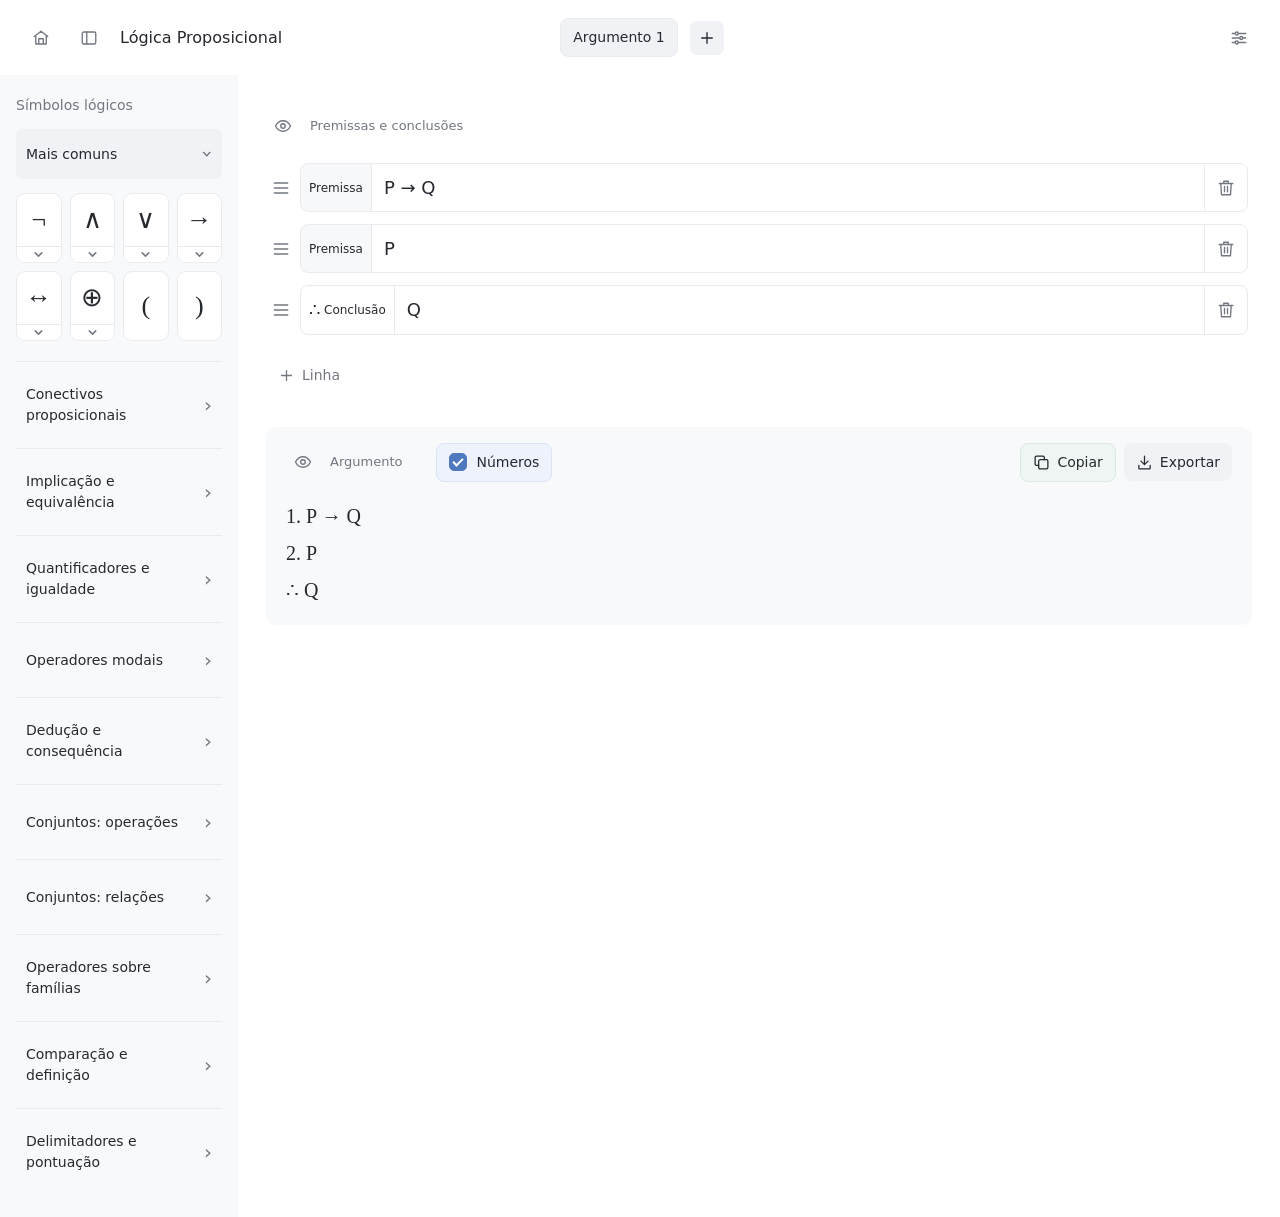
==== lp/index.html @ e696788d "Add complete Propositional Logic editor" ====
<!doctype html>
<html lang="pt-BR">
<head><meta charset="utf-8"><meta name="viewport" content="width=device-width,initial-scale=1"><title>Lógica Proposicional</title><meta name="description" content="Editor de lógica proposicional com premissas, conclusões, símbolos lógicos e exportação."><link rel="icon" type="image/svg+xml" href="data:image/svg+xml,%3Csvg%20xmlns%3D%22http%3A%2F%2Fwww.w3.org%2F2000%2Fsvg%22%20viewBox%3D%220%200%2032%2032%22%3E%3Crect%20width%3D%2232%22%20height%3D%2232%22%20rx%3D%227%22%20fill%3D%22%233d526e%22%2F%3E%3Cpath%20d%3D%22m8%2023%208-14%208%2014%22%20fill%3D%22none%22%20stroke%3D%22%23fff%22%20stroke-width%3D%223%22%20stroke-linecap%3D%22round%22%20stroke-linejoin%3D%22round%22%2F%3E%3C%2Fsvg%3E"></head>
<body>
<style>
#lp-hybrid{--paper:light-dark(#fff,#202734);--canvas:light-dark(#f3f6fa,#161b24);--ink:light-dark(#243043,#e7edf7);--quiet:light-dark(#69768a,#aebbd0);--edge:light-dark(#dfe6ef,#38465c);--blue:light-dark(#285bc0,#91b4ff);--soft:light-dark(#eaf0fc,#293b5c);font:14px/1.5 system-ui;color:var(--ink);background:var(--canvas);border:1px solid var(--edge);border-radius:14px;overflow:clip;--space:12px}
#lp-hybrid *{box-sizing:border-box}#lp-hybrid .hy-head{display:flex;align-items:center;justify-content:space-between;gap:12px;padding:18px 24px;padding-right:105px;background:var(--paper);border-bottom:1px solid var(--edge)}#lp-hybrid .hy-head strong{font-size:18px;font-weight:600}#lp-hybrid .hy-button{display:inline-flex;align-items:center;justify-content:center;gap:7px;min-height:38px;padding:8px 12px;background:var(--paper);color:var(--ink);border:1px solid var(--edge);border-radius:8px;font:inherit}#lp-hybrid .hy-button:hover{background:var(--soft)}#lp-hybrid .hy-button svg{width:17px;height:17px}#lp-hybrid .hy-button[aria-pressed=true]{color:var(--blue);background:var(--soft);border-color:var(--blue)}#lp-hybrid .hy-switch{width:28px;height:16px;border-radius:12px;background:var(--quiet);padding:3px}#lp-hybrid .hy-switch::after{content:'';display:block;width:10px;height:10px;border-radius:50%;background:var(--paper);transition:transform .22s}#lp-hybrid .hy-focus[aria-pressed=true] .hy-switch{background:var(--blue)}#lp-hybrid .hy-focus[aria-pressed=true] .hy-switch::after{transform:translateX(12px)}
#lp-hybrid .hy-layout{display:grid;grid-template-columns:220px minmax(0,1fr);min-height:560px;transition:grid-template-columns .28s cubic-bezier(.2,.8,.2,1)}#lp-hybrid[data-focus=true] .hy-layout{grid-template-columns:64px minmax(0,1fr)}#lp-hybrid .hy-side{min-width:0;background:var(--paper);border-right:1px solid var(--edge);padding:20px 14px;overflow:clip}#lp-hybrid .hy-side h3{margin:0 0 18px;font:500 14px system-ui}#lp-hybrid .hy-library details{padding:12px 0;border-top:1px solid var(--edge)}#lp-hybrid .hy-library details:first-child{border:0;padding-top:0}#lp-hybrid .hy-library summary{font-size:13px;color:var(--quiet)}#lp-hybrid .hy-library .hy-symbols{padding-top:12px}#lp-hybrid .hy-rail{display:none;gap:10px}#lp-hybrid .hy-rail .hy-button{padding:6px;width:36px;font:21px 'Cambria Math',serif}#lp-hybrid[data-focus=true] .hy-side{padding:20px 12px}#lp-hybrid[data-focus=true] .hy-library,#lp-hybrid[data-focus=true] .hy-side h3{display:none}#lp-hybrid[data-focus=true] .hy-rail{display:grid}
#lp-hybrid .hy-work{padding:22px;min-width:0;display:flex;flex-direction:column;gap:18px}#lp-hybrid .hy-symbols{display:flex;flex-wrap:wrap;gap:7px}#lp-hybrid .hy-symbol{padding:7px;min-width:38px;font:21px/1.1 'Cambria Math',serif}#lp-hybrid .hy-common{display:flex;gap:8px;align-items:center;flex-wrap:wrap;padding-bottom:15px;border-bottom:1px solid var(--edge)}#lp-hybrid .hy-caption{font-size:12px;color:var(--quiet);margin:0 0 8px}#lp-hybrid .hy-current{background:var(--paper);border:1px solid var(--edge);border-radius:10px;padding:14px}#lp-hybrid .hy-current[hidden]{display:none}#lp-hybrid .hy-panel{background:var(--paper);border:1px solid var(--edge);border-radius:12px;padding:20px;min-width:0}#lp-hybrid .hy-panel h3{font-size:14px;font-weight:500;margin:0 0 18px}#lp-hybrid .hy-rows{display:grid;gap:var(--space)}#lp-hybrid .hy-row{display:grid;grid-template-columns:22px minmax(0,1fr) 100px;gap:8px;align-items:center}#lp-hybrid .hy-grip{display:flex;color:var(--quiet);cursor:grab;touch-action:none}#lp-hybrid .hy-grip svg{width:18px;height:18px}#lp-hybrid .hy-row input{width:100%;min-width:0;padding:11px 12px;color:var(--ink);background:var(--paper);border:1px solid var(--edge);border-radius:8px;font:18px/1.4 'Cambria Math',system-ui}#lp-hybrid .hy-row input:focus{outline:2px solid var(--blue);outline-offset:1px}#lp-hybrid .hy-role{font-size:12px;padding:8px 6px}#lp-hybrid .hy-role[aria-pressed=true]{background:var(--soft);color:var(--blue)}#lp-hybrid .hy-add{margin-top:18px;border-style:dashed;color:var(--blue)}#lp-hybrid .hy-editor{min-height:254px}#lp-hybrid .hy-tools{display:flex;align-items:center;gap:8px;flex-wrap:wrap}#lp-hybrid .hy-tools .hy-export{margin-left:auto;background:var(--blue);color:light-dark(#fff,#15243d);border-color:var(--blue)}
#lp-hybrid .hy-preview-wrap{display:grid;grid-template-rows:1fr;transition:grid-template-rows .25s ease,opacity .25s ease;opacity:1}#lp-hybrid .hy-preview-wrap[data-open=false]{grid-template-rows:0fr;opacity:0;pointer-events:none}#lp-hybrid .hy-preview-inner{overflow:hidden;min-height:0}#lp-hybrid .hy-preview{margin:0;white-space:pre-wrap;overflow-wrap:anywhere;font:20px/1.85 'Cambria Math',serif;min-height:92px}#lp-hybrid .hy-status{font-size:12px;color:var(--quiet);min-height:0}#lp-hybrid .hy-status:empty{display:none}#lp-hybrid .hy-row.dragging{opacity:.4}#lp-hybrid .hy-row.drag-target{outline:2px solid var(--blue);outline-offset:4px;border-radius:8px}
@media(max-width:700px){#lp-hybrid .hy-layout{grid-template-columns:170px minmax(0,1fr)}#lp-hybrid .hy-side{padding:16px 10px}#lp-hybrid .hy-work{padding:14px}#lp-hybrid .hy-panel{padding:14px}#lp-hybrid .hy-row{grid-template-columns:18px minmax(0,1fr);gap:6px}#lp-hybrid .hy-role{grid-column:2;justify-self:start}#lp-hybrid .hy-symbol{min-width:34px}}
@media(max-width:480px){#lp-hybrid .hy-head{padding-left:14px}#lp-hybrid .hy-layout{grid-template-columns:minmax(0,1fr)}#lp-hybrid .hy-side{border-right:0;border-bottom:1px solid var(--edge)}#lp-hybrid[data-focus=true] .hy-layout{grid-template-columns:50px minmax(0,1fr)}#lp-hybrid[data-focus=true] .hy-side{padding:14px 7px}#lp-hybrid .hy-tools .hy-export{margin-left:0}#lp-hybrid .hy-button{min-height:44px}#lp-hybrid .hy-work{padding:12px;gap:12px}#lp-hybrid .hy-row input{font-size:16px}}
@media(prefers-reduced-motion:reduce){#lp-hybrid .hy-layout,#lp-hybrid .hy-preview-wrap,#lp-hybrid .hy-switch::after{transition:none}}
#lp-hybrid{color-scheme:light;--paper:light-dark(#fff,#202124);--canvas:light-dark(#fff,#202124);--ink:light-dark(#26292e,#e9ebef);--quiet:light-dark(#727780,#9da3ad);--edge:light-dark(#e9ebef,#34363b);--soft:light-dark(#f0f2f5,#303238);--blue:light-dark(#3d526e,#b6c9e1);border-radius:12px}#lp-hybrid .hy-title{display:flex;align-items:center;gap:14px}#lp-hybrid .hy-head{padding-top:14px;padding-bottom:14px;border-bottom:0}#lp-hybrid .hy-head strong{font-size:16px;font-weight:500}#lp-hybrid .hy-icon-button{width:34px;height:34px;min-height:34px;padding:7px;background:transparent;border:0;color:var(--quiet);border-radius:7px}#lp-hybrid .hy-icon-button svg{width:18px;height:18px}#lp-hybrid .hy-icon-button:hover{color:var(--ink);background:var(--soft)}#lp-hybrid .hy-icon-button[aria-pressed=true]{background:transparent;border:0;color:var(--ink)}#lp-hybrid .hy-layout{grid-template-columns:238px minmax(0,1fr)}#lp-hybrid[data-focus=true] .hy-layout{grid-template-columns:0px minmax(0,1fr)}#lp-hybrid .hy-side{background:light-dark(#f8f9fb,#191a1d);border:0;padding:22px 16px;transition:opacity .2s ease,padding .28s ease;opacity:1}#lp-hybrid .hy-side h3{font-size:12px;color:var(--quiet);margin-bottom:18px}#lp-hybrid[data-focus=true] .hy-side{padding:22px 0;opacity:0;pointer-events:none}#lp-hybrid[data-focus=true] .hy-rail{display:none}#lp-hybrid .hy-library details{border:0;padding:8px 0}#lp-hybrid .hy-library summary{font-size:14px;color:var(--ink);padding:6px 0}#lp-hybrid .hy-library .hy-symbols{padding-top:8px;padding-bottom:10px;gap:4px}#lp-hybrid .hy-library .hy-symbol{border:0;background:transparent;min-width:36px}#lp-hybrid .hy-library .hy-symbol:hover{background:var(--soft)}#lp-hybrid .hy-work{padding:22px 28px;gap:20px}#lp-hybrid .hy-common{border-bottom:0;padding-bottom:0}#lp-hybrid .hy-common .hy-symbol{border:0;background:var(--soft);min-width:40px}#lp-hybrid .hy-panel{border:0;padding:12px 0;border-radius:0}#lp-hybrid .hy-panel h3{color:var(--quiet);font-size:13px}#lp-hybrid .hy-editor{min-height:235px}#lp-hybrid .hy-add{border:0;background:transparent;color:var(--quiet)}#lp-hybrid .hy-role{border:0;background:transparent;color:var(--quiet)}#lp-hybrid .hy-role[aria-pressed=true]{background:var(--soft)}#lp-hybrid .hy-tools{border-top:1px solid var(--edge);padding-top:16px}#lp-hybrid .hy-tools .hy-button{border:0;background:transparent}#lp-hybrid .hy-tools .hy-export{background:var(--soft);color:var(--ink)}#lp-hybrid .hy-preview-wrap .hy-panel{background:light-dark(#f8f9fb,#27282c);padding:20px;border-radius:10px}#lp-hybrid .hy-row input{background:transparent;border-color:var(--edge)}
@media(max-width:700px){#lp-hybrid .hy-layout{grid-template-columns:190px minmax(0,1fr)}#lp-hybrid[data-focus=true] .hy-layout{grid-template-columns:0px minmax(0,1fr)}#lp-hybrid .hy-work{padding:18px}#lp-hybrid .hy-side{padding:18px 12px}}
@media(max-width:480px){#lp-hybrid .hy-layout{grid-template-columns:minmax(0,1fr)}#lp-hybrid[data-focus=true] .hy-layout{grid-template-columns:0px minmax(0,1fr)}#lp-hybrid .hy-work{padding:14px}#lp-hybrid .hy-head{padding-right:100px}#lp-hybrid .hy-title{gap:8px}#lp-hybrid .hy-side{border-bottom:1px solid var(--edge)}#lp-hybrid[data-focus=true] .hy-side{border:0;padding:0}}
@media(prefers-reduced-motion:reduce){#lp-hybrid .hy-side{transition:none}}
#lp-hybrid .hy-export-group{display:flex;align-items:center;gap:8px;margin-left:auto}#lp-hybrid .hy-export-group .hy-export{margin-left:0}#lp-hybrid .hy-check{display:inline-flex;align-items:center;gap:8px;min-height:38px;padding:8px 6px;font-size:14px;color:var(--quiet)}#lp-hybrid .hy-check input{width:16px;height:16px;margin:0;accent-color:var(--blue)}#lp-hybrid .hy-section-head{display:flex;align-items:center;justify-content:space-between;gap:10px;margin-bottom:16px}#lp-hybrid .hy-section-head h3{margin:0}#lp-hybrid .hy-collapse{display:grid;grid-template-rows:1fr;opacity:1;transition:grid-template-rows .28s cubic-bezier(.2,.8,.2,1),opacity .2s ease}#lp-hybrid .hy-collapse[data-open=false]{grid-template-rows:0fr;opacity:0;pointer-events:none}#lp-hybrid .hy-collapse-inner{min-height:0;overflow:hidden}#lp-hybrid .hy-editor{min-height:0}#lp-hybrid .hy-library details{padding:12px 0;border-bottom:1px solid var(--edge)}#lp-hybrid .hy-library details:last-child{border-bottom:0}#lp-hybrid .hy-library summary{display:flex;align-items:center;justify-content:space-between;gap:8px;list-style:none;border-radius:7px;padding:8px;font-weight:500;font-size:13px;transition:background .18s ease,color .18s ease}#lp-hybrid .hy-library summary::-webkit-details-marker{display:none}#lp-hybrid .hy-library summary::after{content:'›';font-size:20px;color:var(--quiet);transform:rotate(0);transition:transform .22s ease}#lp-hybrid .hy-library details[open]>summary{background:var(--soft)}#lp-hybrid .hy-library details[open]>summary::after{transform:rotate(90deg)}#lp-hybrid .hy-library .hy-symbols{padding:12px 6px 4px;gap:6px}#lp-hybrid .hy-button{transition:background .18s ease,color .18s ease,border-color .18s ease}#lp-hybrid .hy-library details::details-content{interpolate-size:allow-keywords;height:0;overflow:clip;opacity:0;transition:height .24s ease,opacity .18s ease,content-visibility .24s allow-discrete}#lp-hybrid .hy-library details[open]::details-content{height:auto;opacity:1}#lp-hybrid .hy-layout{transition:grid-template-columns .3s cubic-bezier(.2,.8,.2,1)}@media(max-width:480px){#lp-hybrid .hy-export-group{margin-left:0}#lp-hybrid .hy-tools{gap:6px}}@media(prefers-reduced-motion:reduce){#lp-hybrid .hy-collapse,#lp-hybrid .hy-layout,#lp-hybrid .hy-button,#lp-hybrid .hy-library summary,#lp-hybrid .hy-library summary::after,#lp-hybrid .hy-library details::details-content{transition:none}}
#lp-hybrid .hy-library details:first-child{border-bottom:1px solid var(--edge);padding-top:0}

html{color-scheme:light}body{margin:0;background:light-dark(#f3f5f8,#151619);padding:24px;font:14px/1.5 system-ui}button,summary{cursor:pointer}#lp-hybrid{max-width:1180px;margin:auto;border-radius:14px;overflow:visible}#lp-hybrid .hy-head{padding-right:24px}#lp-hybrid .hy-layout{min-height:620px}#lp-hybrid .hy-side{border-radius:0 0 0 14px}#lp-hybrid .hy-section-head{justify-content:flex-start;gap:10px}#lp-hybrid .hy-argument-panel{background:light-dark(#f8f9fb,#27282c);padding:16px 20px;border-radius:10px}#lp-hybrid .hy-grip{width:22px;height:44px;align-items:center;justify-content:center;user-select:none}#lp-hybrid svg{fill:none;stroke:currentColor;stroke-width:1.8;stroke-linecap:round;stroke-linejoin:round}#lp-hybrid .hy-grip svg{width:20px;height:20px}#rows{position:relative}#lp-hybrid .hy-row.drag-placeholder{opacity:.18;background:var(--soft);outline:1px dashed var(--blue);border-radius:8px}#lp-hybrid .drag-placeholder>*{visibility:hidden}#lp-hybrid .drag-ghost{position:fixed;z-index:1000;margin:0;padding:8px 10px;box-sizing:border-box;background:var(--paper);border-radius:12px;pointer-events:none;opacity:0;box-shadow:0 12px 30px #0003;scale:1;transition:scale .18s ease,opacity .18s ease,box-shadow .18s ease;will-change:transform;transform-origin:center}#lp-hybrid .drag-ghost.lifted{opacity:.8;scale:1.035;box-shadow:0 18px 42px #0004}body.is-dragging,body.is-dragging *{cursor:grabbing!important;user-select:none!important}#lp-hybrid .hy-button:focus-visible,#lp-hybrid summary:focus-visible,#lp-hybrid .hy-grip:focus-visible{outline:2px solid var(--blue);outline-offset:3px}@media(max-width:480px){body{padding:8px}#lp-hybrid .hy-head{padding-right:14px}#lp-hybrid .hy-head strong{font-size:15px}}@media(prefers-reduced-motion:reduce){#lp-hybrid .drag-ghost{transition:none}}
/* Use the window dimensions and keep argument actions inside its collapse. */
body{padding:0;min-height:100dvh}
#lp-hybrid{width:100%;max-width:none;min-height:100dvh;margin:0;border:0;border-radius:0;display:flex;flex-direction:column}
#lp-hybrid .hy-head{flex-shrink:0}
#lp-hybrid .hy-layout{flex:1;min-height:0}
#lp-hybrid .hy-side{border-radius:0}
#lp-hybrid .hy-argument-panel .hy-tools{border-top:0;padding-top:0;margin-bottom:16px}
/* Leave room for focus outlines inside the animated clipping container. */
#lp-hybrid .hy-rows{padding:4px}
#lp-hybrid .hy-layout{grid-template-columns:320px minmax(0,1fr)}
#lp-hybrid .hy-side{padding:24px 20px}
#lp-hybrid .hy-side h3{font-size:14px}
#lp-hybrid .hy-library summary{font-size:14px;min-height:44px;padding:10px}
#lp-hybrid .hy-library .hy-symbols{gap:8px;padding-top:14px;padding-bottom:8px}
#lp-hybrid .hy-library .hy-symbol{min-width:52px;min-height:52px;padding:10px;font-size:26px;border:1px solid var(--edge);background:var(--paper);border-radius:9px}
#lp-hybrid .hy-library .hy-symbol:hover{background:var(--soft);border-color:var(--blue)}
@media(max-width:900px){#lp-hybrid .hy-layout{grid-template-columns:280px minmax(0,1fr)}#lp-hybrid .hy-side{padding:20px 16px}}
@media(max-width:600px){#lp-hybrid .hy-layout{grid-template-columns:minmax(0,1fr)}#lp-hybrid .hy-side{border-bottom:1px solid var(--edge)}}

#lp-hybrid{--library-scale:1;--writing-scale:1;--sidebar-base:238px}
#lp-hybrid .hy-layout{grid-template-columns:calc(var(--sidebar-base) * var(--library-scale)) minmax(0,1fr)}
#lp-hybrid .hy-side{padding:22px 16px}
#lp-hybrid .hy-side-heading{display:flex;align-items:center;justify-content:space-between;gap:8px;margin-bottom:16px}
#lp-hybrid .hy-side-heading h3{margin:0;font-size:calc(14px * var(--library-scale))}
#lp-hybrid .hy-library summary{font-size:calc(14px * var(--library-scale))}
#lp-hybrid .hy-library .hy-symbol{min-width:calc(52px * var(--library-scale));min-height:calc(52px * var(--library-scale));font-size:calc(26px * var(--library-scale))}
#lp-hybrid .hy-editor .hy-size-button{margin-left:auto}
#lp-hybrid .hy-row{grid-template-columns:22px minmax(0,1fr) calc(100px * var(--writing-scale))}
#lp-hybrid .hy-row input{font-size:calc(18px * var(--writing-scale));padding:calc(11px * var(--writing-scale)) calc(12px * var(--writing-scale))}
#lp-hybrid .hy-rows{gap:calc(12px * var(--writing-scale))}
#lp-hybrid .hy-role{font-size:calc(12px * var(--writing-scale))}
#lp-hybrid .hy-work h3{font-size:calc(13px * var(--writing-scale))}
#lp-hybrid .hy-preview{font-size:calc(20px * var(--writing-scale))}
#lp-hybrid .hy-argument-panel .hy-section-head{flex-wrap:wrap}
#lp-hybrid .hy-argument-panel .hy-tools{flex:1;margin:0;padding:0;gap:12px}
#lp-hybrid .hy-tools[hidden]{display:none!important}
.hy-size-popover{color:light-dark(#26292e,#e9ebef);background:light-dark(#fff,#202124);border:1px solid light-dark(#dfe3e9,#34363b);border-radius:10px;padding:16px;font:14px system-ui;box-shadow:0 8px 28px #0002;inset:72px auto auto 20px;max-width:calc(100vw - 40px)}
#size-writing{inset:110px 28px auto auto}
.hy-size-popover label{display:block;margin-bottom:12px}
.hy-size-range{display:flex;align-items:center;gap:10px}
.hy-size-range input{width:150px;max-width:40vw}
.hy-size-range output{min-width:42px;font-variant-numeric:tabular-nums}
@media(max-width:700px){#lp-hybrid{--sidebar-base:190px}#lp-hybrid .hy-row{grid-template-columns:18px minmax(0,1fr)}}
@media(max-width:480px){#lp-hybrid .hy-layout{grid-template-columns:minmax(0,1fr)}#lp-hybrid .hy-argument-panel .hy-tools{flex-basis:100%}#lp-hybrid .hy-side-heading{margin-bottom:12px}}

#editor-settings{inset:70px 20px auto auto;width:320px;padding:18px;color:var(--ink);background:var(--paper);border-color:var(--edge);opacity:0;transform:translateY(-6px);transition:opacity .18s ease,transform .18s ease,display .18s allow-discrete,overlay .18s allow-discrete}
#editor-settings:popover-open{opacity:1;transform:translateY(0)}
@starting-style{#editor-settings:popover-open{opacity:0;transform:translateY(-6px)}}
#lp-hybrid .hy-settings-head{display:flex;align-items:center;justify-content:space-between;gap:12px;margin-bottom:6px}
#lp-hybrid .hy-settings-head h2{font-size:15px;font-weight:600;margin:0}
#lp-hybrid .hy-setting{padding:14px 0;border-top:1px solid var(--edge)}
#lp-hybrid .hy-setting:last-child{padding-bottom:0}
#lp-hybrid .hy-setting label{font-size:13px;color:var(--quiet);margin-bottom:10px}
#lp-hybrid #settings-theme{width:100%;padding:9px 12px;font:inherit;color:var(--ink);background:var(--paper);border:1px solid var(--edge);border-radius:7px}
@media(max-width:480px){#editor-settings{inset:64px 12px auto auto;max-width:calc(100vw - 24px)}}
@media(prefers-reduced-motion:reduce){#editor-settings{transition:none}}

#lp-hybrid .hy-library .hy-symbols{display:grid;grid-template-columns:repeat(4,minmax(0,1fr));padding-inline:0;gap:8px}
#lp-hybrid .hy-library .hy-symbol{min-width:0;width:100%;padding-inline:4px}
#lp-hybrid #settings-theme{width:36px;height:36px;min-height:36px;padding:8px;border:0;background:var(--soft);border-radius:9px;margin:4px 0 14px;color:var(--ink)}
#lp-hybrid #settings-theme:hover{background:var(--edge)}
#editor-settings{padding:16px 18px 18px;border-radius:14px;box-shadow:0 16px 48px #0002}
#lp-hybrid .hy-setting{padding:16px 0}
#lp-hybrid .hy-setting label{font-size:13px;margin-bottom:13px}
#lp-hybrid .hy-size-range{gap:10px;color:var(--quiet);min-height:28px}
#lp-hybrid .hy-size-range output{min-width:48px;padding:4px 6px;border-radius:6px;background:var(--soft);color:var(--ink);font-size:12px;text-align:center}
#lp-hybrid .hy-size-range input{appearance:none;-webkit-appearance:none;flex:1;width:0;min-width:0;max-width:none;height:6px;margin:8px 0;border:0;border-radius:999px;background:linear-gradient(to right,var(--blue) 0 var(--range-fill,28.57%),var(--edge) var(--range-fill,28.57%) 100%);cursor:pointer}
#lp-hybrid .hy-size-range input::-webkit-slider-thumb{-webkit-appearance:none;width:18px;height:18px;border-radius:50%;background:var(--blue);border:3px solid var(--paper);box-shadow:0 1px 5px #0003;transition:box-shadow .15s ease}
#lp-hybrid .hy-size-range input::-moz-range-thumb{width:12px;height:12px;border-radius:50%;background:var(--blue);border:3px solid var(--paper);box-shadow:0 1px 5px #0003}
#lp-hybrid .hy-size-range input:hover::-webkit-slider-thumb{box-shadow:0 0 0 4px var(--soft),0 1px 5px #0003}
#lp-hybrid .hy-size-range input:focus-visible{outline:2px solid var(--blue);outline-offset:7px}
@media(prefers-reduced-motion:reduce){#lp-hybrid .hy-size-range input::-webkit-slider-thumb{transition:none}}

#lp-hybrid .hy-argument-panel .hy-tools{margin-left:24px}
#lp-hybrid .hy-check{background:light-dark(#edf2fc,#26364c);color:var(--ink);border:1px solid light-dark(#dbe5f6,#354c68);border-radius:8px;padding:8px 12px;gap:9px}
#lp-hybrid .hy-tools #copy{background:light-dark(#eef5f2,#283b34);color:var(--ink);border:1px solid light-dark(#dceae3,#395247);border-radius:8px}
#lp-hybrid .hy-tools #copy:hover{background:light-dark(#e2eee8,#344b40)}
#lp-hybrid .hy-check input{appearance:none;-webkit-appearance:none;width:18px;height:18px;border:1.5px solid light-dark(#8a98ac,#8c9bb1);border-radius:5px;background:var(--paper);display:grid;place-content:center;cursor:pointer;transition:background .15s,border-color .15s;flex-shrink:0}
#lp-hybrid .hy-check input:checked{background:light-dark(#4f79bf,#719ce5);border-color:light-dark(#4f79bf,#719ce5)}
#lp-hybrid .hy-check input:checked::after{content:'';width:8px;height:4px;border-left:2px solid white;border-bottom:2px solid white;transform:translateY(-1px) rotate(-45deg)}
#lp-hybrid .hy-check input:focus-visible{outline:2px solid var(--blue);outline-offset:3px}
#lp-hybrid .hy-settings-switches{display:flex;align-items:center;justify-content:space-between;margin:6px 0 14px}
#lp-hybrid .hy-settings-switches #settings-theme{margin:0}
#lp-hybrid .hy-language{background:var(--soft);font-size:22px;width:38px;height:36px}
#lp-hybrid .hy-step{display:inline-flex;align-items:center;justify-content:center;width:26px;height:26px;flex-shrink:0;padding:0;border:1px solid var(--edge);border-radius:7px;background:var(--soft);color:var(--ink);font:18px system-ui;transition:background .15s}
#lp-hybrid .hy-step:hover{background:var(--edge)}
#lp-hybrid .hy-step:disabled{opacity:.35;cursor:default}
#lp-hybrid .hy-step:focus-visible{outline:2px solid var(--blue);outline-offset:2px}
@media(max-width:480px){#lp-hybrid .hy-argument-panel .hy-tools{margin-left:0}}
@media(prefers-reduced-motion:reduce){#lp-hybrid .hy-step,#lp-hybrid .hy-check input{transition:none}}
/* Reflow the library and writing area on phones without limiting zoom. */
#lp-hybrid .hy-title{min-width:0}
#lp-hybrid .hy-title strong{overflow-wrap:anywhere}
#lp-hybrid .hy-button{touch-action:manipulation}
@media(max-width:760px){
  #lp-hybrid .hy-head{padding:10px max(12px,env(safe-area-inset-right)) 10px max(12px,env(safe-area-inset-left));gap:8px}
  #lp-hybrid .hy-title{gap:8px;flex:1}
  #lp-hybrid .hy-title strong{font-size:16px;line-height:1.3}
  #lp-hybrid .hy-icon-button{width:44px;height:44px;min-height:44px;flex-shrink:0}
  #lp-hybrid .hy-layout,#lp-hybrid[data-focus=true] .hy-layout{grid-template-columns:minmax(0,1fr);grid-template-rows:auto minmax(0,1fr)}
  #lp-hybrid .hy-side{padding:16px max(16px,env(safe-area-inset-left));border-bottom:1px solid var(--edge)}
  #lp-hybrid[data-focus=true] .hy-side{padding:0;min-height:0;border:0}
  #lp-hybrid[data-focus=true] .hy-side-heading{display:none}
  #lp-hybrid .hy-library details{padding:10px 0}
  #lp-hybrid .hy-library .hy-symbols{gap:10px}
  #lp-hybrid .hy-library .hy-symbol{min-height:max(48px,calc(48px * var(--library-scale)));font-size:calc(26px * var(--library-scale))}
  #lp-hybrid .hy-work{padding:16px max(12px,env(safe-area-inset-right)) max(20px,env(safe-area-inset-bottom)) max(12px,env(safe-area-inset-left));gap:18px}
  #lp-hybrid .hy-panel{padding:4px 0}
  #lp-hybrid .hy-section-head{gap:8px;margin-bottom:12px}
  #lp-hybrid .hy-section-head h3{min-width:0;line-height:1.4;overflow-wrap:anywhere}
  #lp-hybrid .hy-row{grid-template-columns:36px minmax(0,1fr);grid-template-areas:'grip expression' 'grip role';gap:6px 8px}
  #lp-hybrid .hy-grip{grid-area:grip;width:36px;height:100%;min-height:44px}
  #lp-hybrid .hy-row input{grid-area:expression;font-size:max(16px,calc(18px * var(--writing-scale)));min-height:48px;padding:12px}
  #lp-hybrid .hy-role{grid-area:role;justify-self:start;min-height:44px;max-width:100%;font-size:max(14px,calc(12px * var(--writing-scale)));padding:8px 12px}
  #lp-hybrid .hy-add{min-height:44px;padding:10px 12px;margin-top:12px}
  #lp-hybrid .hy-argument-panel{padding:12px;border-radius:10px}
  #lp-hybrid .hy-argument-panel .hy-tools{flex-basis:100%;margin-left:0;gap:10px;padding-top:4px}
  #lp-hybrid .hy-check{min-height:44px;font-size:14px}
  #lp-hybrid .hy-export-group{margin-left:auto;min-width:0;gap:8px}
  #lp-hybrid .hy-tools .hy-button{min-height:44px;padding:10px 12px;white-space:nowrap}
  #lp-hybrid .hy-preview{font-size:max(18px,calc(20px * var(--writing-scale)));line-height:1.7}
  #editor-settings{inset:auto 12px max(12px,env(safe-area-inset-bottom)) 12px;width:auto;max-width:none;max-height:calc(100dvh - 90px);overflow-y:auto;padding:18px;border-radius:16px}
  #lp-hybrid #settings-theme,#lp-hybrid #settings-language{width:44px;height:44px;min-height:44px}
  #lp-hybrid .hy-size-range{gap:10px}
  #lp-hybrid .hy-step{width:44px;height:44px;font-size:22px}
  #lp-hybrid .hy-size-range input{height:36px;margin:0;background:none}
  #lp-hybrid .hy-size-range input::-webkit-slider-runnable-track{height:6px;border-radius:999px;background:linear-gradient(to right,var(--blue) 0 var(--range-fill,28.57%),var(--edge) var(--range-fill,28.57%) 100%)}
  #lp-hybrid .hy-size-range input::-webkit-slider-thumb{width:22px;height:22px;margin-top:-8px}
  #lp-hybrid .hy-size-range input::-moz-range-track{height:6px;border-radius:999px;background:linear-gradient(to right,var(--blue) 0 var(--range-fill,28.57%),var(--edge) var(--range-fill,28.57%) 100%)}
  #lp-hybrid .hy-size-range input::-moz-range-thumb{width:16px;height:16px}
}
@media(max-width:400px){
  #lp-hybrid .hy-export-group{flex-basis:100%;margin-left:0}
  #lp-hybrid .hy-export-group .hy-button{flex:1}
}

#lp-hybrid .hy-head{display:grid;grid-template-columns:minmax(0,1fr) auto minmax(0,1fr)}
#lp-hybrid .hy-head>[popovertarget]{justify-self:end}
#lp-hybrid .hy-argument-navigation{display:flex;align-items:center;gap:8px;min-width:0;max-width:45vw}
#lp-hybrid .hy-argument-tabs{display:flex;align-items:center;gap:6px;overflow-x:auto;min-width:0;padding:4px;scrollbar-width:thin}
#lp-hybrid .hy-argument-tab{flex-shrink:0;background:transparent;color:var(--quiet);border-color:transparent;padding:8px 12px;white-space:nowrap}
#lp-hybrid .hy-argument-tab[aria-selected=true]{background:var(--soft);color:var(--ink);border-color:var(--edge)}
#lp-hybrid .hy-new-argument{flex-shrink:0;background:var(--soft);color:var(--ink)}
@media(max-width:760px){#lp-hybrid .hy-head{grid-template-columns:minmax(0,1fr) auto}#lp-hybrid .hy-head>[popovertarget]{grid-column:2;grid-row:1}#lp-hybrid .hy-argument-navigation{grid-column:1/-1;grid-row:2;justify-self:center;max-width:100%;padding-top:4px}#lp-hybrid .hy-argument-tab{min-height:44px}}
#lp-hybrid .hy-argument-panel{flex:0 0 auto;min-height:0}
#lp-hybrid .hy-preview{min-height:0}

#lp-hybrid .hy-tab-shell{display:flex;align-items:center;flex-shrink:0;border:1px solid transparent;border-radius:8px;padding-right:4px;transition:background .15s ease,border-color .15s ease}
#lp-hybrid .hy-tab-shell:has([aria-selected=true]){background:var(--soft);border-color:var(--edge)}
#lp-hybrid .hy-tab-shell .hy-argument-tab{background:transparent;border:0;padding-right:6px}
#lp-hybrid .hy-delete-argument{display:inline-flex;align-items:center;justify-content:center;width:28px;height:28px;padding:5px;border:0;border-radius:6px;background:transparent;color:var(--quiet);opacity:0;transition:opacity .15s ease,color .15s ease,background .15s ease}
#lp-hybrid .hy-delete-argument svg{width:16px;height:16px}
#lp-hybrid .hy-tab-shell:hover .hy-delete-argument,#lp-hybrid .hy-tab-shell:focus-within .hy-delete-argument{opacity:1}
#lp-hybrid .hy-delete-argument:hover{color:light-dark(#bd3348,#ff98a5);background:light-dark(#fde9ed,#522c34)}
#lp-hybrid .hy-delete-argument:focus-visible{opacity:1;outline:2px solid var(--blue);outline-offset:2px}
@media(hover:none),(pointer:coarse){#lp-hybrid .hy-delete-argument{opacity:1;width:44px;height:44px}}
@media(prefers-reduced-motion:reduce){#lp-hybrid .hy-tab-shell,#lp-hybrid .hy-delete-argument{transition:none}}

#lp-hybrid .hy-tab-shell,#lp-hybrid .hy-tab-shell:has([aria-selected=true]){padding:0;border:0;background:transparent;gap:0;border-radius:0}
#lp-hybrid .hy-tab-shell .hy-argument-tab{padding:8px 12px;border:1px solid transparent;border-radius:8px;max-width:240px;overflow:hidden;text-overflow:ellipsis}
#lp-hybrid .hy-tab-shell .hy-argument-tab[aria-selected=true]{border-color:var(--edge);background:var(--soft)}
#lp-hybrid .hy-tab-shell:hover .hy-argument-tab,#lp-hybrid .hy-tab-shell:focus-within .hy-argument-tab{border-radius:0}
#lp-hybrid .hy-delete-argument,#lp-hybrid .hy-edit-argument{display:none;align-items:center;justify-content:center;flex-shrink:0;width:32px;height:39px;min-height:39px;margin-left:-1px;padding:7px;border:1px solid var(--edge);background:var(--paper);color:var(--quiet);opacity:1;border-radius:0;transition:background .15s ease,color .15s ease}
#lp-hybrid .hy-delete-argument{border-radius:0 8px 8px 0}
#lp-hybrid .hy-edit-argument svg,#lp-hybrid .hy-delete-argument svg{width:16px;height:16px}
#lp-hybrid .hy-tab-shell:hover .hy-delete-argument,#lp-hybrid .hy-tab-shell:hover .hy-edit-argument,#lp-hybrid .hy-tab-shell:focus-within .hy-delete-argument,#lp-hybrid .hy-tab-shell:focus-within .hy-edit-argument{display:inline-flex}
#lp-hybrid .hy-edit-argument:hover{background:var(--soft);color:var(--ink)}
#lp-hybrid .hy-edit-argument:focus-visible{outline:2px solid var(--blue);outline-offset:-2px}
@media(hover:none),(pointer:coarse){#lp-hybrid .hy-delete-argument,#lp-hybrid .hy-edit-argument{display:inline-flex;width:44px;height:44px}#lp-hybrid .hy-tab-shell .hy-argument-tab{min-height:44px;max-width:180px;border-radius:0}}
@media(prefers-reduced-motion:reduce){#lp-hybrid .hy-edit-argument{transition:none}}

#lp-hybrid .hy-tab-shell:hover .hy-argument-tab,#lp-hybrid .hy-tab-shell:focus-within .hy-argument-tab{border-color:var(--edge)}
#lp-hybrid #rename-dialog{width:420px;max-width:calc(100vw - 32px);max-height:calc(100dvh - 40px);overflow:auto;padding:22px;color:var(--ink);background:var(--paper);border:1px solid var(--edge);border-radius:16px;box-shadow:0 20px 70px #0003;font:14px/1.5 system-ui;opacity:0;transform:translateY(6px);transition:opacity .18s ease,transform .18s ease,display .18s allow-discrete,overlay .18s allow-discrete}
#lp-hybrid #rename-dialog[open]{opacity:1;transform:translateY(0)}
#rename-dialog::backdrop{background:#0004;backdrop-filter:blur(2px)}
@starting-style{#lp-hybrid #rename-dialog[open]{opacity:0;transform:translateY(6px)}}
#lp-hybrid #rename-dialog .hy-settings-head{margin-bottom:18px}
#lp-hybrid #rename-dialog label{display:block;font-size:14px;margin-bottom:8px}
#lp-hybrid #rename-name{width:100%;min-width:0;padding:11px 12px;font:16px system-ui;border:1px solid var(--edge);border-radius:9px;color:var(--ink);background:var(--canvas)}
#lp-hybrid #rename-name:focus{outline:2px solid var(--blue);outline-offset:2px}
#lp-hybrid #rename-hint{font-size:13px;color:var(--quiet);margin:10px 0 22px}
#lp-hybrid .hy-rename-actions{display:flex;justify-content:flex-end;gap:8px}
#lp-hybrid .hy-rename-save{background:var(--blue);color:light-dark(#fff,#192332);border-color:var(--blue)}
#lp-hybrid .hy-rename-save:hover{background:var(--blue);filter:brightness(1.08)}
@media(max-width:760px){#lp-hybrid #rename-dialog{padding:18px}#lp-hybrid .hy-rename-actions .hy-button{min-height:44px}}
@media(prefers-reduced-motion:reduce){#lp-hybrid #rename-dialog{transition:none}}

#lp-hybrid .hy-edit-argument{margin-left:0;border-radius:0}
#lp-hybrid .hy-tab-shell:hover .hy-argument-tab,#lp-hybrid .hy-tab-shell:focus-within .hy-argument-tab{margin-left:-1px;border-radius:0}
@media(hover:none),(pointer:coarse){#lp-hybrid .hy-tab-shell .hy-argument-tab{margin-left:-1px;border-radius:0}}

#lp-hybrid .hy-argument-tabs{position:relative}
#lp-hybrid .hy-tab-shell{touch-action:pan-y;user-select:none;cursor:grab}
#lp-hybrid .hy-tab-dragging{opacity:.22}
#lp-hybrid .hy-tab-dragging .hy-edit-argument,#lp-hybrid .hy-tab-dragging .hy-delete-argument,#lp-hybrid .hy-tab-ghost .hy-edit-argument,#lp-hybrid .hy-tab-ghost .hy-delete-argument{display:inline-flex}
#lp-hybrid .hy-tab-ghost{position:fixed;left:0;top:0;z-index:1200;pointer-events:none;opacity:0;scale:1;box-shadow:0 12px 28px #0003;transition:opacity .16s ease,scale .16s ease;will-change:transform}
#lp-hybrid .hy-tab-ghost.lifted{opacity:.85;scale:1.04}
@media(prefers-reduced-motion:reduce){#lp-hybrid .hy-tab-ghost{transition:none}}

/* Notation variants share one operation cell; their panel stays above clipped groups. */
#lp-hybrid .hy-symbol-cell{position:relative;min-width:0;display:flex;flex-direction:column;background:var(--paper);border:1px solid var(--edge);border-radius:9px;overflow:hidden;transition:border-color .18s ease,box-shadow .18s ease,transform .18s ease}
#lp-hybrid .hy-symbol-cell:hover,#lp-hybrid .hy-symbol-cell:focus-within{border-color:var(--blue);box-shadow:0 2px 8px #0000000b;transform:translateY(-1px)}
#lp-hybrid .hy-library .hy-symbol-cell .hy-symbol{width:100%;min-width:0;border:0;border-radius:0;background:transparent;flex:1}
#lp-hybrid .hy-library .hy-symbol-cell .hy-symbol:hover{background:var(--soft)}
#lp-hybrid .hy-notation-toggle{display:flex;justify-content:center;align-items:center;width:100%;height:16px;padding:0;border:0;border-top:1px solid var(--edge);color:var(--quiet);background:var(--paper);transition:background .18s,color .18s}
#lp-hybrid .hy-notation-toggle:hover,#lp-hybrid .hy-notation-toggle[aria-expanded=true]{background:var(--soft);color:var(--blue)}
#lp-hybrid .hy-notation-toggle svg{width:13px;height:13px}
#lp-hybrid .hy-notation-toggle:focus-visible{outline:2px solid var(--blue);outline-offset:-2px}
#lp-hybrid .hy-notation-panel{position:fixed;inset:auto;margin:0;width:260px;max-width:calc(100vw - 16px);max-height:calc(100dvh - 16px);overflow:auto;padding:16px;color:var(--ink);background:var(--paper);border:1px solid var(--edge);border-radius:12px;box-shadow:0 12px 36px #00000026;z-index:1100;font:14px/1.5 system-ui;opacity:1;transform:translateY(0);transition:opacity .18s ease,transform .18s ease,display .18s allow-discrete,overlay .18s allow-discrete}
#lp-hybrid .hy-notation-panel[popover]:not(:popover-open){opacity:0;transform:translateY(-5px)}
#lp-hybrid .hy-notation-panel strong{display:block;font-size:14px;font-weight:600}
#lp-hybrid .hy-notation-label{margin:6px 0 10px;font-size:13px;color:var(--quiet)}
#lp-hybrid .hy-notation-choices{display:grid;grid-template-columns:repeat(4,minmax(0,1fr));gap:7px}
#lp-hybrid .hy-notation-choice{min-width:0;min-height:46px;padding:6px;font:24px/1.2 'Cambria Math',serif;background:var(--soft);border-color:transparent}
#lp-hybrid .hy-notation-choice:hover{border-color:var(--blue);background:var(--paper)}
#lp-hybrid .hy-notation-context{margin:12px 0 0;padding-top:10px;border-top:1px solid var(--edge);font-size:13px;color:var(--quiet)}
@starting-style{#lp-hybrid .hy-notation-panel:popover-open{opacity:0;transform:translateY(-5px)}}
@media(pointer:coarse){#lp-hybrid .hy-notation-toggle{height:44px}#lp-hybrid .hy-notation-choice{min-height:48px}}
@media(prefers-reduced-motion:reduce){#lp-hybrid .hy-symbol-cell,#lp-hybrid .hy-notation-panel,#lp-hybrid .hy-notation-toggle{transition:none}}

#lp-hybrid .hy-home{text-decoration:none;flex-shrink:0}
#lp-hybrid .hy-row{grid-template-columns:22px minmax(0,1fr)}
#lp-hybrid .hy-line-shell{display:flex;align-items:stretch;min-width:0}
#lp-hybrid .hy-line-body{display:flex;align-items:center;gap:0;flex:1;min-width:0;padding:0;border:1px solid var(--edge);border-radius:0;background:var(--paper)}
#lp-hybrid .hy-line-body:focus-within{outline:2px solid var(--blue);outline-offset:1px;position:relative;z-index:1}
#lp-hybrid .hy-row .hy-line-body input{flex:1;min-width:0;border:0;background:transparent;border-radius:0}
#lp-hybrid .hy-row .hy-line-body input:focus{outline:none}
#lp-hybrid .hy-line-shell .hy-role{flex-shrink:0;min-width:calc(70px * var(--writing-scale));padding:6px 8px;border:1px solid var(--edge);border-radius:8px 0 0 8px;margin-right:-1px;min-height:38px;align-self:stretch;background:light-dark(#f7f8fa,#383c43);color:var(--ink);font-weight:500;gap:4px;font-size:calc(12px * var(--writing-scale))}
#lp-hybrid .hy-line-shell .hy-role[aria-pressed=true]{color:var(--ink);background:var(--paper);border-color:var(--edge)}
#lp-hybrid .hy-role-symbol{font:18px/1 'Cambria Math',serif}
#lp-hybrid .hy-delete-line{flex-shrink:0;align-self:stretch;width:44px;height:auto;min-height:44px;margin-left:-1px;padding:10px;border:1px solid var(--edge);border-radius:0 8px 8px 0;background:var(--paper)}
#lp-hybrid .hy-delete-line:hover{background:light-dark(#fff0f0,#49282c);color:light-dark(#b52c38,#ffabb2)}
@media(max-width:760px){#lp-hybrid .hy-row{grid-template-columns:36px minmax(0,1fr);grid-template-areas:none}#lp-hybrid .hy-grip{grid-area:auto}#lp-hybrid .hy-line-body{gap:0;padding:0}#lp-hybrid .hy-line-shell .hy-role{grid-area:auto;min-width:0;min-height:38px;padding:8px;font-size:12px}#lp-hybrid .hy-delete-line{width:44px}}
@media(max-width:420px){#lp-hybrid .hy-line-shell .hy-role{padding:8px 6px}#lp-hybrid .hy-row .hy-line-body input{padding-inline:8px}}
#lp-hybrid .hy-blank-line .hy-role{background:var(--paper);color:var(--quiet);touch-action:manipulation}
</style>
<div id="lp-hybrid" data-focus="false" aria-label="Editor com biblioteca lateral e modo foco">
<header class="hy-head"><div class="hy-title"><a href="../index.html" class="hy-button hy-icon-button hy-home" aria-label="Todas as criações" title="Todas as criações"><svg viewBox="0 0 24 24" aria-hidden="true"><path d="m3 10 9-7 9 7M5 9v11h14V9M9 20v-7h6v7"/></svg></a><button type="button" class="hy-button hy-icon-button cursor-interaction" data-action="focus" aria-label="Ocultar biblioteca" data-tooltip="Mostrar ou ocultar biblioteca" aria-expanded="true" aria-controls="hy-sidebar"><svg viewBox="0 0 24 24" aria-hidden="true"><rect x="3" y="4" width="18" height="16" rx="2"/><path d="M9 4v16"/></svg></button><strong>Lógica Proposicional</strong></div><div class="hy-argument-navigation"><nav class="hy-argument-tabs" role="tablist" aria-label="Argumentos"></nav><button type="button" class="hy-button hy-icon-button hy-new-argument" id="new-argument" aria-label="Adicionar argumento" title="Adicionar argumento"><svg viewBox="0 0 24 24" aria-hidden="true"><path d="M12 5v14M5 12h14"/></svg></button></div><button type="button" class="hy-button hy-icon-button" popovertarget="editor-settings" aria-label="Configurações" title="Configurações"><svg viewBox="0 0 24 24" aria-hidden="true"><path d="M3 6h4m4 0h10M3 12h10m4 0h4M3 18h4m4 0h10"/><circle cx="9" cy="6" r="2"/><circle cx="15" cy="12" r="2"/><circle cx="9" cy="18" r="2"/></svg></button></header>
<div class="hy-layout">
<aside class="hy-side" id="hy-sidebar"><div class="hy-side-heading"><h3>Símbolos lógicos</h3></div><div class="hy-library" id="symbols"></div><nav class="hy-rail" aria-label="Grupos de símbolos"></nav></aside>
<main class="hy-work" id="argument-workspace" role="tabpanel">
<div class="hy-current" hidden><div class="hy-caption"></div><div class="hy-current-symbols"></div></div>
<section class="hy-panel hy-editor"><div class="hy-section-head"><button type="button" class="hy-button hy-icon-button cursor-interaction" data-action="editor" aria-label="Ocultar premissas e conclusões" data-tooltip="Mostrar ou ocultar premissas e conclusões" aria-expanded="true" aria-controls="hy-editor-content"><svg viewBox="0 0 24 24" aria-hidden="true"><path d="M2 12s3.5-7 10-7 10 7 10 7-3.5 7-10 7-10-7-10-7Z"/><circle cx="12" cy="12" r="3"/></svg></button><h3>Premissas e conclusões</h3></div><div class="hy-collapse" id="hy-editor-content" data-open="true"><div class="hy-collapse-inner"><div class="hy-rows" id="rows"></div><button type="button" class="hy-button hy-add cursor-interaction" id="add-line" data-action="add"><svg viewBox="0 0 24 24" aria-hidden="true"><path d="M12 5v14M5 12h14"/></svg>Linha</button></div></div></section>
<section class="hy-panel hy-argument-panel"><div class="hy-section-head"><button type="button" class="hy-button hy-icon-button cursor-interaction" data-action="preview" aria-label="Ocultar argumento" aria-expanded="true" aria-controls="hy-argument"><svg viewBox="0 0 24 24" aria-hidden="true"><path d="M2 12s3.5-7 10-7 10 7 10 7-3.5 7-10 7-10-7-10-7Z"/><circle cx="12" cy="12" r="3"/></svg></button><h3>Argumento</h3><div class="hy-tools">

<label class="hy-check cursor-interaction"><input type="checkbox" id="number-toggle" data-action="numbers" checked>Números</label>
<div class="hy-export-group">
<button type="button" class="hy-button cursor-interaction" id="copy" data-action="copy"><svg viewBox="0 0 24 24" aria-hidden="true"><rect x="8" y="8" width="13" height="13" rx="2"/><path d="M16 8V5a2 2 0 0 0-2-2H5a2 2 0 0 0-2 2v9a2 2 0 0 0 2 2h3"/></svg>Copiar</button>
<button type="button" class="hy-button hy-export cursor-interaction" id="download" data-action="export"><svg viewBox="0 0 24 24" aria-hidden="true"><path d="M12 3v12m-5-5 5 5 5-5M4 16v4a1 1 0 0 0 1 1h14a1 1 0 0 0 1-1v-4"/></svg>Exportar</button>
</div>
</div></div><div class="hy-preview-wrap" id="hy-argument" data-open="true"><div class="hy-preview-inner"><pre class="hy-preview" id="preview"></pre></div></div></section>
<div id="status" class="hy-status" role="status" aria-live="polite"></div>
<div popover id="editor-settings" class="hy-size-popover" aria-labelledby="settings-title"><div class="hy-settings-head"><h2 id="settings-title">Configurações</h2><button type="button" class="hy-button hy-icon-button" popovertarget="editor-settings" popovertargetaction="hide" aria-label="Fechar configurações"><svg viewBox="0 0 24 24" aria-hidden="true"><path d="m6 6 12 12M18 6 6 18"/></svg></button></div><div class="hy-settings-switches"><button type="button" class="hy-button hy-icon-button hy-theme-toggle" id="settings-theme" data-action="theme" aria-label="Ativar tema escuro" title="Alternar tema"><svg viewBox="0 0 24 24" aria-hidden="true"><path d="M20.9 13A9 9 0 0 1 11 3.1 9 9 0 1 0 20.9 13Z"/></svg></button><button type="button" class="hy-button hy-icon-button hy-language" id="settings-language" aria-label="Mudar para International English" title="Português (Brasil)">🇧🇷</button></div><div class="hy-setting"><label for="scale-library">Tamanho da barra lateral</label><div class="hy-size-range"><button type="button" class="hy-step" data-scale="library" data-step="-5" aria-label="Diminuir tamanho">−</button><input id="scale-library" type="range" min="80" max="150" step="5" value="100" aria-label="Tamanho da barra lateral"><button type="button" class="hy-step" data-scale="library" data-step="5" aria-label="Aumentar tamanho">+</button><output for="scale-library" id="scale-library-value">100%</output></div></div><div class="hy-setting"><label for="scale-writing">Tamanho dos argumentos</label><div class="hy-size-range"><button type="button" class="hy-step" data-scale="writing" data-step="-5" aria-label="Diminuir tamanho">−</button><input id="scale-writing" type="range" min="80" max="150" step="5" value="100" aria-label="Tamanho dos argumentos"><button type="button" class="hy-step" data-scale="writing" data-step="5" aria-label="Aumentar tamanho">+</button><output for="scale-writing" id="scale-writing-value">100%</output></div></div></div><dialog id="rename-dialog" aria-labelledby="rename-title" aria-describedby="rename-hint"><form id="rename-form"><div class="hy-settings-head"><h2 id="rename-title">Renomear argumento</h2><button type="button" class="hy-button hy-icon-button" data-rename-cancel aria-label="Fechar"><svg viewBox="0 0 24 24" aria-hidden="true"><path d="m6 6 12 12M18 6 6 18"/></svg></button></div><label for="rename-name">Nome do argumento</label><input id="rename-name" type="text" autocomplete="off"><p id="rename-hint">Deixe vazio para usar a numeração automática.</p><div class="hy-rename-actions"><button type="button" class="hy-button" data-rename-cancel>Cancelar</button><button type="submit" class="hy-button hy-rename-save">Salvar</button></div></form></dialog></main>
</div>
</div>

<script>

const rowsContainer=document.querySelector('#rows'),preview=document.querySelector('#preview'),status=document.querySelector('#status');
let rows=[{text:'P → Q',role:'premise'},{text:'P',role:'premise'},{text:'Q',role:'conclusion'}];
let active=null,numbered=true;
let drag=null;
const rowElements=new WeakMap();
const reducedMotion=window.matchMedia('(prefers-reduced-motion: reduce)');
function animateOrder(){
const positions=new Map([...rowsContainer.children].map(line=>[line,line.getBoundingClientRect().top]));
// Keep the captured handle connected; moving its row would cancel the drag.
let anchor=null;
for(let index=rows.length-1;index>=0;index--){const line=rowElements.get(rows[index]);if(line!==drag?.container&&line.nextElementSibling!==anchor)rowsContainer.insertBefore(line,anchor);anchor=line;}
for(const line of rowsContainer.children){const previous=positions.get(line);line.getAnimations().forEach(animation=>animation.cancel());const delta=previous-line.getBoundingClientRect().top;if(delta&&!reducedMotion.matches)line.animate([{transform:`translateY(${delta}px)`},{transform:'translateY(0)'}],{duration:220,easing:'cubic-bezier(.2,.8,.2,1)'});}
}
function startDrag(event,row,container,handle){if(event.button!==0||drag)return;event.preventDefault();const bounds=container.getBoundingClientRect();drag={row,container,handle,pointerId:event.pointerId,startX:event.clientX,startY:event.clientY,x:event.clientX,y:event.clientY,offsetX:event.clientX-bounds.left,offsetY:event.clientY-bounds.top,height:bounds.height,width:bounds.width,original:[...rows],ghost:null,frame:null};handle.setPointerCapture(event.pointerId);}
function updateDrag(){
if(!drag||!drag.ghost)return;
const top=drag.y-drag.offsetY;drag.ghost.style.transform=`translate(${drag.x-drag.offsetX-10}px,${top-8}px)`;
const bottom=top+drag.height,parentTop=rowsContainer.getBoundingClientRect().top;
const source=rows.indexOf(drag.row);let destination=source;
const threshold=.65;
if(source+1<rows.length){const below=rowElements.get(rows[source+1]);if(bottom>parentTop+below.offsetTop+below.offsetHeight*threshold){
while(destination+1<rows.length){const line=rowElements.get(rows[destination+1]);if(bottom<=parentTop+line.offsetTop+line.offsetHeight*threshold)break;destination++;}
}}
if(destination===source&&source>0){const above=rowElements.get(rows[source-1]);if(top<parentTop+above.offsetTop+above.offsetHeight*(1-threshold)){
while(destination>0){const line=rowElements.get(rows[destination-1]);if(top>=parentTop+line.offsetTop+line.offsetHeight*(1-threshold))break;destination--;}
}}
if(source!==destination){rows.splice(source,1);rows.splice(destination,0,drag.row);animateOrder();render();}
}
function dragFrame(){if(!drag||!drag.ghost)return;const margin=65;const speed=drag.y<margin?-Math.min(12,(margin-drag.y)/5):drag.y>window.innerHeight-margin?Math.min(12,(drag.y-window.innerHeight+margin)/5):0;if(speed)window.scrollBy(0,speed);updateDrag();drag.frame=requestAnimationFrame(dragFrame);}
function moveDrag(event){if(!drag||event.pointerId!==drag.pointerId)return;drag.x=event.clientX;drag.y=event.clientY;if(!drag.ghost&&Math.hypot(drag.x-drag.startX,drag.y-drag.startY)<4)return;event.preventDefault();if(!drag.ghost){const ghost=drag.container.cloneNode(true);ghost.classList.add('drag-ghost');ghost.setAttribute('aria-hidden','true');ghost.querySelectorAll('input').forEach((field,index)=>field.value=drag.container.querySelectorAll('input')[index].value);ghost.style.left='0';ghost.style.top='0';ghost.style.width=`${drag.width+20}px`;document.querySelector("#lp-hybrid").append(ghost);drag.ghost=ghost;drag.container.classList.add('drag-placeholder');document.body.classList.add('is-dragging');updateDrag();ghost.getBoundingClientRect();ghost.classList.add('lifted');drag.frame=requestAnimationFrame(dragFrame);}updateDrag();}
function finishDrag(event,cancel=false){if(!drag||event.pointerId!==drag.pointerId)return;const finished=drag;drag=null;cancelAnimationFrame(finished.frame);if(cancel)rows=finished.original;if(finished.handle.hasPointerCapture(finished.pointerId))finished.handle.releasePointerCapture(finished.pointerId);document.body.classList.remove('is-dragging');finished.container.classList.remove('drag-placeholder');if(cancel)animateOrder();if(finished.ghost){const bounds=finished.container.getBoundingClientRect();const ghost=finished.ghost;ghost.style.transition=reducedMotion.matches?'none':'transform .16s ease,scale .16s ease,opacity .16s ease';ghost.style.transform=`translate(${bounds.left-10}px,${bounds.top-8}px)`;ghost.classList.remove('lifted');setTimeout(()=>ghost.remove(),reducedMotion.matches?0:170);}drawRows();render();}
const spacing=new WeakMap();
function automaticSpace(row,field,event){
let state=spacing.get(row);if(!state){state={timer:null,generated:false};spacing.set(row,state);}state.field=field;clearTimeout(state.timer);
if(event.isComposing){row.text=field.value;render();return;}
const deleting=event.inputType&&event.inputType.startsWith('delete');
if(deleting||!field.value.endsWith(' ')||(event.data&&/\s$/.test(event.data)))state.generated=false;
if(!deleting&&field.value&&field.selectionStart===field.value.length&&field.selectionEnd===field.value.length&&!/\s$/.test(field.value)){field.setRangeText(' ',field.value.length,field.value.length,'end');state.generated=true;}
row.text=field.value;render();
if(state.generated){state.timer=setTimeout(()=>{if(!state.generated||!row.text.endsWith(' '))return;const currentField=state.field;const start=currentField.selectionStart,end=currentField.selectionEnd;row.text=row.text.slice(0,-1);currentField.value=row.text;currentField.setSelectionRange(Math.min(start,currentField.value.length),Math.min(end,currentField.value.length));state.generated=false;render();},5000);}
}
const numberToggle=document.querySelector('#number-toggle');
try{const saved=JSON.parse(localStorage.getItem('formal-argument'));if(saved){numbered=saved.numbered!==false;if(Array.isArray(saved.rows)&&saved.rows.length){rows=saved.rows.map(row=>({text:typeof row.text==='string'?row.text:'',role:row.role==='blank'?'blank':row.role==='conclusion'?'conclusion':'premise'}));}else if(saved.premises||saved.conclusion){rows=String(saved.premises||'').split('\n').map(text=>({text,role:'premise'}));rows.push({text:String(saved.conclusion||''),role:'conclusion'});}}}catch{}

let argumentWorkspace={documents:[{id:'argument-1',name:'Argumento 1',rows,numbered}],activeId:'argument-1',nextNumber:2};
try{const saved=JSON.parse(localStorage.getItem('formal-arguments-v1'));if(saved&&Array.isArray(saved.documents)&&saved.documents.length){const ids=new Set();const documents=saved.documents.filter(doc=>doc&&typeof doc.id==='string'&&!ids.has(doc.id)&&ids.add(doc.id)&&Array.isArray(doc.rows)).map((doc,index)=>({id:doc.id,name:'Argumento '+(index+1),customName:typeof doc.customName==='string'?doc.customName.trim():'',rows:doc.rows.length?doc.rows.map(row=>({text:typeof row?.text==='string'?row.text:'',role:row?.role==='blank'?'blank':row?.role==='conclusion'?'conclusion':'premise'})):[{text:'',role:'premise'}],numbered:doc.numbered!==false}));if(documents.length){argumentWorkspace={documents,activeId:documents.some(doc=>doc.id===saved.activeId)?saved.activeId:documents[0].id,nextNumber:Math.max(Number.isSafeInteger(saved.nextNumber)?saved.nextNumber:1,...documents.map(doc=>Number(doc.name.split(" ")[1])+1))};const selected=documents.find(doc=>doc.id===argumentWorkspace.activeId);rows=selected.rows;numbered=selected.numbered;}}}catch{}
function renumberArguments(){argumentWorkspace.documents.forEach((doc,index)=>doc.name=doc.customName||'Argumento '+(index+1));argumentWorkspace.nextNumber=argumentWorkspace.documents.length+1;}
renumberArguments();
function saveArguments(){renumberArguments();const doc=argumentWorkspace.documents.find(doc=>doc.id===argumentWorkspace.activeId);doc.rows=rows;doc.numbered=numbered;try{localStorage.setItem('formal-arguments-v1',JSON.stringify(argumentWorkspace));}catch{}}
function captureArgumentSelection(){const doc=argumentWorkspace.documents.find(doc=>doc.id===argumentWorkspace.activeId);const index=[...rowsContainer.querySelectorAll('input')].indexOf(active);if(index>=0)doc.selection={index,start:active.selectionStart,end:active.selectionEnd};}
function showArgument(id,focusField=false){if(drag)finishDrag({pointerId:drag.pointerId});captureArgumentSelection();saveArguments();const doc=argumentWorkspace.documents.find(doc=>doc.id===id);if(!doc)return;argumentWorkspace.activeId=id;rows=doc.rows;numbered=doc.numbered;drawRows(focusField?(doc.selection?.index??0):undefined);if(focusField&&doc.selection&&active){active.setSelectionRange(Math.min(doc.selection.start,active.value.length),Math.min(doc.selection.end,active.value.length));}drawArgumentTabs();render();}
function drawArgumentTabs(){renumberArguments();const tabs=document.querySelector('.hy-argument-tabs');tabs.replaceChildren();argumentWorkspace.documents.forEach(doc=>{const button=document.createElement('button');button.type='button';button.id='tab-'+doc.id;button.className='hy-button hy-argument-tab'+(doc.customName?' hy-custom-argument-name':'');button.textContent=doc.name;button.setAttribute('role','tab');const selected=doc.id===argumentWorkspace.activeId;button.setAttribute('aria-selected',String(selected));button.setAttribute('aria-controls','argument-workspace');button.tabIndex=selected?0:-1;button.onmousedown=event=>event.preventDefault();button.onclick=()=>{if(Date.now()<tabSuppressUntil)return;showArgument(doc.id,true);};button.onkeydown=event=>{if(!['ArrowLeft','ArrowRight','Home','End'].includes(event.key))return;event.preventDefault();const list=argumentWorkspace.documents,index=list.findIndex(item=>item.id===doc.id);const next=event.key==='Home'?0:event.key==='End'?list.length-1:(index+(event.key==='ArrowRight'?1:-1)+list.length)%list.length;showArgument(list[next].id);document.getElementById('tab-'+list[next].id).focus();};const shell=document.createElement('div');shell.className='hy-tab-shell';shell.dataset.argumentId=doc.id;shell.setAttribute('role','presentation');const close=document.createElement('button');close.type='button';close.className='hy-delete-argument';const english=typeof ui!=='undefined'&&ui.language==='en';close.setAttribute('aria-label',english?'Delete argument':'Excluir argumento');close.setAttribute('aria-describedby',button.id);close.title=english?'Delete argument':'Excluir argumento';close.innerHTML='<svg viewBox="0 0 24 24" aria-hidden="true"><path d="m6 6 12 12M18 6 6 18"/></svg>';close.onmousedown=event=>event.preventDefault();close.onclick=()=>{if(Date.now()<tabSuppressUntil)return;deleteArgument(doc.id);};const edit=document.createElement('button');edit.type='button';edit.className='hy-edit-argument';edit.setAttribute('aria-label',english?'Rename argument':'Renomear argumento');edit.title=english?'Rename argument':'Renomear argumento';edit.setAttribute('aria-describedby',button.id);edit.innerHTML='<svg viewBox="0 0 24 24" aria-hidden="true"><path d="m16 3 5 5-12 12-6 1 1-6ZM14 5l5 5"/></svg>';edit.onmousedown=event=>event.preventDefault();edit.onclick=()=>{if(Date.now()<tabSuppressUntil)return;renameArgument(doc.id);};shell.append(edit,button,close);tabs.append(shell);if(selected)document.querySelector('#argument-workspace').setAttribute('aria-labelledby',button.id);});}

let renameId=null;
function commitArgumentName(id,name){if(typeof name!=='string')return;const doc=argumentWorkspace.documents.find(doc=>doc.id===id);if(!doc)return;doc.customName=name.trim();renumberArguments();drawArgumentTabs();saveArguments();}
function renameArgument(id){const doc=argumentWorkspace.documents.find(doc=>doc.id===id);if(!doc)return;renameId=id;const dialog=document.querySelector('#rename-dialog'),field=document.querySelector('#rename-name');field.value=doc.customName||'';field.placeholder=ui.language==='en'&&!doc.customName?doc.name.replace('Argumento','Argument'):doc.name;dialog.showModal();field.focus();field.select();}
function deleteArgument(id){const index=argumentWorkspace.documents.findIndex(doc=>doc.id===id);if(index<0)return;if(drag)finishDrag({pointerId:drag.pointerId});saveArguments();const doc=argumentWorkspace.documents[index];const english=ui.language==='en';if(doc.rows.some(row=>row.text.trim().length)){const name=english&&!doc.customName?doc.name.replace('Argumento','Argument'):doc.name;if(!window.confirm(english?'Delete '+name+'? Its text will be permanently removed.':'Excluir '+name+'? O texto dele será apagado definitivamente.'))return;}const selected=id===argumentWorkspace.activeId;doc.rows.forEach(row=>{const state=spacing.get(row);if(state){clearTimeout(state.timer);state.generated=false;}});argumentWorkspace.documents.splice(index,1);if(!argumentWorkspace.documents.length){const number=argumentWorkspace.nextNumber++;argumentWorkspace.documents.push({id:'argument-'+crypto.randomUUID(),name:'Argumento '+number,rows:[{text:'',role:'premise'},{text:'',role:'premise'},{text:'',role:'conclusion'}],numbered:true});}if(selected){const next=argumentWorkspace.documents[Math.min(index,argumentWorkspace.documents.length-1)];argumentWorkspace.activeId=next.id;rows=next.rows;numbered=next.numbered;drawRows(0);}drawArgumentTabs();render();}
function createArgument(){const index=argumentWorkspace.nextNumber++;const doc={id:'argument-'+crypto.randomUUID(),name:'Argumento '+index,rows:[{text:'',role:'premise'},{text:'',role:'premise'},{text:'',role:'conclusion'}],numbered:true};argumentWorkspace.documents.push(doc);showArgument(doc.id,true);document.querySelector('[aria-selected="true"]').scrollIntoView({block:'nearest',inline:'nearest'});}

let argumentTabDrag=null,tabSuppressUntil=0;
function reorderArgument(id,destination){const list=argumentWorkspace.documents,index=list.findIndex(doc=>doc.id===id);if(index<0)return;destination=Math.max(0,Math.min(list.length-1,destination));if(index===destination)return;const [doc]=list.splice(index,1);list.splice(destination,0,doc);renumberArguments();saveArguments();}
function arrangeArgumentTabs(){const nav=document.querySelector('.hy-argument-tabs'),positions=new Map([...nav.children].map(shell=>[shell,shell.getBoundingClientRect().left])),shells=new Map([...nav.children].map(shell=>[shell.dataset.argumentId,shell]));let anchor=null;for(let i=argumentWorkspace.documents.length-1;i>=0;i--){const shell=shells.get(argumentWorkspace.documents[i].id);if(shell!==argumentTabDrag?.shell&&shell.nextElementSibling!==anchor)nav.insertBefore(shell,anchor);anchor=shell;}for(const doc of argumentWorkspace.documents){const shell=shells.get(doc.id),button=shell.querySelector('[role=tab]');button.textContent=doc.name;const before=positions.get(shell);shell.getAnimations().forEach(animation=>animation.cancel());const delta=before-shell.getBoundingClientRect().left;if(delta&&!reducedMotion.matches&&shell!==argumentTabDrag?.shell)shell.animate([{transform:'translateX('+delta+'px)'},{transform:'translateX(0)'}],{duration:180,easing:'cubic-bezier(.2,.8,.2,1)'});}}
function startArgumentTabDrag(event){if(event.button!==0||argumentTabDrag||drag)return;const shell=event.target.closest('.hy-tab-shell');if(!shell)return;const box=shell.getBoundingClientRect();argumentTabDrag={id:shell.dataset.argumentId,shell,pointerId:event.pointerId,pointerType:event.pointerType,startX:event.clientX,startY:event.clientY,x:event.clientX,y:event.clientY,offsetX:event.clientX-box.left,offsetY:event.clientY-box.top,width:box.width,height:box.height,active:false,ghost:null,timer:null,frame:null};argumentTabDrag.timer=setTimeout(liftArgumentTab,250);}
function liftArgumentTab(){const state=argumentTabDrag;if(!state||state.active)return;state.active=true;clearTimeout(state.timer);state.shell.setPointerCapture(state.pointerId);state.shell.classList.add('hy-tab-dragging');const ghost=state.shell.cloneNode(true);ghost.classList.add('hy-tab-ghost');ghost.setAttribute('aria-hidden','true');ghost.querySelectorAll('[id]').forEach(node=>node.removeAttribute('id'));ghost.querySelectorAll('button').forEach(button=>button.tabIndex=-1);ghost.style.width=state.width+'px';ghost.style.height=state.height+'px';document.querySelector('#lp-hybrid').append(ghost);state.ghost=ghost;document.body.classList.add('is-dragging');moveArgumentTabGhost();ghost.getBoundingClientRect();ghost.classList.add('lifted');state.frame=requestAnimationFrame(argumentTabDragFrame);}
function moveArgumentTabGhost(){const state=argumentTabDrag;if(!state?.ghost)return;const left=state.x-state.offsetX;state.ghost.style.transform='translate('+left+'px,'+(state.y-state.offsetY)+'px)';const nav=document.querySelector('.hy-argument-tabs'),list=argumentWorkspace.documents,index=list.findIndex(doc=>doc.id===state.id),bounds=nav.getBoundingClientRect();let destination=index;const stableBox=id=>{const shell=[...nav.children].find(node=>node.dataset.argumentId===id);return {left:bounds.left+shell.offsetLeft-nav.scrollLeft,width:shell.offsetWidth};};while(destination+1<list.length){const box=stableBox(list[destination+1].id);if(left+state.width<=box.left+box.width*.65)break;destination++;}if(destination===index)while(destination>0){const box=stableBox(list[destination-1].id);if(left>=box.left+box.width*.35)break;destination--;}if(destination!==index){reorderArgument(state.id,destination);arrangeArgumentTabs();}}
function argumentTabDragFrame(){const state=argumentTabDrag;if(!state?.active)return;const nav=document.querySelector('.hy-argument-tabs'),box=nav.getBoundingClientRect();if(state.x<box.left+30)nav.scrollLeft-=8;else if(state.x>box.right-30)nav.scrollLeft+=8;moveArgumentTabGhost();state.frame=requestAnimationFrame(argumentTabDragFrame);}
function moveArgumentTabDrag(event){const state=argumentTabDrag;if(!state||state.pointerId!==event.pointerId)return;state.x=event.clientX;state.y=event.clientY;if(!state.active&&state.pointerType!=='touch'&&Math.hypot(state.x-state.startX,state.y-state.startY)>5)liftArgumentTab();if(state.active){event.preventDefault();moveArgumentTabGhost();}}
function finishArgumentTabDrag(event){const state=argumentTabDrag;if(!state||state.pointerId!==event.pointerId)return;argumentTabDrag=null;clearTimeout(state.timer);cancelAnimationFrame(state.frame);if(!state.active)return;tabSuppressUntil=Date.now()+350;event.preventDefault?.();if(state.shell.hasPointerCapture(state.pointerId))state.shell.releasePointerCapture(state.pointerId);state.shell.classList.remove('hy-tab-dragging');document.body.classList.remove('is-dragging');drawArgumentTabs();saveArguments();if(state.ghost){const target=document.getElementById('tab-'+state.id).closest('.hy-tab-shell').getBoundingClientRect();state.ghost.style.transition=reducedMotion.matches?'none':'transform .16s ease,opacity .16s ease,scale .16s ease';state.ghost.style.transform='translate('+target.left+'px,'+target.top+'px)';state.ghost.classList.remove('lifted');setTimeout(()=>state.ghost.remove(),reducedMotion.matches?0:170);}}

function buildRow(row,index){
const container=document.createElement('div');container.className='hy-row';rowElements.set(row,container);
const field=document.createElement('input');field.type='text';field.value=row.text;field.setAttribute('aria-label',`Expressão da linha ${index+1}`);
const existingSpacing=spacing.get(row);if(existingSpacing)existingSpacing.field=field;
const shell=document.createElement('div');shell.className='hy-line-shell';
const body=document.createElement('div');body.className='hy-line-body';
const toggle=document.createElement('button');toggle.type='button';toggle.className='hy-button hy-role';
const remove=document.createElement('button');remove.type='button';remove.className='hy-button hy-icon-button hy-delete-line';remove.setAttribute('aria-label','Excluir linha');remove.title='Excluir linha';remove.innerHTML='<svg viewBox="0 0 24 24" aria-hidden="true"><path d="M3 6h18M9 6V3h6v3M5 6l1 15h12l1-15M10 10v7M14 10v7"/></svg>';remove.onclick=()=>deleteLine(row);body.append(field);shell.append(toggle,body,remove);
function updateRole(){const isConclusion=row.role==='conclusion',blank=row.role==='blank';toggle.replaceChildren();field.readOnly=blank;field.value=blank?'':row.text;container.classList.toggle('hy-blank-line',blank);toggle.title=blank?'Clique para voltar a premissa':'Segure por 0,3 segundo para criar uma linha vazia';if(!blank){if(isConclusion){const symbol=document.createElement('span');symbol.className='hy-role-symbol';symbol.textContent='∴';symbol.setAttribute('aria-hidden','true');toggle.append(symbol);}const label=document.createElement('span');label.textContent=isConclusion?'Conclusão':'Premissa';toggle.append(label);}toggle.setAttribute('aria-pressed',String(isConclusion));toggle.setAttribute('aria-label',blank?'Linha vazia. Clique para voltar a premissa':`Linha ${index+1}: ${isConclusion?'conclusão':'premissa'}. Alternar tipo`);}
field.addEventListener('focus',()=>active=field);field.addEventListener('input',event=>automaticSpace(row,field,event));field.addEventListener('compositionend',()=>automaticSpace(row,field,{inputType:'insertText'}));field.addEventListener('keydown',event=>{if(event.key==='Enter'){event.preventDefault();addLine(index+1);}});
let holdTimer=null,roleHeld=false;
function cancelRoleHold(){clearTimeout(holdTimer);holdTimer=null;}
function startRoleHold(){cancelRoleHold();roleHeld=false;holdTimer=setTimeout(()=>{if(!toggle.isConnected||!rows.includes(row))return;const state=spacing.get(row);if(state){clearTimeout(state.timer);if(state.generated&&row.text.endsWith(' '))row.text=row.text.slice(0,-1);state.generated=false;}row.role='blank';roleHeld=true;updateRole();render();},300);}
toggle.addEventListener('pointerdown',event=>{if(event.button===0)startRoleHold();});
for(const name of ['pointerup','pointercancel','pointerleave','blur'])toggle.addEventListener(name,cancelRoleHold);
toggle.addEventListener('keydown',event=>{if(event.key===' '&&!event.repeat)startRoleHold();});
toggle.addEventListener('keyup',event=>{if(event.key===' ')cancelRoleHold();});
toggle.addEventListener('contextmenu',event=>event.preventDefault());
toggle.onclick=()=>{cancelRoleHold();if(roleHeld){roleHeld=false;return;}row.role=row.role==='premise'?'conclusion':'premise';updateRole();render();};updateRole();
const handle=document.createElement('span');handle.className='hy-grip';handle.tabIndex=0;handle.title='Arraste para mover a linha';handle.setAttribute('aria-label',`Mover linha ${index+1}. Arraste ou use as setas do teclado.`);handle.setAttribute('role','button');handle.innerHTML='<svg viewBox="0 0 24 24" aria-hidden="true"><path d="M4 6h16M4 12h16M4 18h16"/></svg>';
handle.addEventListener('pointerdown',event=>startDrag(event,row,container,handle));
handle.addEventListener('pointermove',moveDrag);
handle.addEventListener('pointerup',event=>finishDrag(event));
handle.addEventListener('pointercancel',event=>finishDrag(event,true));
handle.addEventListener('lostpointercapture',event=>finishDrag(event,true));
handle.addEventListener('keydown',event=>{if(event.key==='ArrowUp'||event.key==='ArrowDown'){event.preventDefault();moveLine(rows.indexOf(row),event.key==='ArrowUp'?-1:1);}});
container.append(handle,shell);return {container,field};
}
function drawRows(focusIndex){rowsContainer.replaceChildren();rows.forEach((row,index)=>{const built=buildRow(row,index);rowsContainer.append(built.container);if(index===0)active=built.field;if(index===focusIndex){active=built.field;built.field.focus();}});}
function addLine(index=rows.length){rows.splice(index,0,{text:'',role:'premise'});drawRows(index);render();}
function deleteLine(row){const index=rows.indexOf(row);if(index<0)return;if(drag)finishDrag({pointerId:drag.pointerId});const state=spacing.get(row);if(state){clearTimeout(state.timer);spacing.delete(row);}rows.splice(index,1);if(!rows.length)rows.push({text:'',role:'premise'});drawRows(Math.min(index,rows.length-1));render();}
function moveLine(index,direction){const destination=index+direction;if(destination<0||destination>=rows.length)return;const [row]=rows.splice(index,1);rows.splice(destination,0,row);drawRows(destination);render();}
document.querySelector('#add-line').onclick=()=>addLine();
const symbolGroups=[
['Conectivos proposicionais', [
['¬','Negação',['¬','∼','~'],'Notações de negação clássica.'],
['∧','Conjunção',['∧','&','•']],['∨','Disjunção',['∨','+'],'O sinal + segue a convenção da álgebra booleana.'],
['→','Condicional',['→','⊃'],'O símbolo ⊃ também representa inclusão em conjuntos; aqui indica o condicional material.'],
['↔','Bicondicional',['↔','≡'],'Aqui, ≡ representa o bicondicional material.'],
['⊕','Disjunção exclusiva',['⊕','⊻']],['⊤','Verdade'],['⊥','Falsidade'],
['↑','Negação da conjunção',['↑','⊼','|'],'Aqui, | representa a negação da conjunção.'],['↓','Negação da disjunção',['↓','⊽']]]],
['Implicação e equivalência', [['⇒','Implicação'],['⇔','Equivalência'],['←','Condicional inverso'],['⇐','Implicação inversa'],['↛','Negação do condicional'],['↮','Negação do bicondicional'],['⇏','Não implicação'],['⇎','Não equivalência']]],
['Quantificadores e igualdade', [['∀','Quantificador universal'],['∃','Quantificador existencial'],['∃!','Existência única'],['∄','Não existência',['∄','¬∃']],['=','Igualdade'],['≠','Desigualdade'],['≡','Equivalência'],['≢','Não equivalência']]],
['Operadores modais', [['□','Necessidade'],['◇','Possibilidade']]],
['Dedução e consequência', [['⊢','Derivabilidade'],['⊬','Não derivabilidade'],['⊨','Consequência semântica'],['⊭','Não consequência semântica'],['∴','Portanto'],['∵','Porque'],['∎','Fim da demonstração']]],
['Conjuntos: operações', [['∪','União'],['∩','Interseção'],['∖','Diferença de conjuntos'],['∁','Complemento'],['∆','Diferença simétrica',['∆','⊖']],['⊎','União de multiconjuntos'],['∅','Conjunto vazio'],['𝒫','Conjunto das partes'],['×','Produto cartesiano']]],
['Conjuntos: relações', [['∈','Pertinência',['∈','∊']],['∉','Não pertinência'],['∋','Contém como elemento',['∋','∍']],['∌','Não contém como elemento'],['⊆','Inclusão'],['⊈','Não inclusão'],['⊂','Inclusão estrita'],['⊄','Não inclusão estrita'],['⊇','Inclusão inversa'],['⊉','Não inclusão inversa'],['⊃','Inclusão estrita inversa'],['⊅','Não inclusão estrita inversa'],['⊊','Inclusão com desigualdade explícita'],['⊋','Inclusão inversa com desigualdade explícita']]],
['Operadores sobre famílias', [['⋀','Conjunção sobre uma família'],['⋁','Disjunção sobre uma família'],['⋃','União sobre uma família'],['⋂','Interseção sobre uma família'],['⨄','União de multiconjuntos sobre uma família']]],
['Comparação e definição', [['<','Menor que'],['>','Maior que'],['≤','Menor ou igual'],['≥','Maior ou igual'],['≮','Não menor que'],['≯','Não maior que'],['≰','Não menor ou igual'],['≱','Não maior ou igual'],['≈','Aproximação'],['≉','Não aproximação'],['≔','Definição à direita'],['≕','Definição à esquerda'],['≝','Igualdade por definição'],['≜','Igualdade por definição (triângulo)']]],
['Delimitadores e pontuação', [['(','Abrir parênteses'],[')','Fechar parênteses'],['[','Abrir colchetes'],[']','Fechar colchetes'],['{','Abrir chaves'],['}','Fechar chaves'],['⌈','Abrir teto'],['⌉','Fechar teto'],['⌊','Abrir piso'],['⌋','Fechar piso'],['…','Reticências'],['⋯','Reticências centrais'],['⋮','Reticências verticais'],[':','Dois-pontos']]]
];
function insertNotation(symbol){
 if(!active||active.readOnly)return;
 setSection('editor',true);
 const start=active.selectionStart,end=active.selectionEnd;
 active.setRangeText(symbol,start,end,'end');active.focus();active.dispatchEvent(new Event('input'));
}
const notationPanel=document.createElement('div');notationPanel.id='notation-panel';notationPanel.className='hy-notation-panel';
notationPanel.setAttribute('popover','manual');notationPanel.setAttribute('role','dialog');notationPanel.setAttribute('aria-label','Todas as notações');
document.querySelector('#lp-hybrid').append(notationPanel);
let notationAnchor=null,notationOpenTimer=null,notationCloseTimer=null,notationVisible=false;
function closeNotations(){
 clearTimeout(notationOpenTimer);clearTimeout(notationCloseTimer);
 if(notationVisible){if(notationPanel.hidePopover)notationPanel.hidePopover();else notationPanel.hidden=true;}
 notationAnchor?.querySelector('.hy-notation-toggle')?.setAttribute('aria-expanded','false');
 notationVisible=false;notationAnchor=null;
}
function placeNotations(){
 if(!notationVisible||!notationAnchor)return;
 const rect=notationAnchor.getBoundingClientRect(),panel=notationPanel.getBoundingClientRect();
 const left=Math.max(8,Math.min(rect.left,window.innerWidth-panel.width-8));
 const top=rect.bottom+8+panel.height<=window.innerHeight-8?rect.bottom+8:Math.max(8,rect.top-panel.height-8);
 notationPanel.style.left=left+'px';notationPanel.style.top=top+'px';
}
function showNotations(cell,entry){
 clearTimeout(notationOpenTimer);clearTimeout(notationCloseTimer);
 if(notationVisible&&notationAnchor===cell)return;
 closeNotations();notationAnchor=cell;
 const [symbol,name,forms=[symbol],note]=entry;
 const heading=document.createElement('strong');heading.textContent=name;
 const label=document.createElement('p');label.className='hy-notation-label';label.textContent='Todas as notações';
 const choices=document.createElement('div');choices.className='hy-notation-choices';
 for(const form of forms){
  const button=document.createElement('button');button.type='button';button.className='hy-button hy-notation-choice';button.textContent=form;
  button.setAttribute('aria-label',name+' · '+form);button.onmousedown=event=>event.preventDefault();
  button.onclick=()=>{insertNotation(form);closeNotations();};choices.append(button);
 }
 notationPanel.replaceChildren(heading,label,choices);
 if(note){const context=document.createElement('p');context.className='hy-notation-context';context.textContent=note;notationPanel.append(context);}
 if(notationPanel.showPopover)notationPanel.showPopover();else notationPanel.hidden=false;
 notationVisible=true;cell.querySelector('.hy-notation-toggle')?.setAttribute('aria-expanded','true');placeNotations();
}
function delayNotations(cell,entry){clearTimeout(notationOpenTimer);clearTimeout(notationCloseTimer);notationOpenTimer=setTimeout(()=>showNotations(cell,entry),250);}
function leaveNotations(){clearTimeout(notationOpenTimer);clearTimeout(notationCloseTimer);notationCloseTimer=setTimeout(closeNotations,220);}
notationPanel.addEventListener('pointerenter',()=>{clearTimeout(notationCloseTimer);});
notationPanel.addEventListener('pointerleave',leaveNotations);
notationPanel.addEventListener('focusin',()=>clearTimeout(notationCloseTimer));
notationPanel.addEventListener('focusout',event=>{if(!notationPanel.contains(event.relatedTarget)&&!notationAnchor?.contains(event.relatedTarget))leaveNotations();});
document.addEventListener('pointerdown',event=>{if(notationVisible&&!notationPanel.contains(event.target)&&!notationAnchor?.contains(event.target))closeNotations();});
document.addEventListener('keydown',event=>{if(event.key==='Escape'&&notationVisible){const toggle=notationAnchor?.querySelector('.hy-notation-toggle'),keyboard=notationPanel.contains(document.activeElement);closeNotations();if(keyboard)toggle?.focus();}});
window.addEventListener('resize',closeNotations);window.addEventListener('scroll',closeNotations,{capture:true});
if(!notationPanel.showPopover){notationPanel.removeAttribute('popover');notationPanel.hidden=true;}
function symbolCell(entry){
 const [symbol,name,forms=[symbol]]=entry;
 const cell=document.createElement('div');cell.className='hy-symbol-cell';
 const button=document.createElement('button');button.type='button';button.className='hy-button hy-symbol';button.textContent=symbol;button.setAttribute('aria-label',name);
 button.onmousedown=event=>event.preventDefault();button.onclick=()=>{clearTimeout(notationOpenTimer);insertNotation(symbol);closeNotations();};cell.append(button);
 if(forms.length>1){
  const toggle=document.createElement('button');toggle.type='button';toggle.className='hy-notation-toggle';toggle.innerHTML='<svg viewBox="0 0 16 16" aria-hidden="true"><path d="m4 6 4 4 4-4"/></svg>';
  toggle.setAttribute('aria-label','Todas as notações');toggle.setAttribute('aria-expanded','false');toggle.setAttribute('aria-controls','notation-panel');toggle.setAttribute('aria-haspopup','dialog');
  toggle.onmousedown=event=>event.preventDefault();toggle.onclick=()=>{if(notationVisible&&notationAnchor===cell)closeNotations();else showNotations(cell,entry);};cell.append(toggle);
 }
 cell.addEventListener('pointerenter',event=>{if(event.pointerType==='mouse')delayNotations(cell,entry);});cell.addEventListener('pointerleave',leaveNotations);
 cell.addEventListener('focusin',()=>clearTimeout(notationCloseTimer));cell.addEventListener('focusout',event=>{if(!cell.contains(event.relatedTarget)&&!notationPanel.contains(event.relatedTarget))leaveNotations();});
 cell.addEventListener('keydown',event=>{if(event.key==='ArrowDown'){event.preventDefault();showNotations(cell,entry);notationPanel.querySelector('button')?.focus();}});
 return cell;
}
const commonSymbols=['¬','∧','∨','→','↔','⊕','(',')'].map(symbol=>symbolGroups.flatMap(([,entries])=>entries).find(entry=>entry[0]===symbol));
for(const [groupName,symbols] of [['Mais comuns',commonSymbols],...symbolGroups]){
 const group=document.createElement('details');group.open=groupName==='Mais comuns';
 const heading=document.createElement('summary');heading.textContent=groupName;
 const toolbar=document.createElement('div');toolbar.className='hy-symbols';symbols.forEach(entry=>toolbar.append(symbolCell(entry)));
 group.append(heading,toolbar);group.addEventListener('toggle',()=>{if(!group.open&&notationAnchor&&group.contains(notationAnchor))closeNotations();});document.querySelector('#symbols').append(group);
}
function argument(withNumbers=numbered){let number=0;const lines=rows.map(row=>{if(row.role==='blank')return '';const text=row.text.trim();if(!text)return '';if(row.role==='conclusion')return '∴ '+text;return withNumbers?`${++number}. ${text}`:text;});while(lines.length&&lines.at(-1)===''&&rows[lines.length-1].role!=='blank')lines.pop();return lines.join('\n');}
function render(){saveArguments();preview.textContent=argument();numberToggle.checked=numbered;try{localStorage.setItem('formal-argument',JSON.stringify({rows,numbered}));}catch{} }
async function copyArgument(numbered){const text=argument(numbered);try{await navigator.clipboard.writeText(text);status.textContent=numbered ? 'Argumento copiado com números.' : 'Argumento copiado sem números.';}catch{setSection('preview',true);preview.textContent=text;const selection=window.getSelection();const range=document.createRange();range.selectNodeContents(preview);selection.removeAllRanges();selection.addRange(range);status.textContent='Argumento selecionado. Use Ctrl+C para copiar.';}}
numberToggle.onchange=()=>{numbered=numberToggle.checked;status.textContent='';render();};
document.querySelector('#copy').onclick=()=>copyArgument(numbered);
document.querySelector('#download').onclick=()=>{const url=URL.createObjectURL(new Blob([argument()],{type:'text/plain;charset=utf-8'}));const link=document.createElement('a');link.href=url;link.download='argumento.txt';link.click();setTimeout(()=>URL.revokeObjectURL(url),1000);status.textContent='Arquivo de texto gerado.';};

const root=document.querySelector('#lp-hybrid');
const icons={"panel-left":"<rect x=\"3\" y=\"4\" width=\"18\" height=\"16\" rx=\"2\"/><path d=\"M9 4v16\"/>","moon":"<path d=\"M20.9 13A9 9 0 0 1 11 3.1 9 9 0 1 0 20.9 13Z\"/>","sun":"<circle cx=\"12\" cy=\"12\" r=\"4\"/><path d=\"M12 2v2m0 16v2M2 12h2m16 0h2M5 5l1.5 1.5m11 11L19 19M5 19l1.5-1.5m11-11L19 5\"/>","eye":"<path d=\"M2 12s3.5-7 10-7 10 7 10 7-3.5 7-10 7-10-7-10-7Z\"/><circle cx=\"12\" cy=\"12\" r=\"3\"/>","eye-off":"<path d=\"m3 3 18 18M10.6 5.1A13 13 0 0 1 12 5c6.5 0 10 7 10 7a19 19 0 0 1-3.1 4M6.5 6.5A20 20 0 0 0 2 12s3.5 7 10 7a13 13 0 0 0 5.5-1.5\"/>","plus":"<path d=\"M12 5v14M5 12h14\"/>","copy":"<rect x=\"8\" y=\"8\" width=\"13\" height=\"13\" rx=\"2\"/><path d=\"M16 8V5a2 2 0 0 0-2-2H5a2 2 0 0 0-2 2v9a2 2 0 0 0 2 2h3\"/>","download":"<path d=\"M12 3v12m-5-5 5 5 5-5M4 16v4a1 1 0 0 0 1 1h14a1 1 0 0 0 1-1v-4\"/>"};
function uiIcon(name){return '<svg viewBox="0 0 24 24" aria-hidden="true">'+icons[name]+'</svg>';}
let ui={focus:false,theme:'light',editor:true,preview:true,language:'pt-BR'};
try{Object.assign(ui,JSON.parse(localStorage.getItem('formal-argument-ui'))||{});}catch{}
function saveUI(){try{localStorage.setItem('formal-argument-ui',JSON.stringify(ui));}catch{}}
function setSection(section,open){ui[section]=open;const panel=document.querySelector(section==='editor'?'#hy-editor-content':'#hy-argument');panel.dataset.open=String(open);panel.inert=!open;panel.setAttribute('aria-hidden',String(!open));const button=root.querySelector('[data-action="'+section+'"]');button.setAttribute('aria-expanded',String(open));button.setAttribute('aria-label',(open?'Ocultar ':'Mostrar ')+(section==='editor'?'premissas e conclusões':'argumento'));button.innerHTML=uiIcon(open?'eye':'eye-off');if(section==='preview'){const tools=root.querySelector('.hy-tools');tools.hidden=!open;tools.inert=!open;}saveUI();}
function applyUI(){root.dataset.focus=String(ui.focus);root.style.colorScheme=ui.theme==='dark'?'dark':'light';document.documentElement.style.colorScheme=root.style.colorScheme;const side=root.querySelector('.hy-side');side.inert=ui.focus;side.setAttribute('aria-hidden',String(ui.focus));const focus=root.querySelector('[data-action="focus"]');focus.setAttribute('aria-expanded',String(!ui.focus));focus.setAttribute('aria-label',ui.focus?'Mostrar biblioteca':'Ocultar biblioteca');const theme=root.querySelector('[data-action="theme"]');theme.innerHTML=uiIcon(ui.theme==='dark'?'sun':'moon');theme.setAttribute('aria-pressed',String(ui.theme==='dark'));theme.setAttribute('aria-label',ui.theme==='dark'?'Ativar tema claro':'Ativar tema escuro');setSection('editor',ui.editor);setSection('preview',ui.preview);saveUI();}
root.querySelector('[data-action="editor"]').onclick=()=>setSection('editor',!ui.editor);
root.querySelector('[data-action="preview"]').onclick=()=>setSection('preview',!ui.preview);
root.querySelector('[data-action="theme"]').onclick=()=>{ui.theme=ui.theme==='dark'?'light':'dark';applyUI();};
const focusButton=root.querySelector('[data-action="focus"]');
focusButton.onmousedown=e=>e.preventDefault();
focusButton.onclick=e=>{const start=active?.selectionStart,end=active?.selectionEnd;closeNotations();ui.focus=!ui.focus;ui.preview=!ui.focus;applyUI();if(active&&ui.editor&&e.detail>0){active.focus();active.setSelectionRange(start,end);}};
document.querySelector('#add-line').addEventListener('click',()=>setSection('editor',true));
applyUI();
for(const area of ['library','writing']){const input=document.querySelector('#scale-'+area),output=document.querySelector('#scale-'+area+'-value');let saved=100;try{saved=Number(localStorage.getItem('formal-size-'+area))||100;}catch{}input.value=Math.max(80,Math.min(150,saved));const resize=()=>{const value=Number(input.value);root.style.setProperty('--'+area+'-scale',String(value/100));output.value=value+'%';input.style.setProperty('--range-fill',((value-80)/70*100)+'%');input.setAttribute('aria-valuetext',value+'%');try{localStorage.setItem('formal-size-'+area,String(value));}catch{}};const buttons=root.querySelectorAll('[data-scale="'+area+'"]');const refresh=()=>{resize();buttons.forEach(button=>button.disabled=Number(input.value)+(Number(button.dataset.step))<80||Number(input.value)+(Number(button.dataset.step))>150);};input.addEventListener('input',refresh);buttons.forEach(button=>button.onclick=()=>{input.value=Math.max(80,Math.min(150,Number(input.value)+Number(button.dataset.step)));refresh();});refresh();}

drawRows();
render();

const argumentTabs=document.querySelector('.hy-argument-tabs');argumentTabs.addEventListener('pointerdown',startArgumentTabDrag);window.addEventListener('pointermove',moveArgumentTabDrag,{passive:false});window.addEventListener('pointerup',finishArgumentTabDrag);window.addEventListener('pointercancel',finishArgumentTabDrag);argumentTabs.addEventListener('lostpointercapture',finishArgumentTabDrag);
const renameDialog=document.querySelector('#rename-dialog');
document.querySelector('#rename-form').onsubmit=event=>{event.preventDefault();commitArgumentName(renameId,document.querySelector('#rename-name').value);renameDialog.close();};
renameDialog.querySelectorAll('[data-rename-cancel]').forEach(button=>button.onclick=()=>renameDialog.close());
renameDialog.addEventListener('close',()=>{const id=renameId;renameId=null;document.getElementById('tab-'+id)?.focus();});
drawArgumentTabs();document.querySelector("#new-argument").onmousedown=event=>event.preventDefault();document.querySelector("#new-argument").onclick=createArgument;
const translations={"Clique para voltar a premissa":"Click to return to premise","Segure por 0,3 segundo para criar uma linha vazia":"Hold for 0.3 seconds to create a blank line","Linha vazia. Clique para voltar a premissa":"Blank line. Click to return to premise","Excluir linha":"Delete line","Todas as criações":"All creations","Todas as notações":"All notations","Implicação e equivalência":"Implication and equivalence","Conjuntos: operações":"Sets: operations","Conjuntos: relações":"Sets: relations","Operadores sobre famílias":"Operators over families","Comparação e definição":"Comparison and definition","Delimitadores e pontuação":"Delimiters and punctuation","Notações de negação clássica.":"Classical negation notation.","O sinal + segue a convenção da álgebra booleana.":"The + sign follows the Boolean algebra convention.","O símbolo ⊃ também representa inclusão em conjuntos; aqui indica o condicional material.":"The symbol ⊃ also denotes set inclusion; here it denotes the material conditional.","Aqui, ≡ representa o bicondicional material.":"Here, ≡ denotes the material biconditional.","Aqui, | representa a negação da conjunção.":"Here, | denotes negated conjunction.","Fim da demonstração":"End of proof","Complemento":"Complement","Diferença simétrica":"Symmetric difference","União de multiconjuntos":"Multiset union","Inclusão com desigualdade explícita":"Subset with explicit inequality","Inclusão inversa com desigualdade explícita":"Superset with explicit inequality","Conjunção sobre uma família":"Conjunction over a family","Disjunção sobre uma família":"Disjunction over a family","União sobre uma família":"Union over a family","Interseção sobre uma família":"Intersection over a family","União de multiconjuntos sobre uma família":"Multiset union over a family","Menor que":"Less than","Maior que":"Greater than","Menor ou igual":"Less than or equal","Maior ou igual":"Greater than or equal","Não menor que":"Not less than","Não maior que":"Not greater than","Não menor ou igual":"Not less than or equal","Não maior ou igual":"Not greater than or equal","Aproximação":"Approximation","Não aproximação":"Non-approximation","Definição à direita":"Definition on the right","Definição à esquerda":"Definition on the left","Igualdade por definição":"Equality by definition","Igualdade por definição (triângulo)":"Equality by definition (triangle)","Abrir teto":"Opening ceiling","Fechar teto":"Closing ceiling","Abrir piso":"Opening floor","Fechar piso":"Closing floor","Reticências":"Ellipsis","Reticências centrais":"Midline ellipsis","Reticências verticais":"Vertical ellipsis","Dois-pontos":"Colon","Nome do argumento":"Argument name","Deixe vazio para usar a numeração automática.":"Leave blank to use automatic numbering.","Cancelar":"Cancel","Salvar":"Save","Fechar":"Close","Renomear argumento":"Rename argument","Excluir argumento":"Delete argument","Argumentos":"Arguments","Adicionar argumento":"Add argument","Lógica Proposicional":"Propositional Logic","Símbolos lógicos":"Logical symbols","Mais comuns":"Most common","Premissas e conclusões":"Premises and conclusions","Argumento":"Argument","Números":"Numbers","Copiar":"Copy","Exportar":"Export","Linha":"Line","Premissa":"Premise","Conclusão":"Conclusion","Configurações":"Settings","Fechar configurações":"Close settings","Tamanho da barra lateral":"Sidebar size","Tamanho dos argumentos":"Argument size","Diminuir tamanho":"Decrease size","Aumentar tamanho":"Increase size","Ativar tema claro":"Switch to light theme","Ativar tema escuro":"Switch to dark theme","Alternar tema":"Toggle theme","Mostrar biblioteca":"Show library","Ocultar biblioteca":"Hide library","Mostrar ou ocultar biblioteca":"Show or hide library","Mostrar premissas e conclusões":"Show premises and conclusions","Ocultar premissas e conclusões":"Hide premises and conclusions","Mostrar ou ocultar premissas e conclusões":"Show or hide premises and conclusions","Mostrar argumento":"Show argument","Ocultar argumento":"Hide argument","Conectivos proposicionais":"Propositional connectives","Outras notações de conectivos":"Alternative connective notation","Quantificadores e igualdade":"Quantifiers and equality","Operadores modais":"Modal operators","Dedução e consequência":"Deduction and consequence","Conjuntos e relações":"Sets and relations","Delimitadores":"Delimiters","Negação":"Negation","Conjunção":"Conjunction","Disjunção":"Disjunction","Condicional":"Conditional","Bicondicional":"Biconditional","Disjunção exclusiva":"Exclusive disjunction","Verdade":"Truth","Falsidade":"Falsity","Negação da conjunção":"Negated conjunction","Negação da disjunção":"Negated disjunction","Implicação":"Implication","Equivalência":"Equivalence","Condicional inverso":"Converse conditional","Implicação inversa":"Converse implication","Negação do condicional":"Negated conditional","Negação do bicondicional":"Negated biconditional","Não implicação":"Non-implication","Não equivalência":"Non-equivalence","Quantificador universal":"Universal quantifier","Quantificador existencial":"Existential quantifier","Existência única":"Unique existence","Não existência":"Non-existence","Igualdade":"Equality","Desigualdade":"Inequality","Necessidade":"Necessity","Possibilidade":"Possibility","Derivabilidade":"Derivability","Não derivabilidade":"Non-derivability","Consequência semântica":"Semantic consequence","Não consequência semântica":"Non-entailment","Portanto":"Therefore","Porque":"Because","Pertinência":"Membership","Não pertinência":"Non-membership","Contém como elemento":"Contains as an element","Não contém como elemento":"Does not contain as an element","Inclusão":"Subset","Não inclusão":"Not a subset","Inclusão estrita":"Proper subset","Não inclusão estrita":"Not a proper subset","Inclusão inversa":"Superset","Não inclusão inversa":"Not a superset","Inclusão estrita inversa":"Proper superset","Não inclusão estrita inversa":"Not a proper superset","União":"Union","Interseção":"Intersection","Diferença de conjuntos":"Set difference","Conjunto vazio":"Empty set","Conjunto das partes":"Power set","Produto cartesiano":"Cartesian product","Abrir parênteses":"Opening parenthesis","Fechar parênteses":"Closing parenthesis","Abrir colchetes":"Opening bracket","Fechar colchetes":"Closing bracket","Abrir chaves":"Opening brace","Fechar chaves":"Closing brace","Argumento copiado com números.":"Argument copied with numbers.","Argumento copiado sem números.":"Argument copied without numbers.","Arquivo de texto gerado.":"Text file generated.","Argumento selecionado. Use Ctrl+C para copiar.":"Argument selected. Press Ctrl+C to copy.","Arraste para mover a linha":"Drag to move the line"};
const reverseTranslations=Object.fromEntries(Object.entries(translations).map(([pt,en])=>[en,pt]));
function translated(text){const words=text.trim(),english=ui.language==='en';const dict=english?translations:reverseTranslations;let value=dict[words];if(value===undefined){let match;if(english&&(match=words.match(/^Expressão da linha (\d+)$/)))value='Expression on line '+match[1];else if(!english&&(match=words.match(/^Expression on line (\d+)$/)))value='Expressão da linha '+match[1];else if(english&&(match=words.match(/^Linha (\d+): (conclusão|premissa)\. Alternar tipo$/)))value='Line '+match[1]+': '+(match[2]==='conclusão'?'conclusion':'premise')+'. Toggle type';else if(!english&&(match=words.match(/^Line (\d+): (conclusion|premise)\. Toggle type$/)))value='Linha '+match[1]+': '+(match[2]==='conclusion'?'conclusão':'premissa')+'. Alternar tipo';else if(english&&(match=words.match(/^Mover linha (\d+)\. Arraste ou use as setas do teclado\.$/)))value='Move line '+match[1]+'. Drag or use the arrow keys.';else if(!english&&(match=words.match(/^Move line (\d+)\. Drag or use the arrow keys\.$/)))value='Mover linha '+match[1]+'. Arraste ou use as setas do teclado.';}if(value===undefined&&english&&/^Excluir Argumento \d+$/.test(words))value=words.replace('Excluir Argumento','Delete Argument');else if(value===undefined&&!english&&/^Delete Argument \d+$/.test(words))value=words.replace('Delete Argument','Excluir Argumento');if(value===undefined&&english&&/^Argumento \d+$/.test(words))value=words.replace('Argumento','Argument');else if(value===undefined&&!english&&/^Argument \d+$/.test(words))value=words.replace('Argument','Argumento');if(value===undefined&&words.includes(' · ')){const [operation,...rest]=words.split(' · ');if(dict[operation])value=dict[operation]+' · '+rest.join(' · ');}return value===undefined?text:text.replace(words,value);}
const languageFlags={"pt":"<svg viewBox=\"0 0 30 20\" aria-hidden=\"true\" style=\"stroke:none;width:26px;height:18px\"><rect width=\"30\" height=\"20\" rx=\"2\" fill=\"#229e45\"/><path d=\"M15 2 28 10 15 18 2 10Z\" fill=\"#ffdf42\"/><circle cx=\"15\" cy=\"10\" r=\"5\" fill=\"#24459b\"/><path d=\"M10.5 8.5q5-1 9 3\" fill=\"none\" stroke=\"#fff\" stroke-width=\"1\"/></svg>","en":"<svg viewBox=\"0 0 30 20\" aria-hidden=\"true\" style=\"stroke:none;width:26px;height:18px\"><rect width=\"30\" height=\"20\" rx=\"2\" fill=\"#243b79\"/><path d=\"m0 0 30 20M30 0 0 20\" stroke=\"#fff\" stroke-width=\"5\"/><path d=\"m0 0 30 20M30 0 0 20\" stroke=\"#ce3545\" stroke-width=\"2\"/><path d=\"M15 0v20M0 10h30\" stroke=\"#fff\" stroke-width=\"7\"/><path d=\"M15 0v20M0 10h30\" stroke=\"#ce3545\" stroke-width=\"4\"/></svg>"};
function applyLanguage(){const english=ui.language==='en';document.documentElement.lang=english?'en':'pt-BR';document.title=english?'Propositional Logic':'Lógica Proposicional';const flag=root.querySelector('#settings-language');const code=english?'en':'pt';if(flag.dataset.language!==code){flag.dataset.language=code;flag.innerHTML=languageFlags[code];}const flagLabel=english?'Mudar para Português (Brasil)':'Switch to International English',flagTitle=english?'International English':'Português (Brasil)';if(flag.getAttribute('aria-label')!==flagLabel)flag.setAttribute('aria-label',flagLabel);if(flag.title!==flagTitle)flag.title=flagTitle;const walker=document.createTreeWalker(root,NodeFilter.SHOW_TEXT);while(walker.nextNode()){const node=walker.currentNode;if(node.parentElement.closest('pre,input,script,style,output,#settings-language,.hy-custom-argument-name'))continue;const value=translated(node.nodeValue);if(value!==node.nodeValue)node.nodeValue=value;}root.querySelectorAll('[aria-label],[title],[data-tooltip]').forEach(element=>{if(element===flag)return;for(const attribute of ['aria-label','title','data-tooltip']){const value=element.getAttribute(attribute);if(value!==null){const next=translated(value);if(next!==value)element.setAttribute(attribute,next);}}});}
root.querySelector('#settings-language').onclick=()=>{ui.language=ui.language==='en'?'pt-BR':'en';applyLanguage();saveUI();};
const languageObserver=new MutationObserver(()=>applyLanguage());languageObserver.observe(root,{subtree:true,childList:true,characterData:true,attributes:true,attributeFilter:['aria-label','title','data-tooltip']});
applyLanguage();



if(document.modelContext?.registerTool){const lifecycle=new AbortController();try{Promise.resolve(document.modelContext.registerTool({name:'get_argument',title:'Read argument',description:'Read the argument currently displayed in this editor, including its ordered premises and conclusions.',inputSchema:{type:'object',properties:{},additionalProperties:false},annotations:{readOnlyHint:true,untrustedContentHint:true},execute(input){if(!input||typeof input!=='object'||Array.isArray(input)||Object.keys(input).length)throw new Error('Expected an empty object');return {rows:rows.map(row=>({text:row.text,role:row.role})),numbered,text:argument()};}},{signal:lifecycle.signal})).catch(()=>{});window.addEventListener('pagehide',()=>lifecycle.abort(),{once:true});}catch{}}
</script>
</body></html>
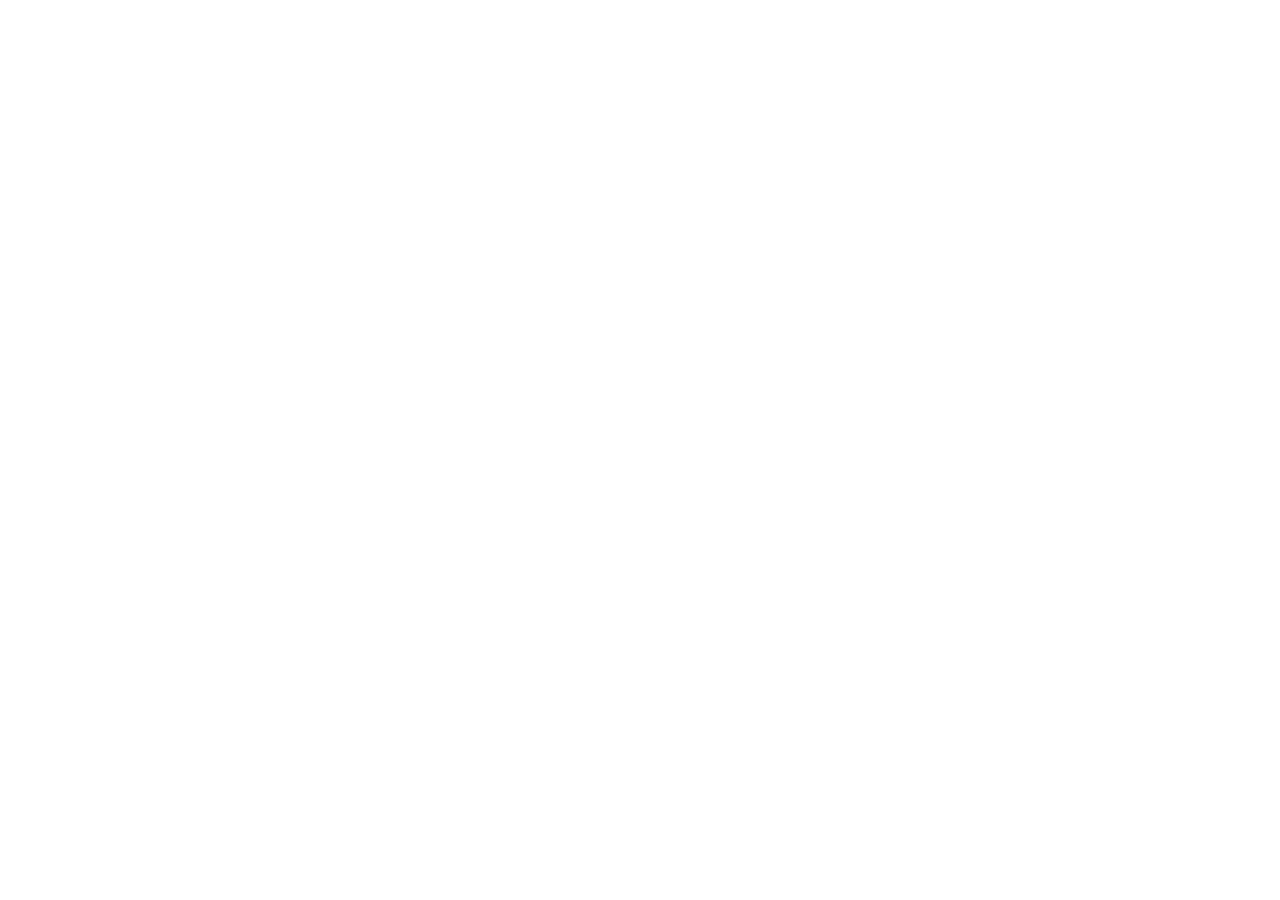
==== commit 1367dc53: "GitHub Pages Integration" ====
--- a/lp/index.html
+++ b/lp/index.html
@@ -1,520 +1,30 @@
-<!doctype html>
+<!DOCTYPE html>
 <html lang="pt-BR">
-<head><meta charset="utf-8"><meta name="viewport" content="width=device-width,initial-scale=1"><title>Lógica Proposicional</title><meta name="description" content="Editor de lógica proposicional com premissas, conclusões, símbolos lógicos e exportação."><link rel="icon" type="image/svg+xml" href="data:image/svg+xml,%3Csvg%20xmlns%3D%22http%3A%2F%2Fwww.w3.org%2F2000%2Fsvg%22%20viewBox%3D%220%200%2032%2032%22%3E%3Crect%20width%3D%2232%22%20height%3D%2232%22%20rx%3D%227%22%20fill%3D%22%233d526e%22%2F%3E%3Cpath%20d%3D%22m8%2023%208-14%208%2014%22%20fill%3D%22none%22%20stroke%3D%22%23fff%22%20stroke-width%3D%223%22%20stroke-linecap%3D%22round%22%20stroke-linejoin%3D%22round%22%2F%3E%3C%2Fsvg%3E"></head>
+<head>
+  <meta charset="UTF-8">
+  <meta name="viewport" content="width=device-width, initial-scale=1.0">
+  <title>Editor de Lógica Proposicional</title>
+
+  <style>
+    html, body {
+      margin: 0;
+      width: 100%;
+      height: 100%;
+    }
+
+    iframe {
+      display: block;
+      width: 100%;
+      height: 100vh;
+      border: none;
+    }
+  </style>
+</head>
 <body>
-<style>
-#lp-hybrid{--paper:light-dark(#fff,#202734);--canvas:light-dark(#f3f6fa,#161b24);--ink:light-dark(#243043,#e7edf7);--quiet:light-dark(#69768a,#aebbd0);--edge:light-dark(#dfe6ef,#38465c);--blue:light-dark(#285bc0,#91b4ff);--soft:light-dark(#eaf0fc,#293b5c);font:14px/1.5 system-ui;color:var(--ink);background:var(--canvas);border:1px solid var(--edge);border-radius:14px;overflow:clip;--space:12px}
-#lp-hybrid *{box-sizing:border-box}#lp-hybrid .hy-head{display:flex;align-items:center;justify-content:space-between;gap:12px;padding:18px 24px;padding-right:105px;background:var(--paper);border-bottom:1px solid var(--edge)}#lp-hybrid .hy-head strong{font-size:18px;font-weight:600}#lp-hybrid .hy-button{display:inline-flex;align-items:center;justify-content:center;gap:7px;min-height:38px;padding:8px 12px;background:var(--paper);color:var(--ink);border:1px solid var(--edge);border-radius:8px;font:inherit}#lp-hybrid .hy-button:hover{background:var(--soft)}#lp-hybrid .hy-button svg{width:17px;height:17px}#lp-hybrid .hy-button[aria-pressed=true]{color:var(--blue);background:var(--soft);border-color:var(--blue)}#lp-hybrid .hy-switch{width:28px;height:16px;border-radius:12px;background:var(--quiet);padding:3px}#lp-hybrid .hy-switch::after{content:'';display:block;width:10px;height:10px;border-radius:50%;background:var(--paper);transition:transform .22s}#lp-hybrid .hy-focus[aria-pressed=true] .hy-switch{background:var(--blue)}#lp-hybrid .hy-focus[aria-pressed=true] .hy-switch::after{transform:translateX(12px)}
-#lp-hybrid .hy-layout{display:grid;grid-template-columns:220px minmax(0,1fr);min-height:560px;transition:grid-template-columns .28s cubic-bezier(.2,.8,.2,1)}#lp-hybrid[data-focus=true] .hy-layout{grid-template-columns:64px minmax(0,1fr)}#lp-hybrid .hy-side{min-width:0;background:var(--paper);border-right:1px solid var(--edge);padding:20px 14px;overflow:clip}#lp-hybrid .hy-side h3{margin:0 0 18px;font:500 14px system-ui}#lp-hybrid .hy-library details{padding:12px 0;border-top:1px solid var(--edge)}#lp-hybrid .hy-library details:first-child{border:0;padding-top:0}#lp-hybrid .hy-library summary{font-size:13px;color:var(--quiet)}#lp-hybrid .hy-library .hy-symbols{padding-top:12px}#lp-hybrid .hy-rail{display:none;gap:10px}#lp-hybrid .hy-rail .hy-button{padding:6px;width:36px;font:21px 'Cambria Math',serif}#lp-hybrid[data-focus=true] .hy-side{padding:20px 12px}#lp-hybrid[data-focus=true] .hy-library,#lp-hybrid[data-focus=true] .hy-side h3{display:none}#lp-hybrid[data-focus=true] .hy-rail{display:grid}
-#lp-hybrid .hy-work{padding:22px;min-width:0;display:flex;flex-direction:column;gap:18px}#lp-hybrid .hy-symbols{display:flex;flex-wrap:wrap;gap:7px}#lp-hybrid .hy-symbol{padding:7px;min-width:38px;font:21px/1.1 'Cambria Math',serif}#lp-hybrid .hy-common{display:flex;gap:8px;align-items:center;flex-wrap:wrap;padding-bottom:15px;border-bottom:1px solid var(--edge)}#lp-hybrid .hy-caption{font-size:12px;color:var(--quiet);margin:0 0 8px}#lp-hybrid .hy-current{background:var(--paper);border:1px solid var(--edge);border-radius:10px;padding:14px}#lp-hybrid .hy-current[hidden]{display:none}#lp-hybrid .hy-panel{background:var(--paper);border:1px solid var(--edge);border-radius:12px;padding:20px;min-width:0}#lp-hybrid .hy-panel h3{font-size:14px;font-weight:500;margin:0 0 18px}#lp-hybrid .hy-rows{display:grid;gap:var(--space)}#lp-hybrid .hy-row{display:grid;grid-template-columns:22px minmax(0,1fr) 100px;gap:8px;align-items:center}#lp-hybrid .hy-grip{display:flex;color:var(--quiet);cursor:grab;touch-action:none}#lp-hybrid .hy-grip svg{width:18px;height:18px}#lp-hybrid .hy-row input{width:100%;min-width:0;padding:11px 12px;color:var(--ink);background:var(--paper);border:1px solid var(--edge);border-radius:8px;font:18px/1.4 'Cambria Math',system-ui}#lp-hybrid .hy-row input:focus{outline:2px solid var(--blue);outline-offset:1px}#lp-hybrid .hy-role{font-size:12px;padding:8px 6px}#lp-hybrid .hy-role[aria-pressed=true]{background:var(--soft);color:var(--blue)}#lp-hybrid .hy-add{margin-top:18px;border-style:dashed;color:var(--blue)}#lp-hybrid .hy-editor{min-height:254px}#lp-hybrid .hy-tools{display:flex;align-items:center;gap:8px;flex-wrap:wrap}#lp-hybrid .hy-tools .hy-export{margin-left:auto;background:var(--blue);color:light-dark(#fff,#15243d);border-color:var(--blue)}
-#lp-hybrid .hy-preview-wrap{display:grid;grid-template-rows:1fr;transition:grid-template-rows .25s ease,opacity .25s ease;opacity:1}#lp-hybrid .hy-preview-wrap[data-open=false]{grid-template-rows:0fr;opacity:0;pointer-events:none}#lp-hybrid .hy-preview-inner{overflow:hidden;min-height:0}#lp-hybrid .hy-preview{margin:0;white-space:pre-wrap;overflow-wrap:anywhere;font:20px/1.85 'Cambria Math',serif;min-height:92px}#lp-hybrid .hy-status{font-size:12px;color:var(--quiet);min-height:0}#lp-hybrid .hy-status:empty{display:none}#lp-hybrid .hy-row.dragging{opacity:.4}#lp-hybrid .hy-row.drag-target{outline:2px solid var(--blue);outline-offset:4px;border-radius:8px}
-@media(max-width:700px){#lp-hybrid .hy-layout{grid-template-columns:170px minmax(0,1fr)}#lp-hybrid .hy-side{padding:16px 10px}#lp-hybrid .hy-work{padding:14px}#lp-hybrid .hy-panel{padding:14px}#lp-hybrid .hy-row{grid-template-columns:18px minmax(0,1fr);gap:6px}#lp-hybrid .hy-role{grid-column:2;justify-self:start}#lp-hybrid .hy-symbol{min-width:34px}}
-@media(max-width:480px){#lp-hybrid .hy-head{padding-left:14px}#lp-hybrid .hy-layout{grid-template-columns:minmax(0,1fr)}#lp-hybrid .hy-side{border-right:0;border-bottom:1px solid var(--edge)}#lp-hybrid[data-focus=true] .hy-layout{grid-template-columns:50px minmax(0,1fr)}#lp-hybrid[data-focus=true] .hy-side{padding:14px 7px}#lp-hybrid .hy-tools .hy-export{margin-left:0}#lp-hybrid .hy-button{min-height:44px}#lp-hybrid .hy-work{padding:12px;gap:12px}#lp-hybrid .hy-row input{font-size:16px}}
-@media(prefers-reduced-motion:reduce){#lp-hybrid .hy-layout,#lp-hybrid .hy-preview-wrap,#lp-hybrid .hy-switch::after{transition:none}}
-#lp-hybrid{color-scheme:light;--paper:light-dark(#fff,#202124);--canvas:light-dark(#fff,#202124);--ink:light-dark(#26292e,#e9ebef);--quiet:light-dark(#727780,#9da3ad);--edge:light-dark(#e9ebef,#34363b);--soft:light-dark(#f0f2f5,#303238);--blue:light-dark(#3d526e,#b6c9e1);border-radius:12px}#lp-hybrid .hy-title{display:flex;align-items:center;gap:14px}#lp-hybrid .hy-head{padding-top:14px;padding-bottom:14px;border-bottom:0}#lp-hybrid .hy-head strong{font-size:16px;font-weight:500}#lp-hybrid .hy-icon-button{width:34px;height:34px;min-height:34px;padding:7px;background:transparent;border:0;color:var(--quiet);border-radius:7px}#lp-hybrid .hy-icon-button svg{width:18px;height:18px}#lp-hybrid .hy-icon-button:hover{color:var(--ink);background:var(--soft)}#lp-hybrid .hy-icon-button[aria-pressed=true]{background:transparent;border:0;color:var(--ink)}#lp-hybrid .hy-layout{grid-template-columns:238px minmax(0,1fr)}#lp-hybrid[data-focus=true] .hy-layout{grid-template-columns:0px minmax(0,1fr)}#lp-hybrid .hy-side{background:light-dark(#f8f9fb,#191a1d);border:0;padding:22px 16px;transition:opacity .2s ease,padding .28s ease;opacity:1}#lp-hybrid .hy-side h3{font-size:12px;color:var(--quiet);margin-bottom:18px}#lp-hybrid[data-focus=true] .hy-side{padding:22px 0;opacity:0;pointer-events:none}#lp-hybrid[data-focus=true] .hy-rail{display:none}#lp-hybrid .hy-library details{border:0;padding:8px 0}#lp-hybrid .hy-library summary{font-size:14px;color:var(--ink);padding:6px 0}#lp-hybrid .hy-library .hy-symbols{padding-top:8px;padding-bottom:10px;gap:4px}#lp-hybrid .hy-library .hy-symbol{border:0;background:transparent;min-width:36px}#lp-hybrid .hy-library .hy-symbol:hover{background:var(--soft)}#lp-hybrid .hy-work{padding:22px 28px;gap:20px}#lp-hybrid .hy-common{border-bottom:0;padding-bottom:0}#lp-hybrid .hy-common .hy-symbol{border:0;background:var(--soft);min-width:40px}#lp-hybrid .hy-panel{border:0;padding:12px 0;border-radius:0}#lp-hybrid .hy-panel h3{color:var(--quiet);font-size:13px}#lp-hybrid .hy-editor{min-height:235px}#lp-hybrid .hy-add{border:0;background:transparent;color:var(--quiet)}#lp-hybrid .hy-role{border:0;background:transparent;color:var(--quiet)}#lp-hybrid .hy-role[aria-pressed=true]{background:var(--soft)}#lp-hybrid .hy-tools{border-top:1px solid var(--edge);padding-top:16px}#lp-hybrid .hy-tools .hy-button{border:0;background:transparent}#lp-hybrid .hy-tools .hy-export{background:var(--soft);color:var(--ink)}#lp-hybrid .hy-preview-wrap .hy-panel{background:light-dark(#f8f9fb,#27282c);padding:20px;border-radius:10px}#lp-hybrid .hy-row input{background:transparent;border-color:var(--edge)}
-@media(max-width:700px){#lp-hybrid .hy-layout{grid-template-columns:190px minmax(0,1fr)}#lp-hybrid[data-focus=true] .hy-layout{grid-template-columns:0px minmax(0,1fr)}#lp-hybrid .hy-work{padding:18px}#lp-hybrid .hy-side{padding:18px 12px}}
-@media(max-width:480px){#lp-hybrid .hy-layout{grid-template-columns:minmax(0,1fr)}#lp-hybrid[data-focus=true] .hy-layout{grid-template-columns:0px minmax(0,1fr)}#lp-hybrid .hy-work{padding:14px}#lp-hybrid .hy-head{padding-right:100px}#lp-hybrid .hy-title{gap:8px}#lp-hybrid .hy-side{border-bottom:1px solid var(--edge)}#lp-hybrid[data-focus=true] .hy-side{border:0;padding:0}}
-@media(prefers-reduced-motion:reduce){#lp-hybrid .hy-side{transition:none}}
-#lp-hybrid .hy-export-group{display:flex;align-items:center;gap:8px;margin-left:auto}#lp-hybrid .hy-export-group .hy-export{margin-left:0}#lp-hybrid .hy-check{display:inline-flex;align-items:center;gap:8px;min-height:38px;padding:8px 6px;font-size:14px;color:var(--quiet)}#lp-hybrid .hy-check input{width:16px;height:16px;margin:0;accent-color:var(--blue)}#lp-hybrid .hy-section-head{display:flex;align-items:center;justify-content:space-between;gap:10px;margin-bottom:16px}#lp-hybrid .hy-section-head h3{margin:0}#lp-hybrid .hy-collapse{display:grid;grid-template-rows:1fr;opacity:1;transition:grid-template-rows .28s cubic-bezier(.2,.8,.2,1),opacity .2s ease}#lp-hybrid .hy-collapse[data-open=false]{grid-template-rows:0fr;opacity:0;pointer-events:none}#lp-hybrid .hy-collapse-inner{min-height:0;overflow:hidden}#lp-hybrid .hy-editor{min-height:0}#lp-hybrid .hy-library details{padding:12px 0;border-bottom:1px solid var(--edge)}#lp-hybrid .hy-library details:last-child{border-bottom:0}#lp-hybrid .hy-library summary{display:flex;align-items:center;justify-content:space-between;gap:8px;list-style:none;border-radius:7px;padding:8px;font-weight:500;font-size:13px;transition:background .18s ease,color .18s ease}#lp-hybrid .hy-library summary::-webkit-details-marker{display:none}#lp-hybrid .hy-library summary::after{content:'›';font-size:20px;color:var(--quiet);transform:rotate(0);transition:transform .22s ease}#lp-hybrid .hy-library details[open]>summary{background:var(--soft)}#lp-hybrid .hy-library details[open]>summary::after{transform:rotate(90deg)}#lp-hybrid .hy-library .hy-symbols{padding:12px 6px 4px;gap:6px}#lp-hybrid .hy-button{transition:background .18s ease,color .18s ease,border-color .18s ease}#lp-hybrid .hy-library details::details-content{interpolate-size:allow-keywords;height:0;overflow:clip;opacity:0;transition:height .24s ease,opacity .18s ease,content-visibility .24s allow-discrete}#lp-hybrid .hy-library details[open]::details-content{height:auto;opacity:1}#lp-hybrid .hy-layout{transition:grid-template-columns .3s cubic-bezier(.2,.8,.2,1)}@media(max-width:480px){#lp-hybrid .hy-export-group{margin-left:0}#lp-hybrid .hy-tools{gap:6px}}@media(prefers-reduced-motion:reduce){#lp-hybrid .hy-collapse,#lp-hybrid .hy-layout,#lp-hybrid .hy-button,#lp-hybrid .hy-library summary,#lp-hybrid .hy-library summary::after,#lp-hybrid .hy-library details::details-content{transition:none}}
-#lp-hybrid .hy-library details:first-child{border-bottom:1px solid var(--edge);padding-top:0}
-
-html{color-scheme:light}body{margin:0;background:light-dark(#f3f5f8,#151619);padding:24px;font:14px/1.5 system-ui}button,summary{cursor:pointer}#lp-hybrid{max-width:1180px;margin:auto;border-radius:14px;overflow:visible}#lp-hybrid .hy-head{padding-right:24px}#lp-hybrid .hy-layout{min-height:620px}#lp-hybrid .hy-side{border-radius:0 0 0 14px}#lp-hybrid .hy-section-head{justify-content:flex-start;gap:10px}#lp-hybrid .hy-argument-panel{background:light-dark(#f8f9fb,#27282c);padding:16px 20px;border-radius:10px}#lp-hybrid .hy-grip{width:22px;height:44px;align-items:center;justify-content:center;user-select:none}#lp-hybrid svg{fill:none;stroke:currentColor;stroke-width:1.8;stroke-linecap:round;stroke-linejoin:round}#lp-hybrid .hy-grip svg{width:20px;height:20px}#rows{position:relative}#lp-hybrid .hy-row.drag-placeholder{opacity:.18;background:var(--soft);outline:1px dashed var(--blue);border-radius:8px}#lp-hybrid .drag-placeholder>*{visibility:hidden}#lp-hybrid .drag-ghost{position:fixed;z-index:1000;margin:0;padding:8px 10px;box-sizing:border-box;background:var(--paper);border-radius:12px;pointer-events:none;opacity:0;box-shadow:0 12px 30px #0003;scale:1;transition:scale .18s ease,opacity .18s ease,box-shadow .18s ease;will-change:transform;transform-origin:center}#lp-hybrid .drag-ghost.lifted{opacity:.8;scale:1.035;box-shadow:0 18px 42px #0004}body.is-dragging,body.is-dragging *{cursor:grabbing!important;user-select:none!important}#lp-hybrid .hy-button:focus-visible,#lp-hybrid summary:focus-visible,#lp-hybrid .hy-grip:focus-visible{outline:2px solid var(--blue);outline-offset:3px}@media(max-width:480px){body{padding:8px}#lp-hybrid .hy-head{padding-right:14px}#lp-hybrid .hy-head strong{font-size:15px}}@media(prefers-reduced-motion:reduce){#lp-hybrid .drag-ghost{transition:none}}
-/* Use the window dimensions and keep argument actions inside its collapse. */
-body{padding:0;min-height:100dvh}
-#lp-hybrid{width:100%;max-width:none;min-height:100dvh;margin:0;border:0;border-radius:0;display:flex;flex-direction:column}
-#lp-hybrid .hy-head{flex-shrink:0}
-#lp-hybrid .hy-layout{flex:1;min-height:0}
-#lp-hybrid .hy-side{border-radius:0}
-#lp-hybrid .hy-argument-panel .hy-tools{border-top:0;padding-top:0;margin-bottom:16px}
-/* Leave room for focus outlines inside the animated clipping container. */
-#lp-hybrid .hy-rows{padding:4px}
-#lp-hybrid .hy-layout{grid-template-columns:320px minmax(0,1fr)}
-#lp-hybrid .hy-side{padding:24px 20px}
-#lp-hybrid .hy-side h3{font-size:14px}
-#lp-hybrid .hy-library summary{font-size:14px;min-height:44px;padding:10px}
-#lp-hybrid .hy-library .hy-symbols{gap:8px;padding-top:14px;padding-bottom:8px}
-#lp-hybrid .hy-library .hy-symbol{min-width:52px;min-height:52px;padding:10px;font-size:26px;border:1px solid var(--edge);background:var(--paper);border-radius:9px}
-#lp-hybrid .hy-library .hy-symbol:hover{background:var(--soft);border-color:var(--blue)}
-@media(max-width:900px){#lp-hybrid .hy-layout{grid-template-columns:280px minmax(0,1fr)}#lp-hybrid .hy-side{padding:20px 16px}}
-@media(max-width:600px){#lp-hybrid .hy-layout{grid-template-columns:minmax(0,1fr)}#lp-hybrid .hy-side{border-bottom:1px solid var(--edge)}}
-
-#lp-hybrid{--library-scale:1;--writing-scale:1;--sidebar-base:238px}
-#lp-hybrid .hy-layout{grid-template-columns:calc(var(--sidebar-base) * var(--library-scale)) minmax(0,1fr)}
-#lp-hybrid .hy-side{padding:22px 16px}
-#lp-hybrid .hy-side-heading{display:flex;align-items:center;justify-content:space-between;gap:8px;margin-bottom:16px}
-#lp-hybrid .hy-side-heading h3{margin:0;font-size:calc(14px * var(--library-scale))}
-#lp-hybrid .hy-library summary{font-size:calc(14px * var(--library-scale))}
-#lp-hybrid .hy-library .hy-symbol{min-width:calc(52px * var(--library-scale));min-height:calc(52px * var(--library-scale));font-size:calc(26px * var(--library-scale))}
-#lp-hybrid .hy-editor .hy-size-button{margin-left:auto}
-#lp-hybrid .hy-row{grid-template-columns:22px minmax(0,1fr) calc(100px * var(--writing-scale))}
-#lp-hybrid .hy-row input{font-size:calc(18px * var(--writing-scale));padding:calc(11px * var(--writing-scale)) calc(12px * var(--writing-scale))}
-#lp-hybrid .hy-rows{gap:calc(12px * var(--writing-scale))}
-#lp-hybrid .hy-role{font-size:calc(12px * var(--writing-scale))}
-#lp-hybrid .hy-work h3{font-size:calc(13px * var(--writing-scale))}
-#lp-hybrid .hy-preview{font-size:calc(20px * var(--writing-scale))}
-#lp-hybrid .hy-argument-panel .hy-section-head{flex-wrap:wrap}
-#lp-hybrid .hy-argument-panel .hy-tools{flex:1;margin:0;padding:0;gap:12px}
-#lp-hybrid .hy-tools[hidden]{display:none!important}
-.hy-size-popover{color:light-dark(#26292e,#e9ebef);background:light-dark(#fff,#202124);border:1px solid light-dark(#dfe3e9,#34363b);border-radius:10px;padding:16px;font:14px system-ui;box-shadow:0 8px 28px #0002;inset:72px auto auto 20px;max-width:calc(100vw - 40px)}
-#size-writing{inset:110px 28px auto auto}
-.hy-size-popover label{display:block;margin-bottom:12px}
-.hy-size-range{display:flex;align-items:center;gap:10px}
-.hy-size-range input{width:150px;max-width:40vw}
-.hy-size-range output{min-width:42px;font-variant-numeric:tabular-nums}
-@media(max-width:700px){#lp-hybrid{--sidebar-base:190px}#lp-hybrid .hy-row{grid-template-columns:18px minmax(0,1fr)}}
-@media(max-width:480px){#lp-hybrid .hy-layout{grid-template-columns:minmax(0,1fr)}#lp-hybrid .hy-argument-panel .hy-tools{flex-basis:100%}#lp-hybrid .hy-side-heading{margin-bottom:12px}}
-
-#editor-settings{inset:70px 20px auto auto;width:320px;padding:18px;color:var(--ink);background:var(--paper);border-color:var(--edge);opacity:0;transform:translateY(-6px);transition:opacity .18s ease,transform .18s ease,display .18s allow-discrete,overlay .18s allow-discrete}
-#editor-settings:popover-open{opacity:1;transform:translateY(0)}
-@starting-style{#editor-settings:popover-open{opacity:0;transform:translateY(-6px)}}
-#lp-hybrid .hy-settings-head{display:flex;align-items:center;justify-content:space-between;gap:12px;margin-bottom:6px}
-#lp-hybrid .hy-settings-head h2{font-size:15px;font-weight:600;margin:0}
-#lp-hybrid .hy-setting{padding:14px 0;border-top:1px solid var(--edge)}
-#lp-hybrid .hy-setting:last-child{padding-bottom:0}
-#lp-hybrid .hy-setting label{font-size:13px;color:var(--quiet);margin-bottom:10px}
-#lp-hybrid #settings-theme{width:100%;padding:9px 12px;font:inherit;color:var(--ink);background:var(--paper);border:1px solid var(--edge);border-radius:7px}
-@media(max-width:480px){#editor-settings{inset:64px 12px auto auto;max-width:calc(100vw - 24px)}}
-@media(prefers-reduced-motion:reduce){#editor-settings{transition:none}}
-
-#lp-hybrid .hy-library .hy-symbols{display:grid;grid-template-columns:repeat(4,minmax(0,1fr));padding-inline:0;gap:8px}
-#lp-hybrid .hy-library .hy-symbol{min-width:0;width:100%;padding-inline:4px}
-#lp-hybrid #settings-theme{width:36px;height:36px;min-height:36px;padding:8px;border:0;background:var(--soft);border-radius:9px;margin:4px 0 14px;color:var(--ink)}
-#lp-hybrid #settings-theme:hover{background:var(--edge)}
-#editor-settings{padding:16px 18px 18px;border-radius:14px;box-shadow:0 16px 48px #0002}
-#lp-hybrid .hy-setting{padding:16px 0}
-#lp-hybrid .hy-setting label{font-size:13px;margin-bottom:13px}
-#lp-hybrid .hy-size-range{gap:10px;color:var(--quiet);min-height:28px}
-#lp-hybrid .hy-size-range output{min-width:48px;padding:4px 6px;border-radius:6px;background:var(--soft);color:var(--ink);font-size:12px;text-align:center}
-#lp-hybrid .hy-size-range input{appearance:none;-webkit-appearance:none;flex:1;width:0;min-width:0;max-width:none;height:6px;margin:8px 0;border:0;border-radius:999px;background:linear-gradient(to right,var(--blue) 0 var(--range-fill,28.57%),var(--edge) var(--range-fill,28.57%) 100%);cursor:pointer}
-#lp-hybrid .hy-size-range input::-webkit-slider-thumb{-webkit-appearance:none;width:18px;height:18px;border-radius:50%;background:var(--blue);border:3px solid var(--paper);box-shadow:0 1px 5px #0003;transition:box-shadow .15s ease}
-#lp-hybrid .hy-size-range input::-moz-range-thumb{width:12px;height:12px;border-radius:50%;background:var(--blue);border:3px solid var(--paper);box-shadow:0 1px 5px #0003}
-#lp-hybrid .hy-size-range input:hover::-webkit-slider-thumb{box-shadow:0 0 0 4px var(--soft),0 1px 5px #0003}
-#lp-hybrid .hy-size-range input:focus-visible{outline:2px solid var(--blue);outline-offset:7px}
-@media(prefers-reduced-motion:reduce){#lp-hybrid .hy-size-range input::-webkit-slider-thumb{transition:none}}
-
-#lp-hybrid .hy-argument-panel .hy-tools{margin-left:24px}
-#lp-hybrid .hy-check{background:light-dark(#edf2fc,#26364c);color:var(--ink);border:1px solid light-dark(#dbe5f6,#354c68);border-radius:8px;padding:8px 12px;gap:9px}
-#lp-hybrid .hy-tools #copy{background:light-dark(#eef5f2,#283b34);color:var(--ink);border:1px solid light-dark(#dceae3,#395247);border-radius:8px}
-#lp-hybrid .hy-tools #copy:hover{background:light-dark(#e2eee8,#344b40)}
-#lp-hybrid .hy-check input{appearance:none;-webkit-appearance:none;width:18px;height:18px;border:1.5px solid light-dark(#8a98ac,#8c9bb1);border-radius:5px;background:var(--paper);display:grid;place-content:center;cursor:pointer;transition:background .15s,border-color .15s;flex-shrink:0}
-#lp-hybrid .hy-check input:checked{background:light-dark(#4f79bf,#719ce5);border-color:light-dark(#4f79bf,#719ce5)}
-#lp-hybrid .hy-check input:checked::after{content:'';width:8px;height:4px;border-left:2px solid white;border-bottom:2px solid white;transform:translateY(-1px) rotate(-45deg)}
-#lp-hybrid .hy-check input:focus-visible{outline:2px solid var(--blue);outline-offset:3px}
-#lp-hybrid .hy-settings-switches{display:flex;align-items:center;justify-content:space-between;margin:6px 0 14px}
-#lp-hybrid .hy-settings-switches #settings-theme{margin:0}
-#lp-hybrid .hy-language{background:var(--soft);font-size:22px;width:38px;height:36px}
-#lp-hybrid .hy-step{display:inline-flex;align-items:center;justify-content:center;width:26px;height:26px;flex-shrink:0;padding:0;border:1px solid var(--edge);border-radius:7px;background:var(--soft);color:var(--ink);font:18px system-ui;transition:background .15s}
-#lp-hybrid .hy-step:hover{background:var(--edge)}
-#lp-hybrid .hy-step:disabled{opacity:.35;cursor:default}
-#lp-hybrid .hy-step:focus-visible{outline:2px solid var(--blue);outline-offset:2px}
-@media(max-width:480px){#lp-hybrid .hy-argument-panel .hy-tools{margin-left:0}}
-@media(prefers-reduced-motion:reduce){#lp-hybrid .hy-step,#lp-hybrid .hy-check input{transition:none}}
-/* Reflow the library and writing area on phones without limiting zoom. */
-#lp-hybrid .hy-title{min-width:0}
-#lp-hybrid .hy-title strong{overflow-wrap:anywhere}
-#lp-hybrid .hy-button{touch-action:manipulation}
-@media(max-width:760px){
-  #lp-hybrid .hy-head{padding:10px max(12px,env(safe-area-inset-right)) 10px max(12px,env(safe-area-inset-left));gap:8px}
-  #lp-hybrid .hy-title{gap:8px;flex:1}
-  #lp-hybrid .hy-title strong{font-size:16px;line-height:1.3}
-  #lp-hybrid .hy-icon-button{width:44px;height:44px;min-height:44px;flex-shrink:0}
-  #lp-hybrid .hy-layout,#lp-hybrid[data-focus=true] .hy-layout{grid-template-columns:minmax(0,1fr);grid-template-rows:auto minmax(0,1fr)}
-  #lp-hybrid .hy-side{padding:16px max(16px,env(safe-area-inset-left));border-bottom:1px solid var(--edge)}
-  #lp-hybrid[data-focus=true] .hy-side{padding:0;min-height:0;border:0}
-  #lp-hybrid[data-focus=true] .hy-side-heading{display:none}
-  #lp-hybrid .hy-library details{padding:10px 0}
-  #lp-hybrid .hy-library .hy-symbols{gap:10px}
-  #lp-hybrid .hy-library .hy-symbol{min-height:max(48px,calc(48px * var(--library-scale)));font-size:calc(26px * var(--library-scale))}
-  #lp-hybrid .hy-work{padding:16px max(12px,env(safe-area-inset-right)) max(20px,env(safe-area-inset-bottom)) max(12px,env(safe-area-inset-left));gap:18px}
-  #lp-hybrid .hy-panel{padding:4px 0}
-  #lp-hybrid .hy-section-head{gap:8px;margin-bottom:12px}
-  #lp-hybrid .hy-section-head h3{min-width:0;line-height:1.4;overflow-wrap:anywhere}
-  #lp-hybrid .hy-row{grid-template-columns:36px minmax(0,1fr);grid-template-areas:'grip expression' 'grip role';gap:6px 8px}
-  #lp-hybrid .hy-grip{grid-area:grip;width:36px;height:100%;min-height:44px}
-  #lp-hybrid .hy-row input{grid-area:expression;font-size:max(16px,calc(18px * var(--writing-scale)));min-height:48px;padding:12px}
-  #lp-hybrid .hy-role{grid-area:role;justify-self:start;min-height:44px;max-width:100%;font-size:max(14px,calc(12px * var(--writing-scale)));padding:8px 12px}
-  #lp-hybrid .hy-add{min-height:44px;padding:10px 12px;margin-top:12px}
-  #lp-hybrid .hy-argument-panel{padding:12px;border-radius:10px}
-  #lp-hybrid .hy-argument-panel .hy-tools{flex-basis:100%;margin-left:0;gap:10px;padding-top:4px}
-  #lp-hybrid .hy-check{min-height:44px;font-size:14px}
-  #lp-hybrid .hy-export-group{margin-left:auto;min-width:0;gap:8px}
-  #lp-hybrid .hy-tools .hy-button{min-height:44px;padding:10px 12px;white-space:nowrap}
-  #lp-hybrid .hy-preview{font-size:max(18px,calc(20px * var(--writing-scale)));line-height:1.7}
-  #editor-settings{inset:auto 12px max(12px,env(safe-area-inset-bottom)) 12px;width:auto;max-width:none;max-height:calc(100dvh - 90px);overflow-y:auto;padding:18px;border-radius:16px}
-  #lp-hybrid #settings-theme,#lp-hybrid #settings-language{width:44px;height:44px;min-height:44px}
-  #lp-hybrid .hy-size-range{gap:10px}
-  #lp-hybrid .hy-step{width:44px;height:44px;font-size:22px}
-  #lp-hybrid .hy-size-range input{height:36px;margin:0;background:none}
-  #lp-hybrid .hy-size-range input::-webkit-slider-runnable-track{height:6px;border-radius:999px;background:linear-gradient(to right,var(--blue) 0 var(--range-fill,28.57%),var(--edge) var(--range-fill,28.57%) 100%)}
-  #lp-hybrid .hy-size-range input::-webkit-slider-thumb{width:22px;height:22px;margin-top:-8px}
-  #lp-hybrid .hy-size-range input::-moz-range-track{height:6px;border-radius:999px;background:linear-gradient(to right,var(--blue) 0 var(--range-fill,28.57%),var(--edge) var(--range-fill,28.57%) 100%)}
-  #lp-hybrid .hy-size-range input::-moz-range-thumb{width:16px;height:16px}
-}
-@media(max-width:400px){
-  #lp-hybrid .hy-export-group{flex-basis:100%;margin-left:0}
-  #lp-hybrid .hy-export-group .hy-button{flex:1}
-}
-
-#lp-hybrid .hy-head{display:grid;grid-template-columns:minmax(0,1fr) auto minmax(0,1fr)}
-#lp-hybrid .hy-head>[popovertarget]{justify-self:end}
-#lp-hybrid .hy-argument-navigation{display:flex;align-items:center;gap:8px;min-width:0;max-width:45vw}
-#lp-hybrid .hy-argument-tabs{display:flex;align-items:center;gap:6px;overflow-x:auto;min-width:0;padding:4px;scrollbar-width:thin}
-#lp-hybrid .hy-argument-tab{flex-shrink:0;background:transparent;color:var(--quiet);border-color:transparent;padding:8px 12px;white-space:nowrap}
-#lp-hybrid .hy-argument-tab[aria-selected=true]{background:var(--soft);color:var(--ink);border-color:var(--edge)}
-#lp-hybrid .hy-new-argument{flex-shrink:0;background:var(--soft);color:var(--ink)}
-@media(max-width:760px){#lp-hybrid .hy-head{grid-template-columns:minmax(0,1fr) auto}#lp-hybrid .hy-head>[popovertarget]{grid-column:2;grid-row:1}#lp-hybrid .hy-argument-navigation{grid-column:1/-1;grid-row:2;justify-self:center;max-width:100%;padding-top:4px}#lp-hybrid .hy-argument-tab{min-height:44px}}
-#lp-hybrid .hy-argument-panel{flex:0 0 auto;min-height:0}
-#lp-hybrid .hy-preview{min-height:0}
-
-#lp-hybrid .hy-tab-shell{display:flex;align-items:center;flex-shrink:0;border:1px solid transparent;border-radius:8px;padding-right:4px;transition:background .15s ease,border-color .15s ease}
-#lp-hybrid .hy-tab-shell:has([aria-selected=true]){background:var(--soft);border-color:var(--edge)}
-#lp-hybrid .hy-tab-shell .hy-argument-tab{background:transparent;border:0;padding-right:6px}
-#lp-hybrid .hy-delete-argument{display:inline-flex;align-items:center;justify-content:center;width:28px;height:28px;padding:5px;border:0;border-radius:6px;background:transparent;color:var(--quiet);opacity:0;transition:opacity .15s ease,color .15s ease,background .15s ease}
-#lp-hybrid .hy-delete-argument svg{width:16px;height:16px}
-#lp-hybrid .hy-tab-shell:hover .hy-delete-argument,#lp-hybrid .hy-tab-shell:focus-within .hy-delete-argument{opacity:1}
-#lp-hybrid .hy-delete-argument:hover{color:light-dark(#bd3348,#ff98a5);background:light-dark(#fde9ed,#522c34)}
-#lp-hybrid .hy-delete-argument:focus-visible{opacity:1;outline:2px solid var(--blue);outline-offset:2px}
-@media(hover:none),(pointer:coarse){#lp-hybrid .hy-delete-argument{opacity:1;width:44px;height:44px}}
-@media(prefers-reduced-motion:reduce){#lp-hybrid .hy-tab-shell,#lp-hybrid .hy-delete-argument{transition:none}}
-
-#lp-hybrid .hy-tab-shell,#lp-hybrid .hy-tab-shell:has([aria-selected=true]){padding:0;border:0;background:transparent;gap:0;border-radius:0}
-#lp-hybrid .hy-tab-shell .hy-argument-tab{padding:8px 12px;border:1px solid transparent;border-radius:8px;max-width:240px;overflow:hidden;text-overflow:ellipsis}
-#lp-hybrid .hy-tab-shell .hy-argument-tab[aria-selected=true]{border-color:var(--edge);background:var(--soft)}
-#lp-hybrid .hy-tab-shell:hover .hy-argument-tab,#lp-hybrid .hy-tab-shell:focus-within .hy-argument-tab{border-radius:0}
-#lp-hybrid .hy-delete-argument,#lp-hybrid .hy-edit-argument{display:none;align-items:center;justify-content:center;flex-shrink:0;width:32px;height:39px;min-height:39px;margin-left:-1px;padding:7px;border:1px solid var(--edge);background:var(--paper);color:var(--quiet);opacity:1;border-radius:0;transition:background .15s ease,color .15s ease}
-#lp-hybrid .hy-delete-argument{border-radius:0 8px 8px 0}
-#lp-hybrid .hy-edit-argument svg,#lp-hybrid .hy-delete-argument svg{width:16px;height:16px}
-#lp-hybrid .hy-tab-shell:hover .hy-delete-argument,#lp-hybrid .hy-tab-shell:hover .hy-edit-argument,#lp-hybrid .hy-tab-shell:focus-within .hy-delete-argument,#lp-hybrid .hy-tab-shell:focus-within .hy-edit-argument{display:inline-flex}
-#lp-hybrid .hy-edit-argument:hover{background:var(--soft);color:var(--ink)}
-#lp-hybrid .hy-edit-argument:focus-visible{outline:2px solid var(--blue);outline-offset:-2px}
-@media(hover:none),(pointer:coarse){#lp-hybrid .hy-delete-argument,#lp-hybrid .hy-edit-argument{display:inline-flex;width:44px;height:44px}#lp-hybrid .hy-tab-shell .hy-argument-tab{min-height:44px;max-width:180px;border-radius:0}}
-@media(prefers-reduced-motion:reduce){#lp-hybrid .hy-edit-argument{transition:none}}
-
-#lp-hybrid .hy-tab-shell:hover .hy-argument-tab,#lp-hybrid .hy-tab-shell:focus-within .hy-argument-tab{border-color:var(--edge)}
-#lp-hybrid #rename-dialog{width:420px;max-width:calc(100vw - 32px);max-height:calc(100dvh - 40px);overflow:auto;padding:22px;color:var(--ink);background:var(--paper);border:1px solid var(--edge);border-radius:16px;box-shadow:0 20px 70px #0003;font:14px/1.5 system-ui;opacity:0;transform:translateY(6px);transition:opacity .18s ease,transform .18s ease,display .18s allow-discrete,overlay .18s allow-discrete}
-#lp-hybrid #rename-dialog[open]{opacity:1;transform:translateY(0)}
-#rename-dialog::backdrop{background:#0004;backdrop-filter:blur(2px)}
-@starting-style{#lp-hybrid #rename-dialog[open]{opacity:0;transform:translateY(6px)}}
-#lp-hybrid #rename-dialog .hy-settings-head{margin-bottom:18px}
-#lp-hybrid #rename-dialog label{display:block;font-size:14px;margin-bottom:8px}
-#lp-hybrid #rename-name{width:100%;min-width:0;padding:11px 12px;font:16px system-ui;border:1px solid var(--edge);border-radius:9px;color:var(--ink);background:var(--canvas)}
-#lp-hybrid #rename-name:focus{outline:2px solid var(--blue);outline-offset:2px}
-#lp-hybrid #rename-hint{font-size:13px;color:var(--quiet);margin:10px 0 22px}
-#lp-hybrid .hy-rename-actions{display:flex;justify-content:flex-end;gap:8px}
-#lp-hybrid .hy-rename-save{background:var(--blue);color:light-dark(#fff,#192332);border-color:var(--blue)}
-#lp-hybrid .hy-rename-save:hover{background:var(--blue);filter:brightness(1.08)}
-@media(max-width:760px){#lp-hybrid #rename-dialog{padding:18px}#lp-hybrid .hy-rename-actions .hy-button{min-height:44px}}
-@media(prefers-reduced-motion:reduce){#lp-hybrid #rename-dialog{transition:none}}
-
-#lp-hybrid .hy-edit-argument{margin-left:0;border-radius:0}
-#lp-hybrid .hy-tab-shell:hover .hy-argument-tab,#lp-hybrid .hy-tab-shell:focus-within .hy-argument-tab{margin-left:-1px;border-radius:0}
-@media(hover:none),(pointer:coarse){#lp-hybrid .hy-tab-shell .hy-argument-tab{margin-left:-1px;border-radius:0}}
-
-#lp-hybrid .hy-argument-tabs{position:relative}
-#lp-hybrid .hy-tab-shell{touch-action:pan-y;user-select:none;cursor:grab}
-#lp-hybrid .hy-tab-dragging{opacity:.22}
-#lp-hybrid .hy-tab-dragging .hy-edit-argument,#lp-hybrid .hy-tab-dragging .hy-delete-argument,#lp-hybrid .hy-tab-ghost .hy-edit-argument,#lp-hybrid .hy-tab-ghost .hy-delete-argument{display:inline-flex}
-#lp-hybrid .hy-tab-ghost{position:fixed;left:0;top:0;z-index:1200;pointer-events:none;opacity:0;scale:1;box-shadow:0 12px 28px #0003;transition:opacity .16s ease,scale .16s ease;will-change:transform}
-#lp-hybrid .hy-tab-ghost.lifted{opacity:.85;scale:1.04}
-@media(prefers-reduced-motion:reduce){#lp-hybrid .hy-tab-ghost{transition:none}}
-
-/* Notation variants share one operation cell; their panel stays above clipped groups. */
-#lp-hybrid .hy-symbol-cell{position:relative;min-width:0;display:flex;flex-direction:column;background:var(--paper);border:1px solid var(--edge);border-radius:9px;overflow:hidden;transition:border-color .18s ease,box-shadow .18s ease,transform .18s ease}
-#lp-hybrid .hy-symbol-cell:hover,#lp-hybrid .hy-symbol-cell:focus-within{border-color:var(--blue);box-shadow:0 2px 8px #0000000b;transform:translateY(-1px)}
-#lp-hybrid .hy-library .hy-symbol-cell .hy-symbol{width:100%;min-width:0;border:0;border-radius:0;background:transparent;flex:1}
-#lp-hybrid .hy-library .hy-symbol-cell .hy-symbol:hover{background:var(--soft)}
-#lp-hybrid .hy-notation-toggle{display:flex;justify-content:center;align-items:center;width:100%;height:16px;padding:0;border:0;border-top:1px solid var(--edge);color:var(--quiet);background:var(--paper);transition:background .18s,color .18s}
-#lp-hybrid .hy-notation-toggle:hover,#lp-hybrid .hy-notation-toggle[aria-expanded=true]{background:var(--soft);color:var(--blue)}
-#lp-hybrid .hy-notation-toggle svg{width:13px;height:13px}
-#lp-hybrid .hy-notation-toggle:focus-visible{outline:2px solid var(--blue);outline-offset:-2px}
-#lp-hybrid .hy-notation-panel{position:fixed;inset:auto;margin:0;width:260px;max-width:calc(100vw - 16px);max-height:calc(100dvh - 16px);overflow:auto;padding:16px;color:var(--ink);background:var(--paper);border:1px solid var(--edge);border-radius:12px;box-shadow:0 12px 36px #00000026;z-index:1100;font:14px/1.5 system-ui;opacity:1;transform:translateY(0);transition:opacity .18s ease,transform .18s ease,display .18s allow-discrete,overlay .18s allow-discrete}
-#lp-hybrid .hy-notation-panel[popover]:not(:popover-open){opacity:0;transform:translateY(-5px)}
-#lp-hybrid .hy-notation-panel strong{display:block;font-size:14px;font-weight:600}
-#lp-hybrid .hy-notation-label{margin:6px 0 10px;font-size:13px;color:var(--quiet)}
-#lp-hybrid .hy-notation-choices{display:grid;grid-template-columns:repeat(4,minmax(0,1fr));gap:7px}
-#lp-hybrid .hy-notation-choice{min-width:0;min-height:46px;padding:6px;font:24px/1.2 'Cambria Math',serif;background:var(--soft);border-color:transparent}
-#lp-hybrid .hy-notation-choice:hover{border-color:var(--blue);background:var(--paper)}
-#lp-hybrid .hy-notation-context{margin:12px 0 0;padding-top:10px;border-top:1px solid var(--edge);font-size:13px;color:var(--quiet)}
-@starting-style{#lp-hybrid .hy-notation-panel:popover-open{opacity:0;transform:translateY(-5px)}}
-@media(pointer:coarse){#lp-hybrid .hy-notation-toggle{height:44px}#lp-hybrid .hy-notation-choice{min-height:48px}}
-@media(prefers-reduced-motion:reduce){#lp-hybrid .hy-symbol-cell,#lp-hybrid .hy-notation-panel,#lp-hybrid .hy-notation-toggle{transition:none}}
-
-#lp-hybrid .hy-home{text-decoration:none;flex-shrink:0}
-#lp-hybrid .hy-row{grid-template-columns:22px minmax(0,1fr)}
-#lp-hybrid .hy-line-shell{display:flex;align-items:stretch;min-width:0}
-#lp-hybrid .hy-line-body{display:flex;align-items:center;gap:0;flex:1;min-width:0;padding:0;border:1px solid var(--edge);border-radius:0;background:var(--paper)}
-#lp-hybrid .hy-line-body:focus-within{outline:2px solid var(--blue);outline-offset:1px;position:relative;z-index:1}
-#lp-hybrid .hy-row .hy-line-body input{flex:1;min-width:0;border:0;background:transparent;border-radius:0}
-#lp-hybrid .hy-row .hy-line-body input:focus{outline:none}
-#lp-hybrid .hy-line-shell .hy-role{flex-shrink:0;min-width:calc(70px * var(--writing-scale));padding:6px 8px;border:1px solid var(--edge);border-radius:8px 0 0 8px;margin-right:-1px;min-height:38px;align-self:stretch;background:light-dark(#f7f8fa,#383c43);color:var(--ink);font-weight:500;gap:4px;font-size:calc(12px * var(--writing-scale))}
-#lp-hybrid .hy-line-shell .hy-role[aria-pressed=true]{color:var(--ink);background:var(--paper);border-color:var(--edge)}
-#lp-hybrid .hy-role-symbol{font:18px/1 'Cambria Math',serif}
-#lp-hybrid .hy-delete-line{flex-shrink:0;align-self:stretch;width:44px;height:auto;min-height:44px;margin-left:-1px;padding:10px;border:1px solid var(--edge);border-radius:0 8px 8px 0;background:var(--paper)}
-#lp-hybrid .hy-delete-line:hover{background:light-dark(#fff0f0,#49282c);color:light-dark(#b52c38,#ffabb2)}
-@media(max-width:760px){#lp-hybrid .hy-row{grid-template-columns:36px minmax(0,1fr);grid-template-areas:none}#lp-hybrid .hy-grip{grid-area:auto}#lp-hybrid .hy-line-body{gap:0;padding:0}#lp-hybrid .hy-line-shell .hy-role{grid-area:auto;min-width:0;min-height:38px;padding:8px;font-size:12px}#lp-hybrid .hy-delete-line{width:44px}}
-@media(max-width:420px){#lp-hybrid .hy-line-shell .hy-role{padding:8px 6px}#lp-hybrid .hy-row .hy-line-body input{padding-inline:8px}}
-#lp-hybrid .hy-blank-line .hy-role{background:var(--paper);color:var(--quiet);touch-action:manipulation}
-</style>
-<div id="lp-hybrid" data-focus="false" aria-label="Editor com biblioteca lateral e modo foco">
-<header class="hy-head"><div class="hy-title"><a href="../index.html" class="hy-button hy-icon-button hy-home" aria-label="Todas as criações" title="Todas as criações"><svg viewBox="0 0 24 24" aria-hidden="true"><path d="m3 10 9-7 9 7M5 9v11h14V9M9 20v-7h6v7"/></svg></a><button type="button" class="hy-button hy-icon-button cursor-interaction" data-action="focus" aria-label="Ocultar biblioteca" data-tooltip="Mostrar ou ocultar biblioteca" aria-expanded="true" aria-controls="hy-sidebar"><svg viewBox="0 0 24 24" aria-hidden="true"><rect x="3" y="4" width="18" height="16" rx="2"/><path d="M9 4v16"/></svg></button><strong>Lógica Proposicional</strong></div><div class="hy-argument-navigation"><nav class="hy-argument-tabs" role="tablist" aria-label="Argumentos"></nav><button type="button" class="hy-button hy-icon-button hy-new-argument" id="new-argument" aria-label="Adicionar argumento" title="Adicionar argumento"><svg viewBox="0 0 24 24" aria-hidden="true"><path d="M12 5v14M5 12h14"/></svg></button></div><button type="button" class="hy-button hy-icon-button" popovertarget="editor-settings" aria-label="Configurações" title="Configurações"><svg viewBox="0 0 24 24" aria-hidden="true"><path d="M3 6h4m4 0h10M3 12h10m4 0h4M3 18h4m4 0h10"/><circle cx="9" cy="6" r="2"/><circle cx="15" cy="12" r="2"/><circle cx="9" cy="18" r="2"/></svg></button></header>
-<div class="hy-layout">
-<aside class="hy-side" id="hy-sidebar"><div class="hy-side-heading"><h3>Símbolos lógicos</h3></div><div class="hy-library" id="symbols"></div><nav class="hy-rail" aria-label="Grupos de símbolos"></nav></aside>
-<main class="hy-work" id="argument-workspace" role="tabpanel">
-<div class="hy-current" hidden><div class="hy-caption"></div><div class="hy-current-symbols"></div></div>
-<section class="hy-panel hy-editor"><div class="hy-section-head"><button type="button" class="hy-button hy-icon-button cursor-interaction" data-action="editor" aria-label="Ocultar premissas e conclusões" data-tooltip="Mostrar ou ocultar premissas e conclusões" aria-expanded="true" aria-controls="hy-editor-content"><svg viewBox="0 0 24 24" aria-hidden="true"><path d="M2 12s3.5-7 10-7 10 7 10 7-3.5 7-10 7-10-7-10-7Z"/><circle cx="12" cy="12" r="3"/></svg></button><h3>Premissas e conclusões</h3></div><div class="hy-collapse" id="hy-editor-content" data-open="true"><div class="hy-collapse-inner"><div class="hy-rows" id="rows"></div><button type="button" class="hy-button hy-add cursor-interaction" id="add-line" data-action="add"><svg viewBox="0 0 24 24" aria-hidden="true"><path d="M12 5v14M5 12h14"/></svg>Linha</button></div></div></section>
-<section class="hy-panel hy-argument-panel"><div class="hy-section-head"><button type="button" class="hy-button hy-icon-button cursor-interaction" data-action="preview" aria-label="Ocultar argumento" aria-expanded="true" aria-controls="hy-argument"><svg viewBox="0 0 24 24" aria-hidden="true"><path d="M2 12s3.5-7 10-7 10 7 10 7-3.5 7-10 7-10-7-10-7Z"/><circle cx="12" cy="12" r="3"/></svg></button><h3>Argumento</h3><div class="hy-tools">
-
-<label class="hy-check cursor-interaction"><input type="checkbox" id="number-toggle" data-action="numbers" checked>Números</label>
-<div class="hy-export-group">
-<button type="button" class="hy-button cursor-interaction" id="copy" data-action="copy"><svg viewBox="0 0 24 24" aria-hidden="true"><rect x="8" y="8" width="13" height="13" rx="2"/><path d="M16 8V5a2 2 0 0 0-2-2H5a2 2 0 0 0-2 2v9a2 2 0 0 0 2 2h3"/></svg>Copiar</button>
-<button type="button" class="hy-button hy-export cursor-interaction" id="download" data-action="export"><svg viewBox="0 0 24 24" aria-hidden="true"><path d="M12 3v12m-5-5 5 5 5-5M4 16v4a1 1 0 0 0 1 1h14a1 1 0 0 0 1-1v-4"/></svg>Exportar</button>
-</div>
-</div></div><div class="hy-preview-wrap" id="hy-argument" data-open="true"><div class="hy-preview-inner"><pre class="hy-preview" id="preview"></pre></div></div></section>
-<div id="status" class="hy-status" role="status" aria-live="polite"></div>
-<div popover id="editor-settings" class="hy-size-popover" aria-labelledby="settings-title"><div class="hy-settings-head"><h2 id="settings-title">Configurações</h2><button type="button" class="hy-button hy-icon-button" popovertarget="editor-settings" popovertargetaction="hide" aria-label="Fechar configurações"><svg viewBox="0 0 24 24" aria-hidden="true"><path d="m6 6 12 12M18 6 6 18"/></svg></button></div><div class="hy-settings-switches"><button type="button" class="hy-button hy-icon-button hy-theme-toggle" id="settings-theme" data-action="theme" aria-label="Ativar tema escuro" title="Alternar tema"><svg viewBox="0 0 24 24" aria-hidden="true"><path d="M20.9 13A9 9 0 0 1 11 3.1 9 9 0 1 0 20.9 13Z"/></svg></button><button type="button" class="hy-button hy-icon-button hy-language" id="settings-language" aria-label="Mudar para International English" title="Português (Brasil)">🇧🇷</button></div><div class="hy-setting"><label for="scale-library">Tamanho da barra lateral</label><div class="hy-size-range"><button type="button" class="hy-step" data-scale="library" data-step="-5" aria-label="Diminuir tamanho">−</button><input id="scale-library" type="range" min="80" max="150" step="5" value="100" aria-label="Tamanho da barra lateral"><button type="button" class="hy-step" data-scale="library" data-step="5" aria-label="Aumentar tamanho">+</button><output for="scale-library" id="scale-library-value">100%</output></div></div><div class="hy-setting"><label for="scale-writing">Tamanho dos argumentos</label><div class="hy-size-range"><button type="button" class="hy-step" data-scale="writing" data-step="-5" aria-label="Diminuir tamanho">−</button><input id="scale-writing" type="range" min="80" max="150" step="5" value="100" aria-label="Tamanho dos argumentos"><button type="button" class="hy-step" data-scale="writing" data-step="5" aria-label="Aumentar tamanho">+</button><output for="scale-writing" id="scale-writing-value">100%</output></div></div></div><dialog id="rename-dialog" aria-labelledby="rename-title" aria-describedby="rename-hint"><form id="rename-form"><div class="hy-settings-head"><h2 id="rename-title">Renomear argumento</h2><button type="button" class="hy-button hy-icon-button" data-rename-cancel aria-label="Fechar"><svg viewBox="0 0 24 24" aria-hidden="true"><path d="m6 6 12 12M18 6 6 18"/></svg></button></div><label for="rename-name">Nome do argumento</label><input id="rename-name" type="text" autocomplete="off"><p id="rename-hint">Deixe vazio para usar a numeração automática.</p><div class="hy-rename-actions"><button type="button" class="hy-button" data-rename-cancel>Cancelar</button><button type="submit" class="hy-button hy-rename-save">Salvar</button></div></form></dialog></main>
-</div>
-</div>
-
-<script>
-
-const rowsContainer=document.querySelector('#rows'),preview=document.querySelector('#preview'),status=document.querySelector('#status');
-let rows=[{text:'P → Q',role:'premise'},{text:'P',role:'premise'},{text:'Q',role:'conclusion'}];
-let active=null,numbered=true;
-let drag=null;
-const rowElements=new WeakMap();
-const reducedMotion=window.matchMedia('(prefers-reduced-motion: reduce)');
-function animateOrder(){
-const positions=new Map([...rowsContainer.children].map(line=>[line,line.getBoundingClientRect().top]));
-// Keep the captured handle connected; moving its row would cancel the drag.
-let anchor=null;
-for(let index=rows.length-1;index>=0;index--){const line=rowElements.get(rows[index]);if(line!==drag?.container&&line.nextElementSibling!==anchor)rowsContainer.insertBefore(line,anchor);anchor=line;}
-for(const line of rowsContainer.children){const previous=positions.get(line);line.getAnimations().forEach(animation=>animation.cancel());const delta=previous-line.getBoundingClientRect().top;if(delta&&!reducedMotion.matches)line.animate([{transform:`translateY(${delta}px)`},{transform:'translateY(0)'}],{duration:220,easing:'cubic-bezier(.2,.8,.2,1)'});}
-}
-function startDrag(event,row,container,handle){if(event.button!==0||drag)return;event.preventDefault();const bounds=container.getBoundingClientRect();drag={row,container,handle,pointerId:event.pointerId,startX:event.clientX,startY:event.clientY,x:event.clientX,y:event.clientY,offsetX:event.clientX-bounds.left,offsetY:event.clientY-bounds.top,height:bounds.height,width:bounds.width,original:[...rows],ghost:null,frame:null};handle.setPointerCapture(event.pointerId);}
-function updateDrag(){
-if(!drag||!drag.ghost)return;
-const top=drag.y-drag.offsetY;drag.ghost.style.transform=`translate(${drag.x-drag.offsetX-10}px,${top-8}px)`;
-const bottom=top+drag.height,parentTop=rowsContainer.getBoundingClientRect().top;
-const source=rows.indexOf(drag.row);let destination=source;
-const threshold=.65;
-if(source+1<rows.length){const below=rowElements.get(rows[source+1]);if(bottom>parentTop+below.offsetTop+below.offsetHeight*threshold){
-while(destination+1<rows.length){const line=rowElements.get(rows[destination+1]);if(bottom<=parentTop+line.offsetTop+line.offsetHeight*threshold)break;destination++;}
-}}
-if(destination===source&&source>0){const above=rowElements.get(rows[source-1]);if(top<parentTop+above.offsetTop+above.offsetHeight*(1-threshold)){
-while(destination>0){const line=rowElements.get(rows[destination-1]);if(top>=parentTop+line.offsetTop+line.offsetHeight*(1-threshold))break;destination--;}
-}}
-if(source!==destination){rows.splice(source,1);rows.splice(destination,0,drag.row);animateOrder();render();}
-}
-function dragFrame(){if(!drag||!drag.ghost)return;const margin=65;const speed=drag.y<margin?-Math.min(12,(margin-drag.y)/5):drag.y>window.innerHeight-margin?Math.min(12,(drag.y-window.innerHeight+margin)/5):0;if(speed)window.scrollBy(0,speed);updateDrag();drag.frame=requestAnimationFrame(dragFrame);}
-function moveDrag(event){if(!drag||event.pointerId!==drag.pointerId)return;drag.x=event.clientX;drag.y=event.clientY;if(!drag.ghost&&Math.hypot(drag.x-drag.startX,drag.y-drag.startY)<4)return;event.preventDefault();if(!drag.ghost){const ghost=drag.container.cloneNode(true);ghost.classList.add('drag-ghost');ghost.setAttribute('aria-hidden','true');ghost.querySelectorAll('input').forEach((field,index)=>field.value=drag.container.querySelectorAll('input')[index].value);ghost.style.left='0';ghost.style.top='0';ghost.style.width=`${drag.width+20}px`;document.querySelector("#lp-hybrid").append(ghost);drag.ghost=ghost;drag.container.classList.add('drag-placeholder');document.body.classList.add('is-dragging');updateDrag();ghost.getBoundingClientRect();ghost.classList.add('lifted');drag.frame=requestAnimationFrame(dragFrame);}updateDrag();}
-function finishDrag(event,cancel=false){if(!drag||event.pointerId!==drag.pointerId)return;const finished=drag;drag=null;cancelAnimationFrame(finished.frame);if(cancel)rows=finished.original;if(finished.handle.hasPointerCapture(finished.pointerId))finished.handle.releasePointerCapture(finished.pointerId);document.body.classList.remove('is-dragging');finished.container.classList.remove('drag-placeholder');if(cancel)animateOrder();if(finished.ghost){const bounds=finished.container.getBoundingClientRect();const ghost=finished.ghost;ghost.style.transition=reducedMotion.matches?'none':'transform .16s ease,scale .16s ease,opacity .16s ease';ghost.style.transform=`translate(${bounds.left-10}px,${bounds.top-8}px)`;ghost.classList.remove('lifted');setTimeout(()=>ghost.remove(),reducedMotion.matches?0:170);}drawRows();render();}
-const spacing=new WeakMap();
-function automaticSpace(row,field,event){
-let state=spacing.get(row);if(!state){state={timer:null,generated:false};spacing.set(row,state);}state.field=field;clearTimeout(state.timer);
-if(event.isComposing){row.text=field.value;render();return;}
-const deleting=event.inputType&&event.inputType.startsWith('delete');
-if(deleting||!field.value.endsWith(' ')||(event.data&&/\s$/.test(event.data)))state.generated=false;
-if(!deleting&&field.value&&field.selectionStart===field.value.length&&field.selectionEnd===field.value.length&&!/\s$/.test(field.value)){field.setRangeText(' ',field.value.length,field.value.length,'end');state.generated=true;}
-row.text=field.value;render();
-if(state.generated){state.timer=setTimeout(()=>{if(!state.generated||!row.text.endsWith(' '))return;const currentField=state.field;const start=currentField.selectionStart,end=currentField.selectionEnd;row.text=row.text.slice(0,-1);currentField.value=row.text;currentField.setSelectionRange(Math.min(start,currentField.value.length),Math.min(end,currentField.value.length));state.generated=false;render();},5000);}
-}
-const numberToggle=document.querySelector('#number-toggle');
-try{const saved=JSON.parse(localStorage.getItem('formal-argument'));if(saved){numbered=saved.numbered!==false;if(Array.isArray(saved.rows)&&saved.rows.length){rows=saved.rows.map(row=>({text:typeof row.text==='string'?row.text:'',role:row.role==='blank'?'blank':row.role==='conclusion'?'conclusion':'premise'}));}else if(saved.premises||saved.conclusion){rows=String(saved.premises||'').split('\n').map(text=>({text,role:'premise'}));rows.push({text:String(saved.conclusion||''),role:'conclusion'});}}}catch{}
-
-let argumentWorkspace={documents:[{id:'argument-1',name:'Argumento 1',rows,numbered}],activeId:'argument-1',nextNumber:2};
-try{const saved=JSON.parse(localStorage.getItem('formal-arguments-v1'));if(saved&&Array.isArray(saved.documents)&&saved.documents.length){const ids=new Set();const documents=saved.documents.filter(doc=>doc&&typeof doc.id==='string'&&!ids.has(doc.id)&&ids.add(doc.id)&&Array.isArray(doc.rows)).map((doc,index)=>({id:doc.id,name:'Argumento '+(index+1),customName:typeof doc.customName==='string'?doc.customName.trim():'',rows:doc.rows.length?doc.rows.map(row=>({text:typeof row?.text==='string'?row.text:'',role:row?.role==='blank'?'blank':row?.role==='conclusion'?'conclusion':'premise'})):[{text:'',role:'premise'}],numbered:doc.numbered!==false}));if(documents.length){argumentWorkspace={documents,activeId:documents.some(doc=>doc.id===saved.activeId)?saved.activeId:documents[0].id,nextNumber:Math.max(Number.isSafeInteger(saved.nextNumber)?saved.nextNumber:1,...documents.map(doc=>Number(doc.name.split(" ")[1])+1))};const selected=documents.find(doc=>doc.id===argumentWorkspace.activeId);rows=selected.rows;numbered=selected.numbered;}}}catch{}
-function renumberArguments(){argumentWorkspace.documents.forEach((doc,index)=>doc.name=doc.customName||'Argumento '+(index+1));argumentWorkspace.nextNumber=argumentWorkspace.documents.length+1;}
-renumberArguments();
-function saveArguments(){renumberArguments();const doc=argumentWorkspace.documents.find(doc=>doc.id===argumentWorkspace.activeId);doc.rows=rows;doc.numbered=numbered;try{localStorage.setItem('formal-arguments-v1',JSON.stringify(argumentWorkspace));}catch{}}
-function captureArgumentSelection(){const doc=argumentWorkspace.documents.find(doc=>doc.id===argumentWorkspace.activeId);const index=[...rowsContainer.querySelectorAll('input')].indexOf(active);if(index>=0)doc.selection={index,start:active.selectionStart,end:active.selectionEnd};}
-function showArgument(id,focusField=false){if(drag)finishDrag({pointerId:drag.pointerId});captureArgumentSelection();saveArguments();const doc=argumentWorkspace.documents.find(doc=>doc.id===id);if(!doc)return;argumentWorkspace.activeId=id;rows=doc.rows;numbered=doc.numbered;drawRows(focusField?(doc.selection?.index??0):undefined);if(focusField&&doc.selection&&active){active.setSelectionRange(Math.min(doc.selection.start,active.value.length),Math.min(doc.selection.end,active.value.length));}drawArgumentTabs();render();}
-function drawArgumentTabs(){renumberArguments();const tabs=document.querySelector('.hy-argument-tabs');tabs.replaceChildren();argumentWorkspace.documents.forEach(doc=>{const button=document.createElement('button');button.type='button';button.id='tab-'+doc.id;button.className='hy-button hy-argument-tab'+(doc.customName?' hy-custom-argument-name':'');button.textContent=doc.name;button.setAttribute('role','tab');const selected=doc.id===argumentWorkspace.activeId;button.setAttribute('aria-selected',String(selected));button.setAttribute('aria-controls','argument-workspace');button.tabIndex=selected?0:-1;button.onmousedown=event=>event.preventDefault();button.onclick=()=>{if(Date.now()<tabSuppressUntil)return;showArgument(doc.id,true);};button.onkeydown=event=>{if(!['ArrowLeft','ArrowRight','Home','End'].includes(event.key))return;event.preventDefault();const list=argumentWorkspace.documents,index=list.findIndex(item=>item.id===doc.id);const next=event.key==='Home'?0:event.key==='End'?list.length-1:(index+(event.key==='ArrowRight'?1:-1)+list.length)%list.length;showArgument(list[next].id);document.getElementById('tab-'+list[next].id).focus();};const shell=document.createElement('div');shell.className='hy-tab-shell';shell.dataset.argumentId=doc.id;shell.setAttribute('role','presentation');const close=document.createElement('button');close.type='button';close.className='hy-delete-argument';const english=typeof ui!=='undefined'&&ui.language==='en';close.setAttribute('aria-label',english?'Delete argument':'Excluir argumento');close.setAttribute('aria-describedby',button.id);close.title=english?'Delete argument':'Excluir argumento';close.innerHTML='<svg viewBox="0 0 24 24" aria-hidden="true"><path d="m6 6 12 12M18 6 6 18"/></svg>';close.onmousedown=event=>event.preventDefault();close.onclick=()=>{if(Date.now()<tabSuppressUntil)return;deleteArgument(doc.id);};const edit=document.createElement('button');edit.type='button';edit.className='hy-edit-argument';edit.setAttribute('aria-label',english?'Rename argument':'Renomear argumento');edit.title=english?'Rename argument':'Renomear argumento';edit.setAttribute('aria-describedby',button.id);edit.innerHTML='<svg viewBox="0 0 24 24" aria-hidden="true"><path d="m16 3 5 5-12 12-6 1 1-6ZM14 5l5 5"/></svg>';edit.onmousedown=event=>event.preventDefault();edit.onclick=()=>{if(Date.now()<tabSuppressUntil)return;renameArgument(doc.id);};shell.append(edit,button,close);tabs.append(shell);if(selected)document.querySelector('#argument-workspace').setAttribute('aria-labelledby',button.id);});}
-
-let renameId=null;
-function commitArgumentName(id,name){if(typeof name!=='string')return;const doc=argumentWorkspace.documents.find(doc=>doc.id===id);if(!doc)return;doc.customName=name.trim();renumberArguments();drawArgumentTabs();saveArguments();}
-function renameArgument(id){const doc=argumentWorkspace.documents.find(doc=>doc.id===id);if(!doc)return;renameId=id;const dialog=document.querySelector('#rename-dialog'),field=document.querySelector('#rename-name');field.value=doc.customName||'';field.placeholder=ui.language==='en'&&!doc.customName?doc.name.replace('Argumento','Argument'):doc.name;dialog.showModal();field.focus();field.select();}
-function deleteArgument(id){const index=argumentWorkspace.documents.findIndex(doc=>doc.id===id);if(index<0)return;if(drag)finishDrag({pointerId:drag.pointerId});saveArguments();const doc=argumentWorkspace.documents[index];const english=ui.language==='en';if(doc.rows.some(row=>row.text.trim().length)){const name=english&&!doc.customName?doc.name.replace('Argumento','Argument'):doc.name;if(!window.confirm(english?'Delete '+name+'? Its text will be permanently removed.':'Excluir '+name+'? O texto dele será apagado definitivamente.'))return;}const selected=id===argumentWorkspace.activeId;doc.rows.forEach(row=>{const state=spacing.get(row);if(state){clearTimeout(state.timer);state.generated=false;}});argumentWorkspace.documents.splice(index,1);if(!argumentWorkspace.documents.length){const number=argumentWorkspace.nextNumber++;argumentWorkspace.documents.push({id:'argument-'+crypto.randomUUID(),name:'Argumento '+number,rows:[{text:'',role:'premise'},{text:'',role:'premise'},{text:'',role:'conclusion'}],numbered:true});}if(selected){const next=argumentWorkspace.documents[Math.min(index,argumentWorkspace.documents.length-1)];argumentWorkspace.activeId=next.id;rows=next.rows;numbered=next.numbered;drawRows(0);}drawArgumentTabs();render();}
-function createArgument(){const index=argumentWorkspace.nextNumber++;const doc={id:'argument-'+crypto.randomUUID(),name:'Argumento '+index,rows:[{text:'',role:'premise'},{text:'',role:'premise'},{text:'',role:'conclusion'}],numbered:true};argumentWorkspace.documents.push(doc);showArgument(doc.id,true);document.querySelector('[aria-selected="true"]').scrollIntoView({block:'nearest',inline:'nearest'});}
-
-let argumentTabDrag=null,tabSuppressUntil=0;
-function reorderArgument(id,destination){const list=argumentWorkspace.documents,index=list.findIndex(doc=>doc.id===id);if(index<0)return;destination=Math.max(0,Math.min(list.length-1,destination));if(index===destination)return;const [doc]=list.splice(index,1);list.splice(destination,0,doc);renumberArguments();saveArguments();}
-function arrangeArgumentTabs(){const nav=document.querySelector('.hy-argument-tabs'),positions=new Map([...nav.children].map(shell=>[shell,shell.getBoundingClientRect().left])),shells=new Map([...nav.children].map(shell=>[shell.dataset.argumentId,shell]));let anchor=null;for(let i=argumentWorkspace.documents.length-1;i>=0;i--){const shell=shells.get(argumentWorkspace.documents[i].id);if(shell!==argumentTabDrag?.shell&&shell.nextElementSibling!==anchor)nav.insertBefore(shell,anchor);anchor=shell;}for(const doc of argumentWorkspace.documents){const shell=shells.get(doc.id),button=shell.querySelector('[role=tab]');button.textContent=doc.name;const before=positions.get(shell);shell.getAnimations().forEach(animation=>animation.cancel());const delta=before-shell.getBoundingClientRect().left;if(delta&&!reducedMotion.matches&&shell!==argumentTabDrag?.shell)shell.animate([{transform:'translateX('+delta+'px)'},{transform:'translateX(0)'}],{duration:180,easing:'cubic-bezier(.2,.8,.2,1)'});}}
-function startArgumentTabDrag(event){if(event.button!==0||argumentTabDrag||drag)return;const shell=event.target.closest('.hy-tab-shell');if(!shell)return;const box=shell.getBoundingClientRect();argumentTabDrag={id:shell.dataset.argumentId,shell,pointerId:event.pointerId,pointerType:event.pointerType,startX:event.clientX,startY:event.clientY,x:event.clientX,y:event.clientY,offsetX:event.clientX-box.left,offsetY:event.clientY-box.top,width:box.width,height:box.height,active:false,ghost:null,timer:null,frame:null};argumentTabDrag.timer=setTimeout(liftArgumentTab,250);}
-function liftArgumentTab(){const state=argumentTabDrag;if(!state||state.active)return;state.active=true;clearTimeout(state.timer);state.shell.setPointerCapture(state.pointerId);state.shell.classList.add('hy-tab-dragging');const ghost=state.shell.cloneNode(true);ghost.classList.add('hy-tab-ghost');ghost.setAttribute('aria-hidden','true');ghost.querySelectorAll('[id]').forEach(node=>node.removeAttribute('id'));ghost.querySelectorAll('button').forEach(button=>button.tabIndex=-1);ghost.style.width=state.width+'px';ghost.style.height=state.height+'px';document.querySelector('#lp-hybrid').append(ghost);state.ghost=ghost;document.body.classList.add('is-dragging');moveArgumentTabGhost();ghost.getBoundingClientRect();ghost.classList.add('lifted');state.frame=requestAnimationFrame(argumentTabDragFrame);}
-function moveArgumentTabGhost(){const state=argumentTabDrag;if(!state?.ghost)return;const left=state.x-state.offsetX;state.ghost.style.transform='translate('+left+'px,'+(state.y-state.offsetY)+'px)';const nav=document.querySelector('.hy-argument-tabs'),list=argumentWorkspace.documents,index=list.findIndex(doc=>doc.id===state.id),bounds=nav.getBoundingClientRect();let destination=index;const stableBox=id=>{const shell=[...nav.children].find(node=>node.dataset.argumentId===id);return {left:bounds.left+shell.offsetLeft-nav.scrollLeft,width:shell.offsetWidth};};while(destination+1<list.length){const box=stableBox(list[destination+1].id);if(left+state.width<=box.left+box.width*.65)break;destination++;}if(destination===index)while(destination>0){const box=stableBox(list[destination-1].id);if(left>=box.left+box.width*.35)break;destination--;}if(destination!==index){reorderArgument(state.id,destination);arrangeArgumentTabs();}}
-function argumentTabDragFrame(){const state=argumentTabDrag;if(!state?.active)return;const nav=document.querySelector('.hy-argument-tabs'),box=nav.getBoundingClientRect();if(state.x<box.left+30)nav.scrollLeft-=8;else if(state.x>box.right-30)nav.scrollLeft+=8;moveArgumentTabGhost();state.frame=requestAnimationFrame(argumentTabDragFrame);}
-function moveArgumentTabDrag(event){const state=argumentTabDrag;if(!state||state.pointerId!==event.pointerId)return;state.x=event.clientX;state.y=event.clientY;if(!state.active&&state.pointerType!=='touch'&&Math.hypot(state.x-state.startX,state.y-state.startY)>5)liftArgumentTab();if(state.active){event.preventDefault();moveArgumentTabGhost();}}
-function finishArgumentTabDrag(event){const state=argumentTabDrag;if(!state||state.pointerId!==event.pointerId)return;argumentTabDrag=null;clearTimeout(state.timer);cancelAnimationFrame(state.frame);if(!state.active)return;tabSuppressUntil=Date.now()+350;event.preventDefault?.();if(state.shell.hasPointerCapture(state.pointerId))state.shell.releasePointerCapture(state.pointerId);state.shell.classList.remove('hy-tab-dragging');document.body.classList.remove('is-dragging');drawArgumentTabs();saveArguments();if(state.ghost){const target=document.getElementById('tab-'+state.id).closest('.hy-tab-shell').getBoundingClientRect();state.ghost.style.transition=reducedMotion.matches?'none':'transform .16s ease,opacity .16s ease,scale .16s ease';state.ghost.style.transform='translate('+target.left+'px,'+target.top+'px)';state.ghost.classList.remove('lifted');setTimeout(()=>state.ghost.remove(),reducedMotion.matches?0:170);}}
-
-function buildRow(row,index){
-const container=document.createElement('div');container.className='hy-row';rowElements.set(row,container);
-const field=document.createElement('input');field.type='text';field.value=row.text;field.setAttribute('aria-label',`Expressão da linha ${index+1}`);
-const existingSpacing=spacing.get(row);if(existingSpacing)existingSpacing.field=field;
-const shell=document.createElement('div');shell.className='hy-line-shell';
-const body=document.createElement('div');body.className='hy-line-body';
-const toggle=document.createElement('button');toggle.type='button';toggle.className='hy-button hy-role';
-const remove=document.createElement('button');remove.type='button';remove.className='hy-button hy-icon-button hy-delete-line';remove.setAttribute('aria-label','Excluir linha');remove.title='Excluir linha';remove.innerHTML='<svg viewBox="0 0 24 24" aria-hidden="true"><path d="M3 6h18M9 6V3h6v3M5 6l1 15h12l1-15M10 10v7M14 10v7"/></svg>';remove.onclick=()=>deleteLine(row);body.append(field);shell.append(toggle,body,remove);
-function updateRole(){const isConclusion=row.role==='conclusion',blank=row.role==='blank';toggle.replaceChildren();field.readOnly=blank;field.value=blank?'':row.text;container.classList.toggle('hy-blank-line',blank);toggle.title=blank?'Clique para voltar a premissa':'Segure por 0,3 segundo para criar uma linha vazia';if(!blank){if(isConclusion){const symbol=document.createElement('span');symbol.className='hy-role-symbol';symbol.textContent='∴';symbol.setAttribute('aria-hidden','true');toggle.append(symbol);}const label=document.createElement('span');label.textContent=isConclusion?'Conclusão':'Premissa';toggle.append(label);}toggle.setAttribute('aria-pressed',String(isConclusion));toggle.setAttribute('aria-label',blank?'Linha vazia. Clique para voltar a premissa':`Linha ${index+1}: ${isConclusion?'conclusão':'premissa'}. Alternar tipo`);}
-field.addEventListener('focus',()=>active=field);field.addEventListener('input',event=>automaticSpace(row,field,event));field.addEventListener('compositionend',()=>automaticSpace(row,field,{inputType:'insertText'}));field.addEventListener('keydown',event=>{if(event.key==='Enter'){event.preventDefault();addLine(index+1);}});
-let holdTimer=null,roleHeld=false;
-function cancelRoleHold(){clearTimeout(holdTimer);holdTimer=null;}
-function startRoleHold(){cancelRoleHold();roleHeld=false;holdTimer=setTimeout(()=>{if(!toggle.isConnected||!rows.includes(row))return;const state=spacing.get(row);if(state){clearTimeout(state.timer);if(state.generated&&row.text.endsWith(' '))row.text=row.text.slice(0,-1);state.generated=false;}row.role='blank';roleHeld=true;updateRole();render();},300);}
-toggle.addEventListener('pointerdown',event=>{if(event.button===0)startRoleHold();});
-for(const name of ['pointerup','pointercancel','pointerleave','blur'])toggle.addEventListener(name,cancelRoleHold);
-toggle.addEventListener('keydown',event=>{if(event.key===' '&&!event.repeat)startRoleHold();});
-toggle.addEventListener('keyup',event=>{if(event.key===' ')cancelRoleHold();});
-toggle.addEventListener('contextmenu',event=>event.preventDefault());
-toggle.onclick=()=>{cancelRoleHold();if(roleHeld){roleHeld=false;return;}row.role=row.role==='premise'?'conclusion':'premise';updateRole();render();};updateRole();
-const handle=document.createElement('span');handle.className='hy-grip';handle.tabIndex=0;handle.title='Arraste para mover a linha';handle.setAttribute('aria-label',`Mover linha ${index+1}. Arraste ou use as setas do teclado.`);handle.setAttribute('role','button');handle.innerHTML='<svg viewBox="0 0 24 24" aria-hidden="true"><path d="M4 6h16M4 12h16M4 18h16"/></svg>';
-handle.addEventListener('pointerdown',event=>startDrag(event,row,container,handle));
-handle.addEventListener('pointermove',moveDrag);
-handle.addEventListener('pointerup',event=>finishDrag(event));
-handle.addEventListener('pointercancel',event=>finishDrag(event,true));
-handle.addEventListener('lostpointercapture',event=>finishDrag(event,true));
-handle.addEventListener('keydown',event=>{if(event.key==='ArrowUp'||event.key==='ArrowDown'){event.preventDefault();moveLine(rows.indexOf(row),event.key==='ArrowUp'?-1:1);}});
-container.append(handle,shell);return {container,field};
-}
-function drawRows(focusIndex){rowsContainer.replaceChildren();rows.forEach((row,index)=>{const built=buildRow(row,index);rowsContainer.append(built.container);if(index===0)active=built.field;if(index===focusIndex){active=built.field;built.field.focus();}});}
-function addLine(index=rows.length){rows.splice(index,0,{text:'',role:'premise'});drawRows(index);render();}
-function deleteLine(row){const index=rows.indexOf(row);if(index<0)return;if(drag)finishDrag({pointerId:drag.pointerId});const state=spacing.get(row);if(state){clearTimeout(state.timer);spacing.delete(row);}rows.splice(index,1);if(!rows.length)rows.push({text:'',role:'premise'});drawRows(Math.min(index,rows.length-1));render();}
-function moveLine(index,direction){const destination=index+direction;if(destination<0||destination>=rows.length)return;const [row]=rows.splice(index,1);rows.splice(destination,0,row);drawRows(destination);render();}
-document.querySelector('#add-line').onclick=()=>addLine();
-const symbolGroups=[
-['Conectivos proposicionais', [
-['¬','Negação',['¬','∼','~'],'Notações de negação clássica.'],
-['∧','Conjunção',['∧','&','•']],['∨','Disjunção',['∨','+'],'O sinal + segue a convenção da álgebra booleana.'],
-['→','Condicional',['→','⊃'],'O símbolo ⊃ também representa inclusão em conjuntos; aqui indica o condicional material.'],
-['↔','Bicondicional',['↔','≡'],'Aqui, ≡ representa o bicondicional material.'],
-['⊕','Disjunção exclusiva',['⊕','⊻']],['⊤','Verdade'],['⊥','Falsidade'],
-['↑','Negação da conjunção',['↑','⊼','|'],'Aqui, | representa a negação da conjunção.'],['↓','Negação da disjunção',['↓','⊽']]]],
-['Implicação e equivalência', [['⇒','Implicação'],['⇔','Equivalência'],['←','Condicional inverso'],['⇐','Implicação inversa'],['↛','Negação do condicional'],['↮','Negação do bicondicional'],['⇏','Não implicação'],['⇎','Não equivalência']]],
-['Quantificadores e igualdade', [['∀','Quantificador universal'],['∃','Quantificador existencial'],['∃!','Existência única'],['∄','Não existência',['∄','¬∃']],['=','Igualdade'],['≠','Desigualdade'],['≡','Equivalência'],['≢','Não equivalência']]],
-['Operadores modais', [['□','Necessidade'],['◇','Possibilidade']]],
-['Dedução e consequência', [['⊢','Derivabilidade'],['⊬','Não derivabilidade'],['⊨','Consequência semântica'],['⊭','Não consequência semântica'],['∴','Portanto'],['∵','Porque'],['∎','Fim da demonstração']]],
-['Conjuntos: operações', [['∪','União'],['∩','Interseção'],['∖','Diferença de conjuntos'],['∁','Complemento'],['∆','Diferença simétrica',['∆','⊖']],['⊎','União de multiconjuntos'],['∅','Conjunto vazio'],['𝒫','Conjunto das partes'],['×','Produto cartesiano']]],
-['Conjuntos: relações', [['∈','Pertinência',['∈','∊']],['∉','Não pertinência'],['∋','Contém como elemento',['∋','∍']],['∌','Não contém como elemento'],['⊆','Inclusão'],['⊈','Não inclusão'],['⊂','Inclusão estrita'],['⊄','Não inclusão estrita'],['⊇','Inclusão inversa'],['⊉','Não inclusão inversa'],['⊃','Inclusão estrita inversa'],['⊅','Não inclusão estrita inversa'],['⊊','Inclusão com desigualdade explícita'],['⊋','Inclusão inversa com desigualdade explícita']]],
-['Operadores sobre famílias', [['⋀','Conjunção sobre uma família'],['⋁','Disjunção sobre uma família'],['⋃','União sobre uma família'],['⋂','Interseção sobre uma família'],['⨄','União de multiconjuntos sobre uma família']]],
-['Comparação e definição', [['<','Menor que'],['>','Maior que'],['≤','Menor ou igual'],['≥','Maior ou igual'],['≮','Não menor que'],['≯','Não maior que'],['≰','Não menor ou igual'],['≱','Não maior ou igual'],['≈','Aproximação'],['≉','Não aproximação'],['≔','Definição à direita'],['≕','Definição à esquerda'],['≝','Igualdade por definição'],['≜','Igualdade por definição (triângulo)']]],
-['Delimitadores e pontuação', [['(','Abrir parênteses'],[')','Fechar parênteses'],['[','Abrir colchetes'],[']','Fechar colchetes'],['{','Abrir chaves'],['}','Fechar chaves'],['⌈','Abrir teto'],['⌉','Fechar teto'],['⌊','Abrir piso'],['⌋','Fechar piso'],['…','Reticências'],['⋯','Reticências centrais'],['⋮','Reticências verticais'],[':','Dois-pontos']]]
-];
-function insertNotation(symbol){
- if(!active||active.readOnly)return;
- setSection('editor',true);
- const start=active.selectionStart,end=active.selectionEnd;
- active.setRangeText(symbol,start,end,'end');active.focus();active.dispatchEvent(new Event('input'));
-}
-const notationPanel=document.createElement('div');notationPanel.id='notation-panel';notationPanel.className='hy-notation-panel';
-notationPanel.setAttribute('popover','manual');notationPanel.setAttribute('role','dialog');notationPanel.setAttribute('aria-label','Todas as notações');
-document.querySelector('#lp-hybrid').append(notationPanel);
-let notationAnchor=null,notationOpenTimer=null,notationCloseTimer=null,notationVisible=false;
-function closeNotations(){
- clearTimeout(notationOpenTimer);clearTimeout(notationCloseTimer);
- if(notationVisible){if(notationPanel.hidePopover)notationPanel.hidePopover();else notationPanel.hidden=true;}
- notationAnchor?.querySelector('.hy-notation-toggle')?.setAttribute('aria-expanded','false');
- notationVisible=false;notationAnchor=null;
-}
-function placeNotations(){
- if(!notationVisible||!notationAnchor)return;
- const rect=notationAnchor.getBoundingClientRect(),panel=notationPanel.getBoundingClientRect();
- const left=Math.max(8,Math.min(rect.left,window.innerWidth-panel.width-8));
- const top=rect.bottom+8+panel.height<=window.innerHeight-8?rect.bottom+8:Math.max(8,rect.top-panel.height-8);
- notationPanel.style.left=left+'px';notationPanel.style.top=top+'px';
-}
-function showNotations(cell,entry){
- clearTimeout(notationOpenTimer);clearTimeout(notationCloseTimer);
- if(notationVisible&&notationAnchor===cell)return;
- closeNotations();notationAnchor=cell;
- const [symbol,name,forms=[symbol],note]=entry;
- const heading=document.createElement('strong');heading.textContent=name;
- const label=document.createElement('p');label.className='hy-notation-label';label.textContent='Todas as notações';
- const choices=document.createElement('div');choices.className='hy-notation-choices';
- for(const form of forms){
-  const button=document.createElement('button');button.type='button';button.className='hy-button hy-notation-choice';button.textContent=form;
-  button.setAttribute('aria-label',name+' · '+form);button.onmousedown=event=>event.preventDefault();
-  button.onclick=()=>{insertNotation(form);closeNotations();};choices.append(button);
- }
- notationPanel.replaceChildren(heading,label,choices);
- if(note){const context=document.createElement('p');context.className='hy-notation-context';context.textContent=note;notationPanel.append(context);}
- if(notationPanel.showPopover)notationPanel.showPopover();else notationPanel.hidden=false;
- notationVisible=true;cell.querySelector('.hy-notation-toggle')?.setAttribute('aria-expanded','true');placeNotations();
-}
-function delayNotations(cell,entry){clearTimeout(notationOpenTimer);clearTimeout(notationCloseTimer);notationOpenTimer=setTimeout(()=>showNotations(cell,entry),250);}
-function leaveNotations(){clearTimeout(notationOpenTimer);clearTimeout(notationCloseTimer);notationCloseTimer=setTimeout(closeNotations,220);}
-notationPanel.addEventListener('pointerenter',()=>{clearTimeout(notationCloseTimer);});
-notationPanel.addEventListener('pointerleave',leaveNotations);
-notationPanel.addEventListener('focusin',()=>clearTimeout(notationCloseTimer));
-notationPanel.addEventListener('focusout',event=>{if(!notationPanel.contains(event.relatedTarget)&&!notationAnchor?.contains(event.relatedTarget))leaveNotations();});
-document.addEventListener('pointerdown',event=>{if(notationVisible&&!notationPanel.contains(event.target)&&!notationAnchor?.contains(event.target))closeNotations();});
-document.addEventListener('keydown',event=>{if(event.key==='Escape'&&notationVisible){const toggle=notationAnchor?.querySelector('.hy-notation-toggle'),keyboard=notationPanel.contains(document.activeElement);closeNotations();if(keyboard)toggle?.focus();}});
-window.addEventListener('resize',closeNotations);window.addEventListener('scroll',closeNotations,{capture:true});
-if(!notationPanel.showPopover){notationPanel.removeAttribute('popover');notationPanel.hidden=true;}
-function symbolCell(entry){
- const [symbol,name,forms=[symbol]]=entry;
- const cell=document.createElement('div');cell.className='hy-symbol-cell';
- const button=document.createElement('button');button.type='button';button.className='hy-button hy-symbol';button.textContent=symbol;button.setAttribute('aria-label',name);
- button.onmousedown=event=>event.preventDefault();button.onclick=()=>{clearTimeout(notationOpenTimer);insertNotation(symbol);closeNotations();};cell.append(button);
- if(forms.length>1){
-  const toggle=document.createElement('button');toggle.type='button';toggle.className='hy-notation-toggle';toggle.innerHTML='<svg viewBox="0 0 16 16" aria-hidden="true"><path d="m4 6 4 4 4-4"/></svg>';
-  toggle.setAttribute('aria-label','Todas as notações');toggle.setAttribute('aria-expanded','false');toggle.setAttribute('aria-controls','notation-panel');toggle.setAttribute('aria-haspopup','dialog');
-  toggle.onmousedown=event=>event.preventDefault();toggle.onclick=()=>{if(notationVisible&&notationAnchor===cell)closeNotations();else showNotations(cell,entry);};cell.append(toggle);
- }
- cell.addEventListener('pointerenter',event=>{if(event.pointerType==='mouse')delayNotations(cell,entry);});cell.addEventListener('pointerleave',leaveNotations);
- cell.addEventListener('focusin',()=>clearTimeout(notationCloseTimer));cell.addEventListener('focusout',event=>{if(!cell.contains(event.relatedTarget)&&!notationPanel.contains(event.relatedTarget))leaveNotations();});
- cell.addEventListener('keydown',event=>{if(event.key==='ArrowDown'){event.preventDefault();showNotations(cell,entry);notationPanel.querySelector('button')?.focus();}});
- return cell;
-}
-const commonSymbols=['¬','∧','∨','→','↔','⊕','(',')'].map(symbol=>symbolGroups.flatMap(([,entries])=>entries).find(entry=>entry[0]===symbol));
-for(const [groupName,symbols] of [['Mais comuns',commonSymbols],...symbolGroups]){
- const group=document.createElement('details');group.open=groupName==='Mais comuns';
- const heading=document.createElement('summary');heading.textContent=groupName;
- const toolbar=document.createElement('div');toolbar.className='hy-symbols';symbols.forEach(entry=>toolbar.append(symbolCell(entry)));
- group.append(heading,toolbar);group.addEventListener('toggle',()=>{if(!group.open&&notationAnchor&&group.contains(notationAnchor))closeNotations();});document.querySelector('#symbols').append(group);
-}
-function argument(withNumbers=numbered){let number=0;const lines=rows.map(row=>{if(row.role==='blank')return '';const text=row.text.trim();if(!text)return '';if(row.role==='conclusion')return '∴ '+text;return withNumbers?`${++number}. ${text}`:text;});while(lines.length&&lines.at(-1)===''&&rows[lines.length-1].role!=='blank')lines.pop();return lines.join('\n');}
-function render(){saveArguments();preview.textContent=argument();numberToggle.checked=numbered;try{localStorage.setItem('formal-argument',JSON.stringify({rows,numbered}));}catch{} }
-async function copyArgument(numbered){const text=argument(numbered);try{await navigator.clipboard.writeText(text);status.textContent=numbered ? 'Argumento copiado com números.' : 'Argumento copiado sem números.';}catch{setSection('preview',true);preview.textContent=text;const selection=window.getSelection();const range=document.createRange();range.selectNodeContents(preview);selection.removeAllRanges();selection.addRange(range);status.textContent='Argumento selecionado. Use Ctrl+C para copiar.';}}
-numberToggle.onchange=()=>{numbered=numberToggle.checked;status.textContent='';render();};
-document.querySelector('#copy').onclick=()=>copyArgument(numbered);
-document.querySelector('#download').onclick=()=>{const url=URL.createObjectURL(new Blob([argument()],{type:'text/plain;charset=utf-8'}));const link=document.createElement('a');link.href=url;link.download='argumento.txt';link.click();setTimeout(()=>URL.revokeObjectURL(url),1000);status.textContent='Arquivo de texto gerado.';};
-
-const root=document.querySelector('#lp-hybrid');
-const icons={"panel-left":"<rect x=\"3\" y=\"4\" width=\"18\" height=\"16\" rx=\"2\"/><path d=\"M9 4v16\"/>","moon":"<path d=\"M20.9 13A9 9 0 0 1 11 3.1 9 9 0 1 0 20.9 13Z\"/>","sun":"<circle cx=\"12\" cy=\"12\" r=\"4\"/><path d=\"M12 2v2m0 16v2M2 12h2m16 0h2M5 5l1.5 1.5m11 11L19 19M5 19l1.5-1.5m11-11L19 5\"/>","eye":"<path d=\"M2 12s3.5-7 10-7 10 7 10 7-3.5 7-10 7-10-7-10-7Z\"/><circle cx=\"12\" cy=\"12\" r=\"3\"/>","eye-off":"<path d=\"m3 3 18 18M10.6 5.1A13 13 0 0 1 12 5c6.5 0 10 7 10 7a19 19 0 0 1-3.1 4M6.5 6.5A20 20 0 0 0 2 12s3.5 7 10 7a13 13 0 0 0 5.5-1.5\"/>","plus":"<path d=\"M12 5v14M5 12h14\"/>","copy":"<rect x=\"8\" y=\"8\" width=\"13\" height=\"13\" rx=\"2\"/><path d=\"M16 8V5a2 2 0 0 0-2-2H5a2 2 0 0 0-2 2v9a2 2 0 0 0 2 2h3\"/>","download":"<path d=\"M12 3v12m-5-5 5 5 5-5M4 16v4a1 1 0 0 0 1 1h14a1 1 0 0 0 1-1v-4\"/>"};
-function uiIcon(name){return '<svg viewBox="0 0 24 24" aria-hidden="true">'+icons[name]+'</svg>';}
-let ui={focus:false,theme:'light',editor:true,preview:true,language:'pt-BR'};
-try{Object.assign(ui,JSON.parse(localStorage.getItem('formal-argument-ui'))||{});}catch{}
-function saveUI(){try{localStorage.setItem('formal-argument-ui',JSON.stringify(ui));}catch{}}
-function setSection(section,open){ui[section]=open;const panel=document.querySelector(section==='editor'?'#hy-editor-content':'#hy-argument');panel.dataset.open=String(open);panel.inert=!open;panel.setAttribute('aria-hidden',String(!open));const button=root.querySelector('[data-action="'+section+'"]');button.setAttribute('aria-expanded',String(open));button.setAttribute('aria-label',(open?'Ocultar ':'Mostrar ')+(section==='editor'?'premissas e conclusões':'argumento'));button.innerHTML=uiIcon(open?'eye':'eye-off');if(section==='preview'){const tools=root.querySelector('.hy-tools');tools.hidden=!open;tools.inert=!open;}saveUI();}
-function applyUI(){root.dataset.focus=String(ui.focus);root.style.colorScheme=ui.theme==='dark'?'dark':'light';document.documentElement.style.colorScheme=root.style.colorScheme;const side=root.querySelector('.hy-side');side.inert=ui.focus;side.setAttribute('aria-hidden',String(ui.focus));const focus=root.querySelector('[data-action="focus"]');focus.setAttribute('aria-expanded',String(!ui.focus));focus.setAttribute('aria-label',ui.focus?'Mostrar biblioteca':'Ocultar biblioteca');const theme=root.querySelector('[data-action="theme"]');theme.innerHTML=uiIcon(ui.theme==='dark'?'sun':'moon');theme.setAttribute('aria-pressed',String(ui.theme==='dark'));theme.setAttribute('aria-label',ui.theme==='dark'?'Ativar tema claro':'Ativar tema escuro');setSection('editor',ui.editor);setSection('preview',ui.preview);saveUI();}
-root.querySelector('[data-action="editor"]').onclick=()=>setSection('editor',!ui.editor);
-root.querySelector('[data-action="preview"]').onclick=()=>setSection('preview',!ui.preview);
-root.querySelector('[data-action="theme"]').onclick=()=>{ui.theme=ui.theme==='dark'?'light':'dark';applyUI();};
-const focusButton=root.querySelector('[data-action="focus"]');
-focusButton.onmousedown=e=>e.preventDefault();
-focusButton.onclick=e=>{const start=active?.selectionStart,end=active?.selectionEnd;closeNotations();ui.focus=!ui.focus;ui.preview=!ui.focus;applyUI();if(active&&ui.editor&&e.detail>0){active.focus();active.setSelectionRange(start,end);}};
-document.querySelector('#add-line').addEventListener('click',()=>setSection('editor',true));
-applyUI();
-for(const area of ['library','writing']){const input=document.querySelector('#scale-'+area),output=document.querySelector('#scale-'+area+'-value');let saved=100;try{saved=Number(localStorage.getItem('formal-size-'+area))||100;}catch{}input.value=Math.max(80,Math.min(150,saved));const resize=()=>{const value=Number(input.value);root.style.setProperty('--'+area+'-scale',String(value/100));output.value=value+'%';input.style.setProperty('--range-fill',((value-80)/70*100)+'%');input.setAttribute('aria-valuetext',value+'%');try{localStorage.setItem('formal-size-'+area,String(value));}catch{}};const buttons=root.querySelectorAll('[data-scale="'+area+'"]');const refresh=()=>{resize();buttons.forEach(button=>button.disabled=Number(input.value)+(Number(button.dataset.step))<80||Number(input.value)+(Number(button.dataset.step))>150);};input.addEventListener('input',refresh);buttons.forEach(button=>button.onclick=()=>{input.value=Math.max(80,Math.min(150,Number(input.value)+Number(button.dataset.step)));refresh();});refresh();}
-
-drawRows();
-render();
-
-const argumentTabs=document.querySelector('.hy-argument-tabs');argumentTabs.addEventListener('pointerdown',startArgumentTabDrag);window.addEventListener('pointermove',moveArgumentTabDrag,{passive:false});window.addEventListener('pointerup',finishArgumentTabDrag);window.addEventListener('pointercancel',finishArgumentTabDrag);argumentTabs.addEventListener('lostpointercapture',finishArgumentTabDrag);
-const renameDialog=document.querySelector('#rename-dialog');
-document.querySelector('#rename-form').onsubmit=event=>{event.preventDefault();commitArgumentName(renameId,document.querySelector('#rename-name').value);renameDialog.close();};
-renameDialog.querySelectorAll('[data-rename-cancel]').forEach(button=>button.onclick=()=>renameDialog.close());
-renameDialog.addEventListener('close',()=>{const id=renameId;renameId=null;document.getElementById('tab-'+id)?.focus();});
-drawArgumentTabs();document.querySelector("#new-argument").onmousedown=event=>event.preventDefault();document.querySelector("#new-argument").onclick=createArgument;
-const translations={"Clique para voltar a premissa":"Click to return to premise","Segure por 0,3 segundo para criar uma linha vazia":"Hold for 0.3 seconds to create a blank line","Linha vazia. Clique para voltar a premissa":"Blank line. Click to return to premise","Excluir linha":"Delete line","Todas as criações":"All creations","Todas as notações":"All notations","Implicação e equivalência":"Implication and equivalence","Conjuntos: operações":"Sets: operations","Conjuntos: relações":"Sets: relations","Operadores sobre famílias":"Operators over families","Comparação e definição":"Comparison and definition","Delimitadores e pontuação":"Delimiters and punctuation","Notações de negação clássica.":"Classical negation notation.","O sinal + segue a convenção da álgebra booleana.":"The + sign follows the Boolean algebra convention.","O símbolo ⊃ também representa inclusão em conjuntos; aqui indica o condicional material.":"The symbol ⊃ also denotes set inclusion; here it denotes the material conditional.","Aqui, ≡ representa o bicondicional material.":"Here, ≡ denotes the material biconditional.","Aqui, | representa a negação da conjunção.":"Here, | denotes negated conjunction.","Fim da demonstração":"End of proof","Complemento":"Complement","Diferença simétrica":"Symmetric difference","União de multiconjuntos":"Multiset union","Inclusão com desigualdade explícita":"Subset with explicit inequality","Inclusão inversa com desigualdade explícita":"Superset with explicit inequality","Conjunção sobre uma família":"Conjunction over a family","Disjunção sobre uma família":"Disjunction over a family","União sobre uma família":"Union over a family","Interseção sobre uma família":"Intersection over a family","União de multiconjuntos sobre uma família":"Multiset union over a family","Menor que":"Less than","Maior que":"Greater than","Menor ou igual":"Less than or equal","Maior ou igual":"Greater than or equal","Não menor que":"Not less than","Não maior que":"Not greater than","Não menor ou igual":"Not less than or equal","Não maior ou igual":"Not greater than or equal","Aproximação":"Approximation","Não aproximação":"Non-approximation","Definição à direita":"Definition on the right","Definição à esquerda":"Definition on the left","Igualdade por definição":"Equality by definition","Igualdade por definição (triângulo)":"Equality by definition (triangle)","Abrir teto":"Opening ceiling","Fechar teto":"Closing ceiling","Abrir piso":"Opening floor","Fechar piso":"Closing floor","Reticências":"Ellipsis","Reticências centrais":"Midline ellipsis","Reticências verticais":"Vertical ellipsis","Dois-pontos":"Colon","Nome do argumento":"Argument name","Deixe vazio para usar a numeração automática.":"Leave blank to use automatic numbering.","Cancelar":"Cancel","Salvar":"Save","Fechar":"Close","Renomear argumento":"Rename argument","Excluir argumento":"Delete argument","Argumentos":"Arguments","Adicionar argumento":"Add argument","Lógica Proposicional":"Propositional Logic","Símbolos lógicos":"Logical symbols","Mais comuns":"Most common","Premissas e conclusões":"Premises and conclusions","Argumento":"Argument","Números":"Numbers","Copiar":"Copy","Exportar":"Export","Linha":"Line","Premissa":"Premise","Conclusão":"Conclusion","Configurações":"Settings","Fechar configurações":"Close settings","Tamanho da barra lateral":"Sidebar size","Tamanho dos argumentos":"Argument size","Diminuir tamanho":"Decrease size","Aumentar tamanho":"Increase size","Ativar tema claro":"Switch to light theme","Ativar tema escuro":"Switch to dark theme","Alternar tema":"Toggle theme","Mostrar biblioteca":"Show library","Ocultar biblioteca":"Hide library","Mostrar ou ocultar biblioteca":"Show or hide library","Mostrar premissas e conclusões":"Show premises and conclusions","Ocultar premissas e conclusões":"Hide premises and conclusions","Mostrar ou ocultar premissas e conclusões":"Show or hide premises and conclusions","Mostrar argumento":"Show argument","Ocultar argumento":"Hide argument","Conectivos proposicionais":"Propositional connectives","Outras notações de conectivos":"Alternative connective notation","Quantificadores e igualdade":"Quantifiers and equality","Operadores modais":"Modal operators","Dedução e consequência":"Deduction and consequence","Conjuntos e relações":"Sets and relations","Delimitadores":"Delimiters","Negação":"Negation","Conjunção":"Conjunction","Disjunção":"Disjunction","Condicional":"Conditional","Bicondicional":"Biconditional","Disjunção exclusiva":"Exclusive disjunction","Verdade":"Truth","Falsidade":"Falsity","Negação da conjunção":"Negated conjunction","Negação da disjunção":"Negated disjunction","Implicação":"Implication","Equivalência":"Equivalence","Condicional inverso":"Converse conditional","Implicação inversa":"Converse implication","Negação do condicional":"Negated conditional","Negação do bicondicional":"Negated biconditional","Não implicação":"Non-implication","Não equivalência":"Non-equivalence","Quantificador universal":"Universal quantifier","Quantificador existencial":"Existential quantifier","Existência única":"Unique existence","Não existência":"Non-existence","Igualdade":"Equality","Desigualdade":"Inequality","Necessidade":"Necessity","Possibilidade":"Possibility","Derivabilidade":"Derivability","Não derivabilidade":"Non-derivability","Consequência semântica":"Semantic consequence","Não consequência semântica":"Non-entailment","Portanto":"Therefore","Porque":"Because","Pertinência":"Membership","Não pertinência":"Non-membership","Contém como elemento":"Contains as an element","Não contém como elemento":"Does not contain as an element","Inclusão":"Subset","Não inclusão":"Not a subset","Inclusão estrita":"Proper subset","Não inclusão estrita":"Not a proper subset","Inclusão inversa":"Superset","Não inclusão inversa":"Not a superset","Inclusão estrita inversa":"Proper superset","Não inclusão estrita inversa":"Not a proper superset","União":"Union","Interseção":"Intersection","Diferença de conjuntos":"Set difference","Conjunto vazio":"Empty set","Conjunto das partes":"Power set","Produto cartesiano":"Cartesian product","Abrir parênteses":"Opening parenthesis","Fechar parênteses":"Closing parenthesis","Abrir colchetes":"Opening bracket","Fechar colchetes":"Closing bracket","Abrir chaves":"Opening brace","Fechar chaves":"Closing brace","Argumento copiado com números.":"Argument copied with numbers.","Argumento copiado sem números.":"Argument copied without numbers.","Arquivo de texto gerado.":"Text file generated.","Argumento selecionado. Use Ctrl+C para copiar.":"Argument selected. Press Ctrl+C to copy.","Arraste para mover a linha":"Drag to move the line"};
-const reverseTranslations=Object.fromEntries(Object.entries(translations).map(([pt,en])=>[en,pt]));
-function translated(text){const words=text.trim(),english=ui.language==='en';const dict=english?translations:reverseTranslations;let value=dict[words];if(value===undefined){let match;if(english&&(match=words.match(/^Expressão da linha (\d+)$/)))value='Expression on line '+match[1];else if(!english&&(match=words.match(/^Expression on line (\d+)$/)))value='Expressão da linha '+match[1];else if(english&&(match=words.match(/^Linha (\d+): (conclusão|premissa)\. Alternar tipo$/)))value='Line '+match[1]+': '+(match[2]==='conclusão'?'conclusion':'premise')+'. Toggle type';else if(!english&&(match=words.match(/^Line (\d+): (conclusion|premise)\. Toggle type$/)))value='Linha '+match[1]+': '+(match[2]==='conclusion'?'conclusão':'premissa')+'. Alternar tipo';else if(english&&(match=words.match(/^Mover linha (\d+)\. Arraste ou use as setas do teclado\.$/)))value='Move line '+match[1]+'. Drag or use the arrow keys.';else if(!english&&(match=words.match(/^Move line (\d+)\. Drag or use the arrow keys\.$/)))value='Mover linha '+match[1]+'. Arraste ou use as setas do teclado.';}if(value===undefined&&english&&/^Excluir Argumento \d+$/.test(words))value=words.replace('Excluir Argumento','Delete Argument');else if(value===undefined&&!english&&/^Delete Argument \d+$/.test(words))value=words.replace('Delete Argument','Excluir Argumento');if(value===undefined&&english&&/^Argumento \d+$/.test(words))value=words.replace('Argumento','Argument');else if(value===undefined&&!english&&/^Argument \d+$/.test(words))value=words.replace('Argument','Argumento');if(value===undefined&&words.includes(' · ')){const [operation,...rest]=words.split(' · ');if(dict[operation])value=dict[operation]+' · '+rest.join(' · ');}return value===undefined?text:text.replace(words,value);}
-const languageFlags={"pt":"<svg viewBox=\"0 0 30 20\" aria-hidden=\"true\" style=\"stroke:none;width:26px;height:18px\"><rect width=\"30\" height=\"20\" rx=\"2\" fill=\"#229e45\"/><path d=\"M15 2 28 10 15 18 2 10Z\" fill=\"#ffdf42\"/><circle cx=\"15\" cy=\"10\" r=\"5\" fill=\"#24459b\"/><path d=\"M10.5 8.5q5-1 9 3\" fill=\"none\" stroke=\"#fff\" stroke-width=\"1\"/></svg>","en":"<svg viewBox=\"0 0 30 20\" aria-hidden=\"true\" style=\"stroke:none;width:26px;height:18px\"><rect width=\"30\" height=\"20\" rx=\"2\" fill=\"#243b79\"/><path d=\"m0 0 30 20M30 0 0 20\" stroke=\"#fff\" stroke-width=\"5\"/><path d=\"m0 0 30 20M30 0 0 20\" stroke=\"#ce3545\" stroke-width=\"2\"/><path d=\"M15 0v20M0 10h30\" stroke=\"#fff\" stroke-width=\"7\"/><path d=\"M15 0v20M0 10h30\" stroke=\"#ce3545\" stroke-width=\"4\"/></svg>"};
-function applyLanguage(){const english=ui.language==='en';document.documentElement.lang=english?'en':'pt-BR';document.title=english?'Propositional Logic':'Lógica Proposicional';const flag=root.querySelector('#settings-language');const code=english?'en':'pt';if(flag.dataset.language!==code){flag.dataset.language=code;flag.innerHTML=languageFlags[code];}const flagLabel=english?'Mudar para Português (Brasil)':'Switch to International English',flagTitle=english?'International English':'Português (Brasil)';if(flag.getAttribute('aria-label')!==flagLabel)flag.setAttribute('aria-label',flagLabel);if(flag.title!==flagTitle)flag.title=flagTitle;const walker=document.createTreeWalker(root,NodeFilter.SHOW_TEXT);while(walker.nextNode()){const node=walker.currentNode;if(node.parentElement.closest('pre,input,script,style,output,#settings-language,.hy-custom-argument-name'))continue;const value=translated(node.nodeValue);if(value!==node.nodeValue)node.nodeValue=value;}root.querySelectorAll('[aria-label],[title],[data-tooltip]').forEach(element=>{if(element===flag)return;for(const attribute of ['aria-label','title','data-tooltip']){const value=element.getAttribute(attribute);if(value!==null){const next=translated(value);if(next!==value)element.setAttribute(attribute,next);}}});}
-root.querySelector('#settings-language').onclick=()=>{ui.language=ui.language==='en'?'pt-BR':'en';applyLanguage();saveUI();};
-const languageObserver=new MutationObserver(()=>applyLanguage());languageObserver.observe(root,{subtree:true,childList:true,characterData:true,attributes:true,attributeFilter:['aria-label','title','data-tooltip']});
-applyLanguage();
-
-
-
-if(document.modelContext?.registerTool){const lifecycle=new AbortController();try{Promise.resolve(document.modelContext.registerTool({name:'get_argument',title:'Read argument',description:'Read the argument currently displayed in this editor, including its ordered premises and conclusions.',inputSchema:{type:'object',properties:{},additionalProperties:false},annotations:{readOnlyHint:true,untrustedContentHint:true},execute(input){if(!input||typeof input!=='object'||Array.isArray(input)||Object.keys(input).length)throw new Error('Expected an empty object');return {rows:rows.map(row=>({text:row.text,role:row.role})),numbered,text:argument()};}},{signal:lifecycle.signal})).catch(()=>{});window.addEventListener('pagehide',()=>lifecycle.abort(),{once:true});}catch{}}
-</script>
-</body></html>
+  <iframe
+    src="https://toybile.github.io/Editor-de-Logica/"
+    title="Editor de Lógica Proposicional"
+    allow="clipboard-write"
+  ></iframe>
+</body>
+</html>
